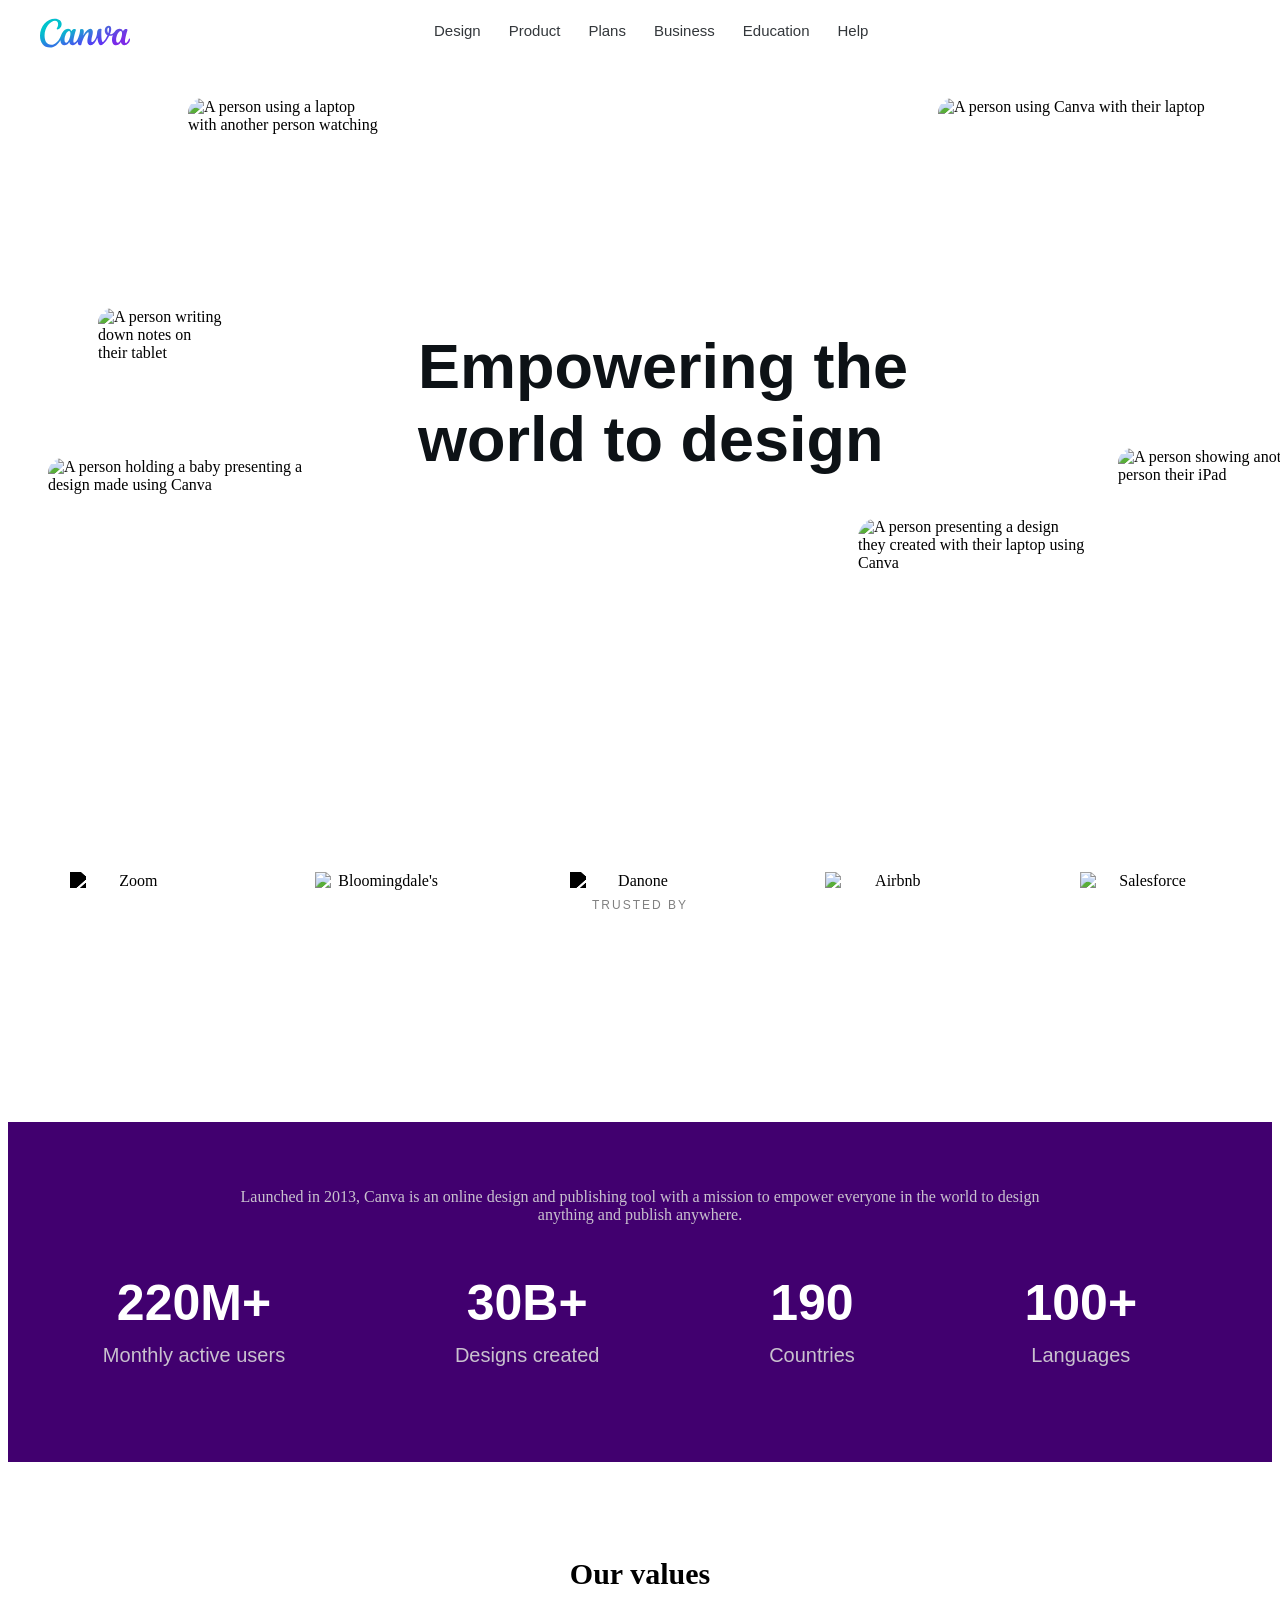
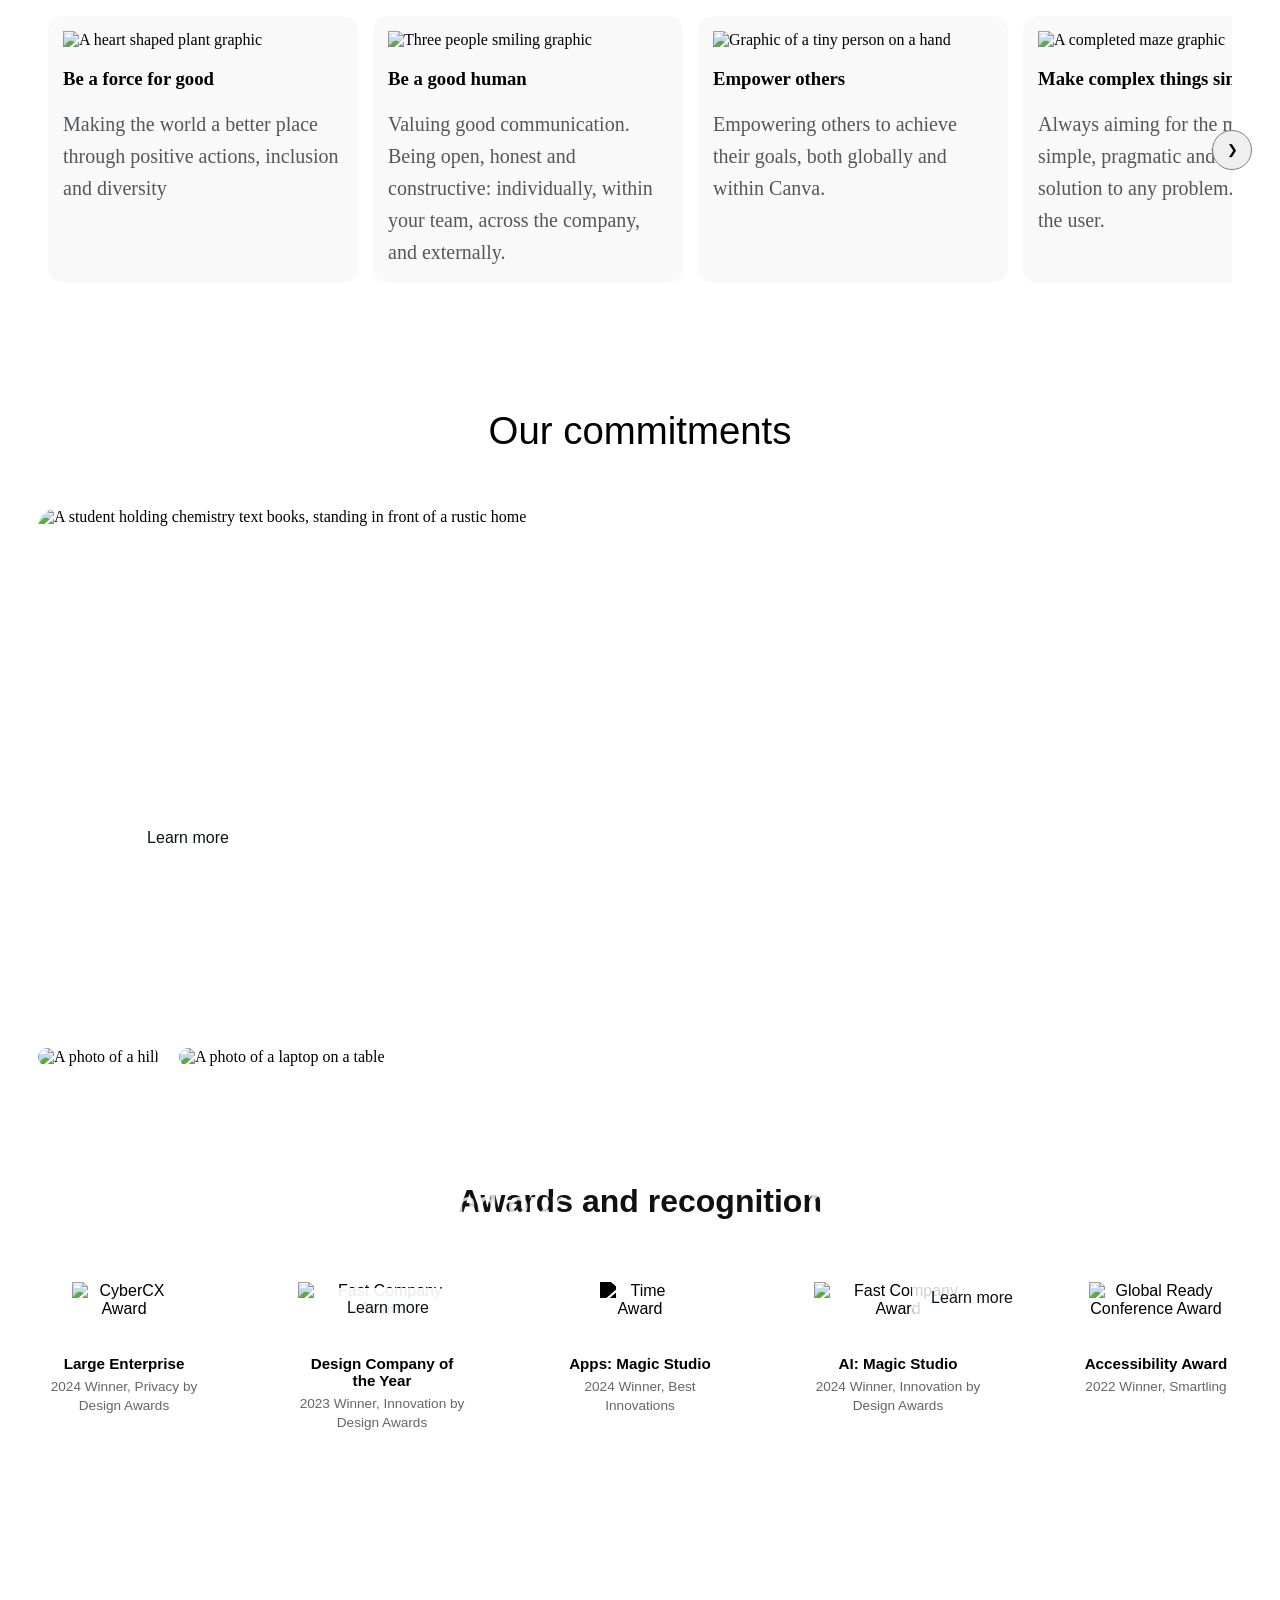
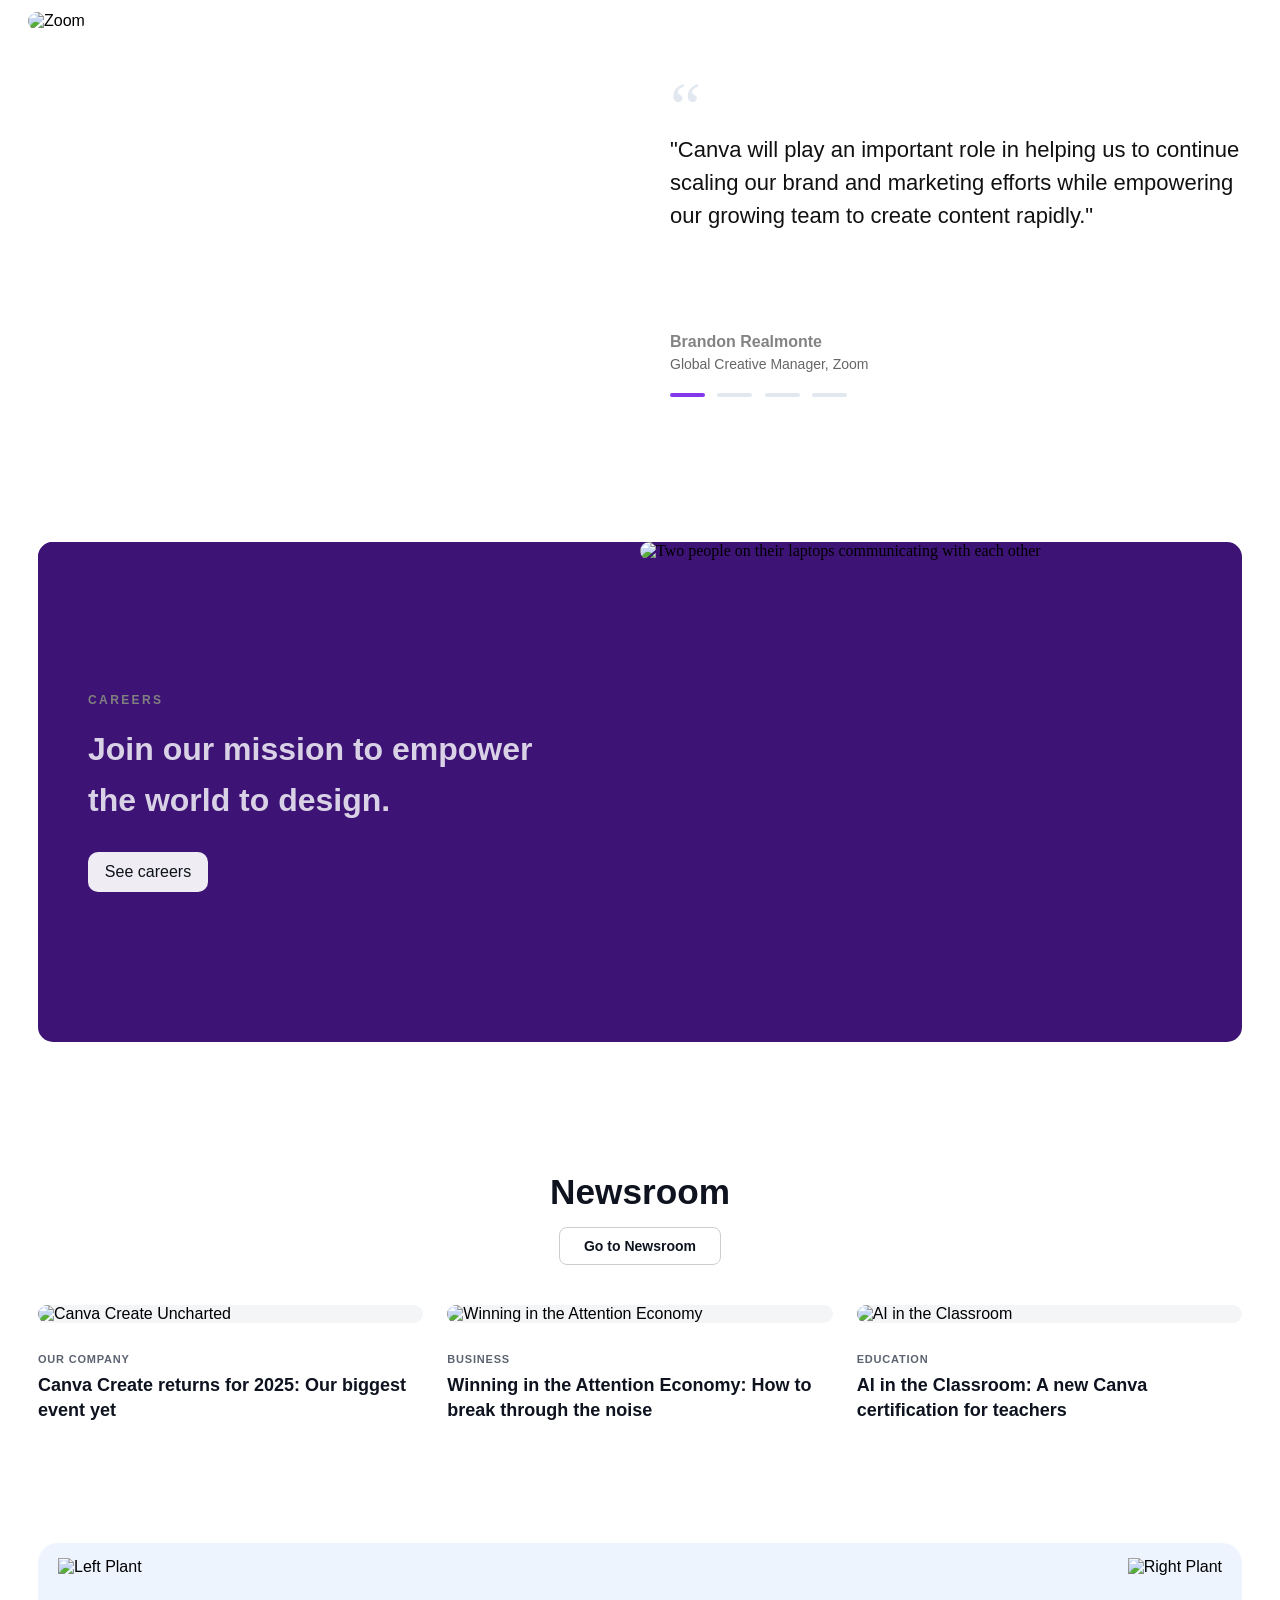
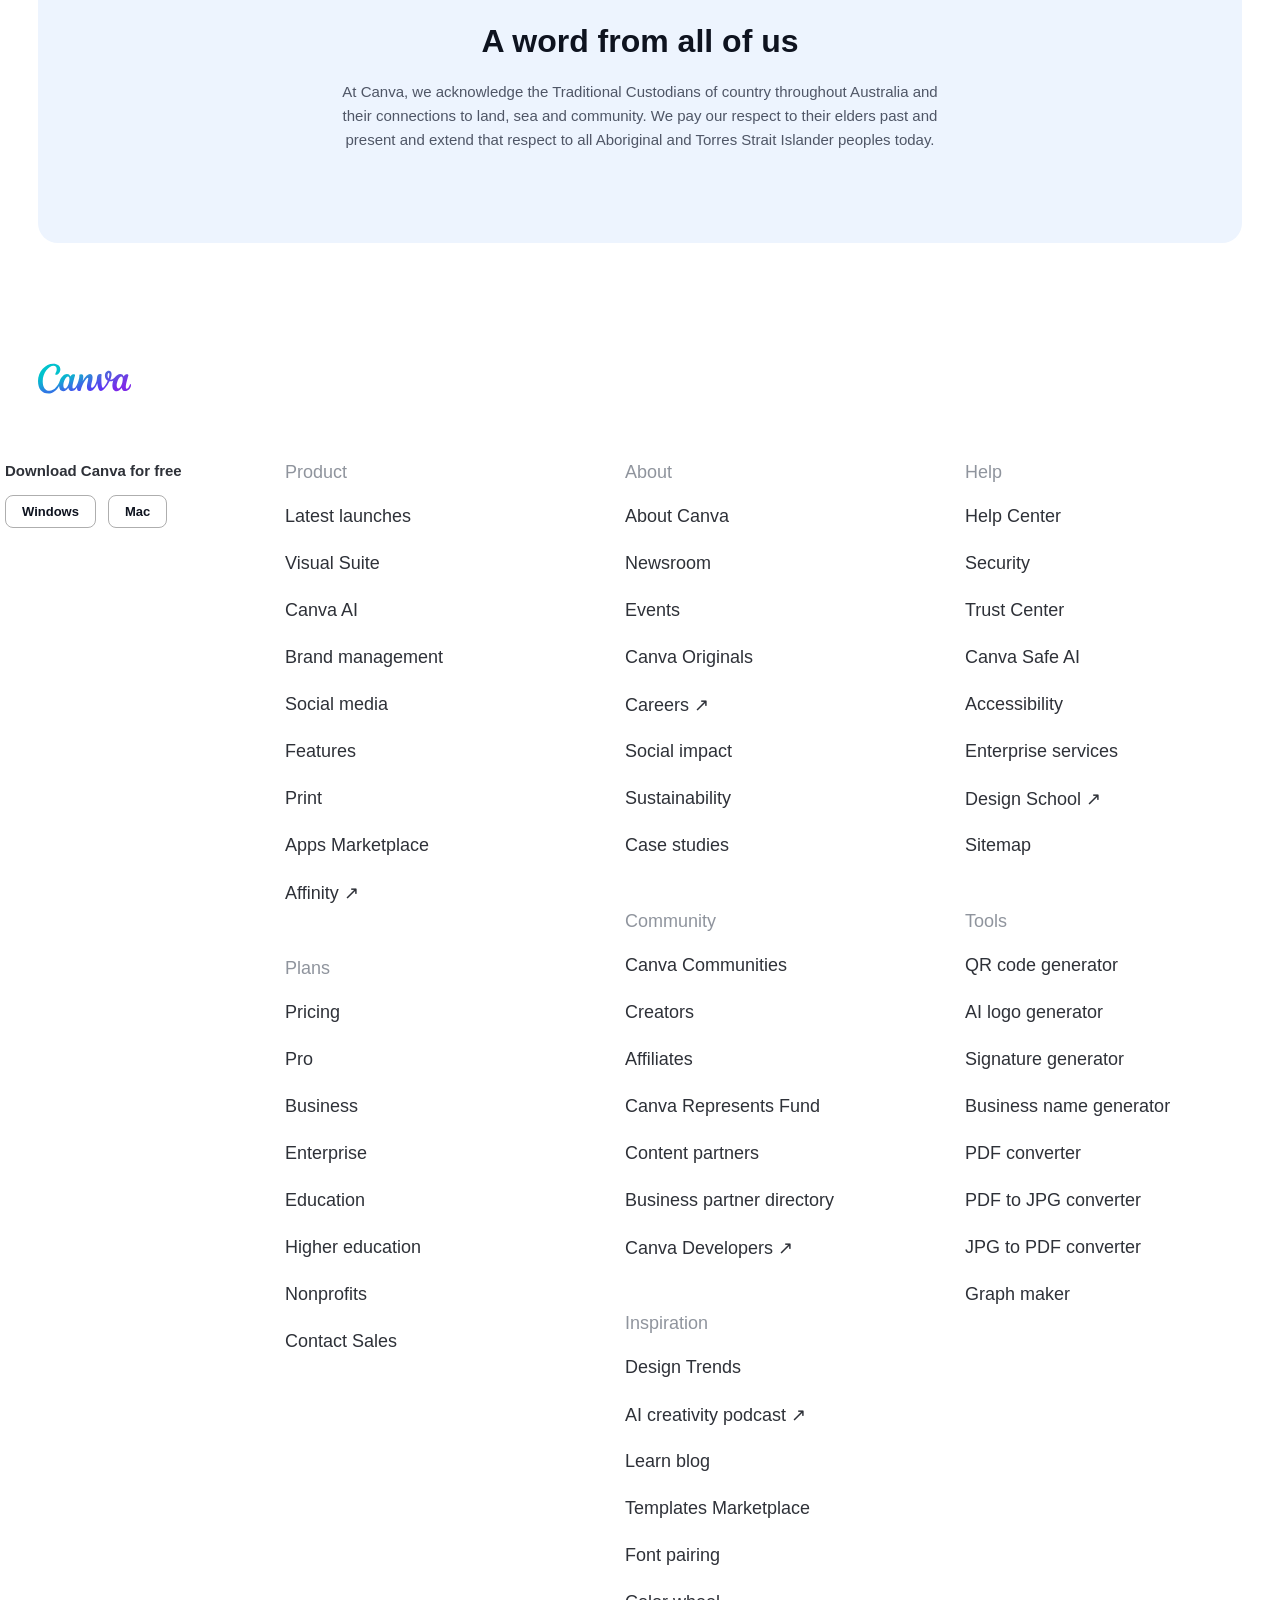
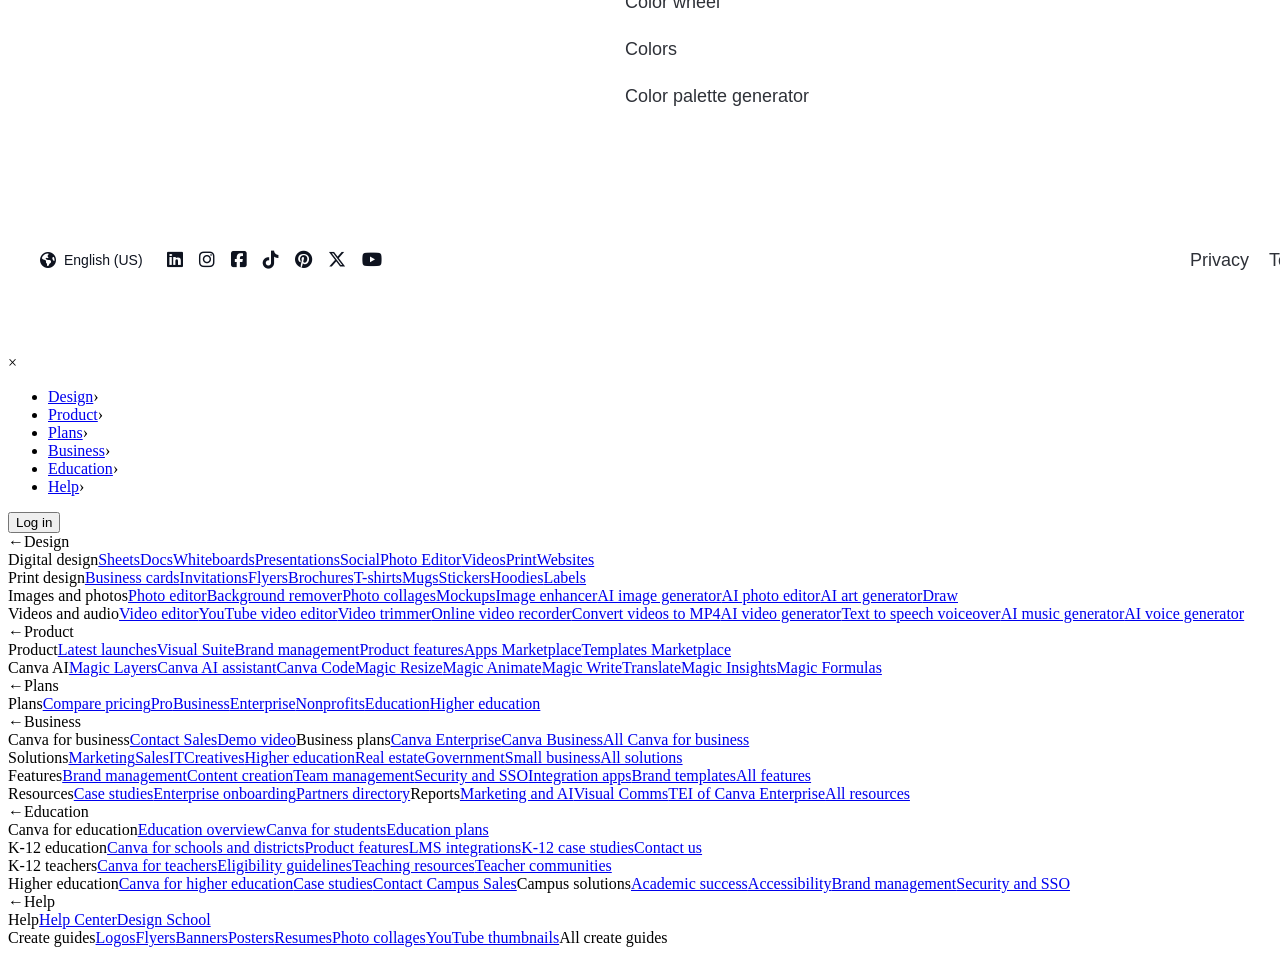
==== baitapcuoikhoa/index.html @ 794a214e "kk" ====
<!doctype html>
<html lang="vi">
  <head>
    <meta charset="UTF-8" />
    <meta name="viewport" content="width=device-width, initial-scale=1.0" />
    <link rel="stylesheet" href="style.css" />
    <link
      rel="stylesheet"
      href="https://cdnjs.cloudflare.com/ajax/libs/font-awesome/6.5.1/css/all.min.css"
    />
    <title>Document</title>
  </head>
  <body>
    <div class="container">
      <div class="navbar">
        <div class="img">
          <img
            alt="Logo"
            role="presentation"
            class="img-1"
            src="data:image/svg+xml;utf8,<svg xmlns='http://www.w3.org/2000/svg' width='90' height='34' viewBox='0 0 80 30' preserveAspectRatio='xMidYMid meet'><defs><radialGradient id='_2002046508__a' cx='0' cy='0' r='1' gradientTransform='matrix(.21 -.67353 .2545 .07935 .512 1.109)'><stop stop-color='%236420FF'/><stop offset='1' stop-color='%236420FF' stop-opacity='0'/></radialGradient><radialGradient id='_2002046508__b' cx='0' cy='0' r='1' gradientTransform='matrix(.584 .16215 -.3771 1.3582 .024 .666)'><stop offset='.25' stop-color='%2300C4CC'/><stop offset='1' stop-color='%2300C4CC' stop-opacity='0'/></radialGradient><radialGradient id='_2002046508__c' cx='0' cy='0' r='1' gradientTransform='matrix(.29425 -.739 .3555 .14155 .427 1)'><stop stop-color='%236420FF'/><stop offset='1' stop-color='%236420FF' stop-opacity='0'/></radialGradient><radialGradient id='_2002046508__d' cx='0' cy='0' r='1' gradientTransform='matrix(.3915 -.59869 .4743 .31016 .028 1)'><stop stop-color='%236420FF'/><stop offset='1' stop-color='%236420FF' stop-opacity='0'/></radialGradient><radialGradient id='_2002046508__e' cx='0' cy='0' r='1' gradientTransform='rotate(34.593 -.1 .2) scale(1.03255 2.80688)'><stop stop-color='%2300C4CC'/><stop offset='1' stop-color='%2300C4CC' stop-opacity='0'/></radialGradient><pattern id='_2002046508__f' width='1' height='1' patternContentUnits='objectBoundingBox'><path fill='%237D2AE7' d='M0 0h1v1H0z'/><path fill='url(%23_2002046508__a)' d='M0 0h1v1H0z'/><path fill='url(%23_2002046508__b)' d='M0 0h1v1H0z'/><path fill='url(%23_2002046508__c)' d='M0 0h1v1H0z'/><path fill='url(%23_2002046508__d)' d='M0 0h1v1H0z'/><path fill='url(%23_2002046508__e)' d='M0 0h1v1H0z'/></pattern></defs><path fill='url(%23_2002046508__f)' d='M79.444 18.096c-.136 0-.26.088-.324.272-.82 2.34-1.928 3.732-2.84 3.732-.524 0-.736-.584-.736-1.5 0-2.292 1.372-7.152 2.064-9.368.08-.268.132-.508.132-.712 0-.644-.352-.96-1.224-.96-.94 0-1.952.368-2.936 2.092-.34-1.52-1.368-2.184-2.804-2.184-1.66 0-3.264 1.068-4.584 2.8-1.32 1.732-2.872 2.3-4.04 2.02.84-2.056 1.152-3.592 1.152-4.732 0-1.788-.884-2.868-2.312-2.868-2.172 0-3.424 2.072-3.424 4.252 0 1.684.764 3.416 2.444 4.256-1.408 3.184-3.464 6.064-4.244 6.064-1.008 0-1.304-4.932-1.248-8.46.036-2.024.204-2.128.204-2.74 0-.352-.228-.592-1.144-.592-2.136 0-2.796 1.808-2.896 3.884a10.233 10.233 0 0 1-.368 2.332c-.892 3.184-2.732 5.6-3.932 5.6-.556 0-.708-.556-.708-1.284 0-2.292 1.284-5.156 1.284-7.6 0-1.796-.788-2.932-2.272-2.932-1.748 0-4.06 2.08-6.248 5.976.72-2.984 1.016-5.872-1.116-5.872A2.886 2.886 0 0 0 36 9.916a.752.752 0 0 0-.432.728c.204 3.176-2.56 11.312-5.18 11.312-.476 0-.708-.516-.708-1.348 0-2.296 1.368-7.144 2.056-9.364.088-.288.136-.536.136-.752 0-.608-.376-.92-1.228-.92-.936 0-1.952.356-2.932 2.08-.344-1.52-1.372-2.184-2.808-2.184-2.356 0-4.988 2.492-6.144 5.74-1.548 4.336-4.668 8.524-8.868 8.524-3.812 0-5.824-3.172-5.824-8.184C4.068 8.312 9.38 2.4 13.32 2.4c1.884 0 2.784 1.2 2.784 3.04 0 2.228-1.244 3.264-1.244 4.112 0 .26.216.516.644.516 1.712 0 3.728-2.012 3.728-4.756S17.004.56 13.064.56C6.552.56 0 7.112 0 15.508c0 6.68 3.296 10.708 8.996 10.708 3.888 0 7.284-3.024 9.116-6.552.208 2.924 1.536 4.452 3.56 4.452 1.8 0 3.256-1.072 4.368-2.956.428 1.972 1.564 2.936 3.04 2.936 1.692 0 3.108-1.072 4.456-3.064-.02 1.564.336 3.036 1.692 3.036.64 0 1.404-.148 1.54-.708 1.428-5.904 4.956-10.724 6.036-10.724.32 0 .408.308.408.672 0 1.604-1.132 4.892-1.132 6.992 0 2.268.964 3.768 2.956 3.768 2.208 0 4.452-2.704 5.948-6.656.468 3.692 1.48 6.672 3.064 6.672 1.944 0 5.396-4.092 7.488-8.424.82.104 2.052.076 3.236-.76-.504 1.276-.8 2.672-.8 4.068 0 4.02 1.92 5.148 3.572 5.148 1.796 0 3.252-1.072 4.368-2.956.368 1.7 1.308 2.932 3.036 2.932 2.704 0 5.052-2.764 5.052-5.032 0-.6-.256-.964-.556-.964zM23.32 21.888c-1.092 0-1.52-1.1-1.52-2.74 0-2.848 1.948-7.604 4.008-7.604.9 0 1.24 1.06 1.24 2.356 0 2.892-1.852 7.988-3.728 7.988zm37.404-8.5c-.652-.776-.888-1.832-.888-2.772 0-1.16.424-2.14.932-2.14s.664.5.664 1.196c0 1.164-.416 2.864-.708 3.716zm8.468 8.5c-1.092 0-1.52-1.264-1.52-2.74 0-2.748 1.948-7.604 4.024-7.604.9 0 1.22 1.052 1.22 2.356 0 2.892-1.82 7.988-3.724 7.988z'/></svg>"
          />
        </div>

        <div class="menu-navbar">
          <div class="dropdown">
            <a href="#">Design</a>
            <div class="menu-dropdown">
              <div class="dropdown-column">
                <a href="#" class="column-title">Digital design</a>
                <a href="#">Sheets</a>
                <a href="#">Docs</a>
                <a href="#">Whiteboards</a>
                <a href="#">Presentations</a>
                <a href="#">Social</a>
                <a href="#">Photo Editor</a>
                <a href="#">Videos</a>
                <a href="#">Print</a>
                <a href="#">Websites</a>
              </div>
              <div class="dropdown-column">
                <a href="#" class="column-title">Print design</a>
                <a href="#">Business cards</a>
                <a href="#">Invitations</a>
                <a href="#">Flyers</a>
                <a href="#">Brochures</a>
                <a href="#">T-shirts</a>
                <a href="#">Mugs</a>
                <a href="#">Stickers</a>
                <a href="#">Hoodies</a>
                <a href="#">Labels</a>
              </div>
              <div class="dropdown-column">
                <a href="#" class="column-title">Images and photos</a>
                <a href="#">Photo editor</a>
                <a href="#">Background remover</a>
                <a href="#">Photo collages</a>
                <a href="#">Mockups</a>
                <a href="#">Image enhancer</a>
                <a href="#">AI image generator</a>
                <a href="#">AI photo editor</a>
                <a href="#">AI art generator</a>
                <a href="#">Draw</a>
              </div>
              <div class="dropdown-column">
                <a href="#" class="column-title">Videos and audio</a>
                <a href="#">Video editor</a>
                <a href="#">YouTube video editor</a>
                <a href="#">Video trimmer</a>
                <a href="#">Online video recorder</a>
                <a href="#">Convert videos to MP4</a>
                <a href="#">AI video generator</a>
                <a href="#">Text to speech voiceover</a>
                <a href="#">AI music generator</a>
                <a href="#">AI voice generator</a>
              </div>
            </div>
          </div>
          <div class="dropdown">
            <a href="#">Product</a>
            <div class="menu-dropdown">
              <div class="dropdown-column">
                <a href="#" class="column-title">Product</a>
                <a href="#">Latest launches</a>
                <a href="#">Visual Suite</a>
                <a href="#">Brand management</a>
                <a href="#">Product features</a>
                <a href="#">Apps Marketplace</a>
                <a href="#">Templates Marketplace</a>
              </div>
              <div class="dropdown-column">
                <a href="#" class="column-title">Canva AI</a>
                <a href="#">Magic Layers</a>
                <a href="#">Canva AI assistant</a>
                <a href="#">Canva Code</a>
                <a href="#">Magic Resize</a>
                <a href="#">Magic Animate</a>
                <a href="#">Magic Write</a>
                <a href="#">Translate</a>
                <a href="#">Magic Insights</a>
                <a href="#">Magic Formulas</a>
              </div>
            </div>
          </div>
          <div class="dropdown">
            <a href="#">Plans</a>
            <div class="menu-dropdown">
              <div class="dropdown-column">
                <a href="#" class="column-title">Plans</a>
                <a href="#">Compare pricing</a>
                <a href="#">Pro</a>
                <a href="#">Business</a>
                <a href="#">Enterprise</a>
                <a href="#">Nonprofits</a>
                <a href="#">Education</a>
                <a href="#">Higher education</a>
              </div>
            </div>
          </div>
          <div class="dropdown">
            <a href="#">Business</a>
            <div class="menu-dropdown">
              <div class="dropdown-column">
                <a href="#" class="column-title">Canva for business</a>
                <a href="#">Contact Sales</a>
                <a href="#">Demo video</a>
                <a href="#" class="column-title">Business plans</a>
                <a href="#">Canva Enterprise</a>
                <a href="#">Canva Business</a>
                <a href="#" class="column-footer">All Canva for business</a>
              </div>
              <div class="dropdown-column">
                <a href="#" class="column-title">Solutions</a>
                <a href="#">Marketing</a>
                <a href="#">Sales</a>
                <a href="#">IT</a>
                <a href="#">Creatives</a>
                <a href="#">Higher education</a>
                <a href="#">Real estate</a>
                <a href="#">Government</a>
                <a href="#">Small business</a>
                <a href="#" class="column-footer">All solutions</a>
              </div>
              <div class="dropdown-column">
                <a href="#" class="column-title">Features</a>
                <a href="#">Brand management</a>
                <a href="#">Content creation</a>
                <a href="#">Team management</a>
                <a href="#">Security and SSO</a>
                <a href="#">Integration apps</a>
                <a href="#">Brand templates</a>
                <a href="#" class="column-footer">All features</a>
              </div>
              <div class="dropdown-column">
                <a href="#" class="column-title">Resources</a>
                <a href="#">Case studies</a>
                <a href="#">Enterprise onboarding</a>
                <a href="#">Partners directory</a>
                <a href="#" class="column-title">Reports</a>
                <a href="#">Marketing and AI</a> <a href="#">Visual Comms</a>
                <a href="#">TEI of Canva Enterprise</a>
                <a href="#" class="column-footer">All resources</a>
              </div>
            </div>
          </div>
          <div class="dropdown">
            <a href="#">Education</a>

            <div class="menu-dropdown">
              <div class="dropdown-column">
                <a href="#" class="column-title">Canva for education</a>
                <a href="#">Education overview</a>
                <a href="#">Canva for students</a>
                <a href="#">Education plans</a>
              </div>
              <div class="dropdown-column">
                <a href="#" class="column-title">K-12 education</a>
                <a href="#">Canva for schools and districts</a>
                <a href="#">Product features</a>
                <a href="#">LMS integrations</a>
                <a href="#">K-12 case studies</a>
                <a href="#">Contact us</a>
              </div>
              <div class="dropdown-column">
                <a href="#" class="column-title">K-12 teachers</a>
                <a href="#">Canva for teachers</a>
                <a href="#">Eligibility guidelines</a>
                <a href="#">Teaching resources</a>
                <a href="#">Teacher communities</a>
              </div>
              <div class="dropdown-column">
                <a href="#" class="column-title">Higher education</a>
                <a href="#">Canva for higher education</a>
                <a href="#">Case studies</a>
                <a href="#">Contact Campus Sales</a>
                <a href="#" class="column-title">Campus solutions</a>
                <a href="#">Academic success</a>
                <a href="#">Accessibility</a>
                <a href="#">Brand management</a>
                <a href="#">Security and SSO</a>
              </div>
            </div>
          </div>
          <div class="dropdown">
            <a href="#">Help</a>
            <div class="menu-dropdown">
              <div class="dropdown-column">
                <a href="#" class="column-title">Help</a>
                <a href="#">Help Center</a>
                <a href="#">Design School</a>
              </div>
              <div class="dropdown-column">
                <a href="#" class="column-title">Create guides</a>
                <a href="#">Logos</a>
                <a href="#">Flyers</a>
                <a href="#">Banners</a>
                <a href="#">Posters</a>
                <a href="#">Resumes</a>
                <a href="#">Photo collages</a>
                <a href="#">YouTube thumbnails</a>
                <a href="#" class="column-title">All create guides</a>
              </div>
            </div>
          </div>
        </div>

        <div class="button">
          <button class="dangky">Sign up</button>
          <button class="dangnhap">Log in</button>
        </div>
      </div>
      <div class="hero">
        <div class="hero-left">
          <img
            src="https://content-management-files.canva.com/bef55557-7453-4f55-a5a0-33babb9d53d9/image-1.png"
            alt="A person using a laptop with another person watching"
            height="190"
            width="198"
            loading="eager"
            class="image-1"
            style="object-fit: cover; object-position: center center"
          />
          <img
            src="https://content-management-files.canva.com/c5bbe1e7-3a7c-4433-bed5-ffc8f7de472e/image-2.png"
            alt="A person writing down notes on their tablet"
            height="131"
            width="124"
            loading="eager"
            class="image-2"
            style="object-fit: cover; object-position: center center"
          />
          <img
            src="https://content-management-files.canva.com/f7993c36-83fc-415f-99db-9b98c3dff4ed/image-3.png"
            alt="A person holding a baby presenting a design made using Canva"
            height="286"
            width="272"
            loading="eager"
            class="image-3"
            style="object-fit: cover; object-position: center center"
          />
        </div>
        <div class="hero-center">
          <h2>Empowering the world to design</h2>
        </div>
        <div class="hero-right">
          <img
            src="https://content-management-files.canva.com/620f037e-46e5-430c-8575-f4c8e0662aeb/image-4.png"
            alt="A person using Canva with their laptop"
            height="330"
            width="300"
            loading="eager"
            class="image-4"
            style="object-fit: cover; object-position: center center"
          />
          <img
            src="https://content-management-files.canva.com/d78b8527-96ff-44b2-8c97-16ebd7ef8e52/image-5.png"
            alt="A person showing another person their iPad"
            height="183"
            width="198"
            loading="eager"
            class="image-5"
            style="object-fit: cover; object-position: center center"
          />

          <img
            src="https://content-management-files.canva.com/9d307b68-c01a-4ec8-b613-d6a1f0677552/image-6.png"
            alt="A person presenting a design they created with their laptop using Canva"
            height="224"
            width="230"
            loading="eager"
            class="image-6"
            style="object-fit: cover; object-position: center center"
          />
        </div>
      </div>
      <div class="stats">
        <div class="stats-first">TRUSTED BY</div>
        <div class="icon">
          <img
            src="https://static-cse.canva.com/_next/static/media/zoom-20220313.file.063825cf.png"
            alt="Zoom"
            height="280"
            width="120"
            loading="lazy"
            class="vNkAEH9 K4Eyfzx E83deBw"
            style="
              object-fit: contain;
              object-position: center center;
              filter: brightness(0);
            "
          />
          <img
            src="https://static-cse.canva.com/_next/static/media/bloomingdales.file.b2ebbaed.png"
            alt="Bloomingdale's"
            loading="lazy"
            height="280"
            width="130"
            class="vNkAEH9 K4Eyfzx E83deBw"
            style="object-fit: contain; object-position: center center"
          />
          <img
            src="https://static-cse.canva.com/_next/static/media/danone.file.4a3aa354.png"
            alt="Danone"
            loading="lazy"
            height="280"
            width="130"
            class="vNkAEH9 make-black"
            style="object-fit: contain; object-position: center center"
          />
          <img
            src="https://static-cse.canva.com/_next/static/media/airbnb.file.902d573d.png"
            alt="Airbnb"
            loading="lazy"
            height="280"
            width="130"
            class="vNkAEH9 K4Eyfzx E83deBw"
            style="object-fit: contain; object-position: center center"
          />
          <img
            src="https://static-cse.canva.com/_next/static/media/salesforce.file.a3641534.svg"
            alt="Salesforce"
            loading="lazy"
            height="280"
            width="130"
            class="music"
            style="object-fit: contain; object-position: center center"
          />
        </div>
      </div>
      <div class="report">
        <div class="report-first">
          <p>
            Launched in 2013, Canva is an online design and publishing tool with
            a mission to empower everyone in the world to design anything and
            publish anywhere.
          </p>
        </div>
        <div class="report-second">
          <div class="item">
            <h3>220M+</h3>
            <p>Monthly active users</p>
          </div>
          <div class="item">
            <h3>30B+</h3>
            <p>Designs created</p>
          </div>
          <div class="item">
            <h3>190</h3>
            <p>Countries</p>
          </div>
          <div class="item">
            <h3>100+</h3>
            <p>Languages</p>
          </div>
        </div>
      </div>
      <div class="section">
        <h2>Our values</h2>
        <div class="section-slider">
          <button class="section-prev">&#10094;</button>
          <div class="section-viewport">
            <div class="section-img">
              <div class="section-img-item">
                <img
                  src="https://content-management-files.canva.com/77a7e4fe-3a6e-4a25-a0ab-2fb3d01dd412/1-Beforceforgood.png"
                  alt="A heart shaped plant graphic"
                  height="310"
                  width="275"
                  loading="lazy"
                  class="image-7"
                  style="object-fit: cover; object-position: center center"
                />
                <h3>Be a force for good</h3>
                <p>
                  Making the world a better place through positive actions,
                  inclusion and diversity
                </p>
              </div>
              <div class="section-img-item">
                <img
                  src="https://content-management-files.canva.com/5d651d0c-0115-4ba6-80d5-9315ac163f6d/2-Begoodhuman.png"
                  alt="Three people smiling graphic"
                  height="310"
                  width="275"
                  loading="lazy"
                  class="image-7"
                  style="object-fit: cover; object-position: center center"
                />
                <h3>Be a good human</h3>
                <p>
                  Valuing good communication. Being open, honest and
                  constructive: individually, within your team, across the
                  company, and externally.
                </p>
              </div>
              <div class="section-img-item">
                <img
                  src="https://content-management-files.canva.com/e61264bc-50ae-43ba-973f-51b75a690b5f/3-Empowerothers.png"
                  alt="Graphic of a tiny person on a hand"
                  height="310"
                  width="275"
                  loading="lazy"
                  class="image-7"
                  style="object-fit: cover; object-position: center center"
                />
                <h3>Empower others</h3>
                <p>
                  Empowering others to achieve their goals, both globally and
                  within Canva.
                </p>
              </div>
              <div class="section-img-item">
                <img
                  src="https://content-management-files.canva.com/95deaa1e-b0c0-471b-a748-e64868be988b/4-Complexthingssimple.png"
                  alt="A completed maze graphic"
                  height="310"
                  width="275"
                  loading="lazy"
                  class="image-7"
                  style="object-fit: cover; object-position: center center"
                />
                <h3>Make complex things simple</h3>
                <p>
                  Always aiming for the most simple, pragmatic and effective
                  solution to any problem. Think of the user.
                </p>
              </div>
              <div class="section-img-item">
                <img
                  src="https://content-management-files.canva.com/e4431cd8-4645-4a27-b397-0c85e26fccd8/5-Pursueexcellence.png"
                  alt="A trophy graphic"
                  height="310"
                  width="275"
                  loading="lazy"
                  class="image-7"
                  style="object-fit: cover; object-position: center center"
                />
                <h3>Pursue excellence</h3>
                <p>
                  Maintain a high bar for ourselves and the people we work with.
                  Continuous growth and development. Lead by example.
                </p>
              </div>
              <div class="section-img-item">
                <img
                  src="https://content-management-files.canva.com/91987682-c041-4237-8bdd-e9fd7d42a0be/6-Crazybiggoals.png"
                  alt="A person in a space suit planting down a flag graphic"
                  height="310"
                  width="275"
                  loading="lazy"
                  class="image-7"
                  style="object-fit: cover; object-position: center center"
                />
                <h3>Set crazy big goals and make them happen</h3>
                <p>
                  Set ambitious goals, prioritise, hustle to execute and
                  celebrate success!
                </p>
              </div>
            </div>
          </div>
          <button class="section-next">&#10095;</button>
        </div>
      </div>
      <div class="commitments">
        <div class="commitments-first">
          <h2>Our commitments</h2>
        </div>
        <div class="commitments-second">
          <img
            alt="A student holding chemistry text books, standing in front of a rustic home"
            loading="lazy"
            class="image-8"
            src="https://content-management-files.canva.com/ac80d8c5-f7c7-4111-9bab-bbdb090559a7/About_StepTwo-Desktop.jpg"
            style="object-fit: cover; object-position: center center"
          />
          <p>CANVA STEP TWO</p>
          <h3>Doing the most good we can with our Two-Step Plan.</h3>
          <a href="#">Learn more</a>
        </div>
        <div class="commitments-third">
          <div class="commitments-third-item1">
            <img
              alt="A photo of a hill"
              height="625"
              width="625"
              loading="lazy"
              class="vNkAEH9 K4Eyfzx E83deBw"
              src="https://content-management-files.canva.com/61bb06dc-76a5-4f72-b20e-83d28dedbea7/Sustainability.png"
              style="object-fit: cover; object-position: center center"
            />
            <p>SUSTAINABILITY AT CANVA</p>
            <h3>It’s our world, and our <span>responsibility.</span></h3>
            <a href="#">Learn more</a>
          </div>
          <div class="commitments-third-item2">
            <img
              alt="A photo of a laptop on a table"
              height="625"
              width="625"
              loading="lazy"
              class="vNkAEH9 K4Eyfzx E83deBw"
              src="https://content-management-files.canva.com/cc83142e-7869-4564-bfd7-e76d077c09a8/Trust.png"
              style="object-fit: cover; object-position: center center"
            />
            <p>TRUST CENTER</p>
            <h3>
              Creating a safe and trusted <span>place for creativity.</span>
            </h3>
            <a href="#">Learn more</a>
          </div>
        </div>
      </div>
      <div class="awards">
        <div class="awards-first">
          <h2>Awards and recognition</h2>
        </div>

        <div class="awards-second">
          <div class="awards-second-item">
            <div class="img-container">
              <img
                src="https://static-cse.canva.com/_next/static/media/cybercx.7d1a2911.png"
                alt="CyberCX Award"
                loading="lazy"
                class="award-img"
              />
            </div>
            <p class="award-title">Large Enterprise</p>
            <p class="award-desc">2024 Winner, Privacy by Design Awards</p>
          </div>

          <div class="awards-second-item">
            <div class="img-container">
              <img
                src="https://static-cse.canva.com/_next/static/media/fastcompany.4662bef7.png"
                alt="Fast Company Award"
                loading="lazy"
                class="award-img1"
              />
            </div>
            <p class="award-title">Design Company of the Year</p>
            <p class="award-desc">2023 Winner, Innovation by Design Awards</p>
          </div>

          <div class="awards-second-item">
            <div class="img-container">
              <img
                src="https://static-cse.canva.com/_next/static/media/time.68263d1f.png"
                alt="Time Award"
                loading="lazy"
                class="award-img make-black"
              />
            </div>
            <p class="award-title">Apps: Magic Studio</p>
            <p class="award-desc">2024 Winner, Best Innovations</p>
          </div>

          <div class="awards-second-item">
            <div class="img-container">
              <img
                src="https://static-cse.canva.com/_next/static/media/fastcompany.4662bef7.png"
                alt="Fast Company Award"
                loading="lazy"
                class="award-img1"
              />
            </div>
            <p class="award-title">AI: Magic Studio</p>
            <p class="award-desc">2024 Winner, Innovation by Design Awards</p>
          </div>

          <div class="awards-second-item">
            <div class="img-container">
              <img
                src="https://static-cse.canva.com/_next/static/media/global_ready.d7ab9cf9.png"
                alt="Global Ready Conference Award"
                loading="lazy"
                class="award-img"
              />
            </div>
            <p class="award-title">Accessibility Award</p>
            <p class="award-desc">2022 Winner, Smartling</p>
          </div>
        </div>
      </div>
      <div class="testimonial">
        <div class="testimonial-container">
          <div class="testimonial-first">
            <div class="testimonial-first-img active">
              <img
                src="https://content-management-files.canva.com/b021c408-aba3-4c6c-b891-80ee95c4adfa/zoom-img.png"
                alt="Zoom"
              />
            </div>
            <div class="testimonial-first-img">
              <img
                src="https://content-management-files.canva.com/caa4b847-faed-453b-aa39-f0381b80f2f5/amnesy.png"
                alt="Amnesty"
              />
            </div>
            <div class="testimonial-first-img">
              <img
                src="https://content-management-files.canva.com/fcb4145c-c67e-4ba0-b4fb-577d8d685257/GeorgeLee.png"
                alt="George Lee"
              />
            </div>
            <div class="testimonial-first-img">
              <img
                src="https://content-management-files.canva.com/a425dce9-3eef-4dc6-99d4-41aaeac48ca9/up.png"
                alt="Upworthy"
              />
            </div>
          </div>

          <div class="testimonial-second">
            <div class="testimonial-second-quote">“</div>

            <div class="testimonial-second-box">
              <div class="testimonial-second-item active">
                <p class="text-main">
                  "Canva will play an important role in helping us to continue
                  scaling our brand and marketing efforts while empowering our
                  growing team to create content rapidly."
                </p>
                <div class="text-container">
                  <p class="text-author">Brandon Realmonte</p>
                  <p class="text-role">Global Creative Manager, Zoom</p>
                </div>
              </div>

              <div class="testimonial-second-item">
                <p class="text-main">
                  "We have to act fast. Graphic content often needs to be turned
                  around in just minutes – so the templates available through
                  Canva Pro are great for that."
                </p>
                <p class="text-author">Jessie Mawson</p>
                <p class="text-role">
                  Social Media Specialist, Amnesty International Australia
                </p>
              </div>

              <div class="testimonial-second-item">
                <p class="text-main">
                  "With Canva Education, the amazing thing – not just for the
                  students but for me – is that I get to see their creative
                  minds in progress."
                </p>
                <p class="text-author">George Lee</p>
                <p class="text-role">
                  CAST Academy Coordinator, Balboa High School
                </p>
              </div>

              <div class="testimonial-second-item">
                <p class="text-main">
                  “We can put our visual content together very easily and
                  consistently, and we can edit graphics across the entire team,
                  which is a huge advantage.”
                </p>
                <p class="text-author">Megan Kelley</p>
                <p class="text-role">Upworthy writer</p>
              </div>
            </div>

            <div class="testimonial-second-nav">
              <button class="testimonial-button active"></button>
              <button class="testimonial-button"></button>
              <button class="testimonial-button"></button>
              <button class="testimonial-button"></button>
            </div>
          </div>
        </div>
      </div>
      <div class="careers">
        <div class="careers-container">
          <div class="careers-first">
            <p>CAREERS</p>
            <h3>Join our mission to empower the world to design.</h3>
            <a href="#">See careers</a>
          </div>
          <div class="careers-second">
            <img
              src="https://content-management-files.canva.com/886cb51a-01a7-43f2-ad7a-d9a7148074c4/careers-img.png"
              alt="Two people on their laptops communicating with each other"
              height="500"
              width="100%"
              loading="lazy"
              class="vNkAEH9 K4Eyfzx E83deBw"
              style="object-fit: cover; object-position: center center"
            />
          </div>
        </div>
      </div>
      <div class="newsroom">
        <div class="newsroom-first">
          <h2>Newsroom</h2>
          <a href="#" class="newsroom-btn">Go to Newsroom</a>
        </div>

        <div class="newsroom-second">
          <div class="newsroom-item">
            <div class="newsroom-item-img">
              <img
                src="https://content-management-files.canva.com/59d7223f-51b8-4dd9-b1f3-83260e7c67b9/CARC25001_Newsroom_Wave2_1920x1080.png"
                alt="Canva Create Uncharted"
              />
            </div>
            <p class="newsroom-item-category">OUR COMPANY</p>
            <h3 class="newsroom-item-title">
              Canva Create returns for 2025: Our biggest event yet
            </h3>
          </div>

          <div class="newsroom-item">
            <div class="newsroom-item-img">
              <img
                src="https://content-management-files.canva.com/91a5f9d2-e4c5-4ef6-a833-5f7e79ab811a/Attention_economy_webinar_thumbnail.png"
                alt="Winning in the Attention Economy"
              />
            </div>
            <p class="newsroom-item-category">BUSINESS</p>
            <h3 class="newsroom-item-title">
              Winning in the Attention Economy: How to break through the noise
            </h3>
          </div>

          <div class="newsroom-item">
            <div class="newsroom-item-img">
              <img
                src="https://content-management-files.canva.com/03fe22ef-105a-4d1a-9b33-5bc9ee6406e7/587133a9-394e-44d5-9cdd-b7f810069df4.jpg"
                alt="AI in the Classroom"
                class="math"
              />
            </div>
            <p class="newsroom-item-category">EDUCATION</p>
            <h3 class="newsroom-item-title">
              AI in the Classroom: A new Canva certification for teachers
            </h3>
          </div>
        </div>
      </div>
      <div class="word-us">
        <div class="word-us-first">
          <h2>A word from all of us</h2>
          <p>
            At Canva, we acknowledge the Traditional Custodians of country
            throughout Australia and their connections to land, sea and
            community. We pay our respect to their elders past and present and
            extend that respect to all Aboriginal and Torres Strait Islander
            peoples today.
          </p>
        </div>

        <div class="word-us-second">
          <img
            src="https://content-management-files.canva.com/0c4760c8-c8be-4007-a2de-0a8242f36171/Illustration1.png"
            alt="Left Plant"
            class="flower-left"
          />

          <img
            src="https://content-management-files.canva.com/6aa5f48a-3780-45b1-b5ae-d9a4dc936ac9/Illustration2.png"
            alt="Right Plant"
            class="flower-right"
          />
        </div>
      </div>
      <div class="canva">
        <img
          alt=""
          role="presentation"
          src="[data-uri]"
        />
      </div>
      <div class="download">
        <div class="download-container">
          <div class="download-first">
            <h3 class="download-title-main">Download Canva for free</h3>
            <div class="download-btn-group">
              <a href="#" class="download-btn-os">Windows</a>
              <a href="#" class="download-btn-os">Mac</a>
            </div>
          </div>
          <div class="download-second">
            <div class="download-column">
              <h4 class="download-title">Product</h4>
              <ul>
                <li><a href="#">Latest launches</a></li>
                <li><a href="#">Visual Suite</a></li>
                <li><a href="#">Canva AI</a></li>
                <li><a href="#">Brand management</a></li>
                <li><a href="#">Social media</a></li>
                <li><a href="#">Features</a></li>
                <li><a href="#">Print</a></li>
                <li><a href="#">Apps Marketplace</a></li>
                <li><a href="#">Affinity ↗</a></li>
              </ul>

              <h4 class="download-title" style="margin-top: 48px">Plans</h4>
              <ul>
                <li><a href="#">Pricing</a></li>
                <li><a href="#">Pro</a></li>
                <li><a href="#">Business</a></li>
                <li><a href="#">Enterprise</a></li>
                <li><a href="#">Education</a></li>
                <li><a href="#">Higher education</a></li>
                <li><a href="#">Nonprofits</a></li>
                <li><a href="#">Contact Sales</a></li>
              </ul>
            </div>

            <div class="download-column">
              <h4 class="download-title">About</h4>
              <ul>
                <li><a href="#">About Canva</a></li>
                <li><a href="#">Newsroom</a></li>
                <li><a href="#">Events</a></li>
                <li><a href="#">Canva Originals</a></li>
                <li><a href="#">Careers ↗</a></li>
                <li><a href="#">Social impact</a></li>
                <li><a href="#">Sustainability</a></li>
                <li><a href="#">Case studies</a></li>
              </ul>

              <h4 class="download-title" style="margin-top: 48px">Community</h4>
              <ul>
                <li><a href="#">Canva Communities</a></li>
                <li><a href="#">Creators</a></li>
                <li><a href="#">Affiliates</a></li>
                <li><a href="#">Canva Represents Fund</a></li>
                <li><a href="#">Content partners</a></li>
                <li><a href="#">Business partner directory</a></li>
                <li><a href="#">Canva Developers ↗</a></li>
              </ul>

              <h4 class="download-title" style="margin-top: 48px">
                Inspiration
              </h4>
              <ul>
                <li><a href="#">Design Trends</a></li>
                <li><a href="#">AI creativity podcast ↗</a></li>
                <li><a href="#">Learn blog</a></li>
                <li><a href="#">Templates Marketplace</a></li>
                <li><a href="#">Font pairing</a></li>
                <li><a href="#">Color wheel</a></li>
                <li><a href="#">Colors</a></li>
                <li><a href="#">Color palette generator</a></li>
              </ul>
            </div>
            <div class="download-column">
              <h4 class="download-title">Help</h4>
              <ul>
                <li><a href="#">Help Center</a></li>
                <li><a href="#">Security</a></li>
                <li><a href="#">Trust Center</a></li>
                <li><a href="#">Canva Safe AI</a></li>
                <li><a href="#">Accessibility</a></li>
                <li><a href="#">Enterprise services</a></li>
                <li><a href="#">Design School ↗</a></li>
                <li><a href="#">Sitemap</a></li>
              </ul>

              <h4 class="download-title" style="margin-top: 48px">Tools</h4>
              <ul>
                <li><a href="#">QR code generator</a></li>
                <li><a href="#">AI logo generator</a></li>
                <li><a href="#">Signature generator</a></li>
                <li><a href="#">Business name generator</a></li>
                <li><a href="#">PDF converter</a></li>
                <li><a href="#">PDF to JPG converter</a></li>
                <li><a href="#">JPG to PDF converter</a></li>
                <li><a href="#">Graph maker</a></li>
              </ul>
            </div>
          </div>
        </div>
      </div>
      <div class="logo">
        <div class="logo-first">
          <path
            fill-rule="evenodd"
            clip-rule="evenodd"
            d="M2 12c0 5.523 4.477 10 10 10s10-4.477 10-10c0-1.288-.244-2.52-.687-3.65v-.1h-.04A10.003 10.003 0 0 0 12 2C6.477 2 2 6.477 2 12Zm12.653-8.078A8.526 8.526 0 0 1 19.63 8.25h-3.457c-.317-1.74-.848-3.236-1.52-4.328ZM20.2 9.75h-3.813c.075.723.114 1.476.114 2.25s-.04 1.527-.114 2.25h3.813A8.51 8.51 0 0 0 20.5 12a8.51 8.51 0 0 0-.301-2.25Zm-.569 6h-3.457c-.317 1.74-.848 3.236-1.52 4.328a8.526 8.526 0 0 0 4.977-4.328Zm-4.755-1.5a20.109 20.109 0 0 0 0-4.5h-5.75a20.116 20.116 0 0 0 0 4.5h5.75Zm-5.519 1.5h5.288C14.08 18.593 12.953 20.5 12 20.5c-.953 0-2.081-1.907-2.644-4.75Zm-1.529 0c.317 1.74.848 3.236 1.52 4.328A8.526 8.526 0 0 1 4.37 15.75h3.457Zm-.213-1.5H3.801A8.51 8.51 0 0 1 3.5 12c0-.779.105-1.533.301-2.25h3.813A21.9 21.9 0 0 0 7.5 12c0 .774.04 1.527.114 2.25ZM12 3.5c.953 0 2.081 1.907 2.644 4.75H9.356C9.92 5.407 11.047 3.5 12 3.5ZM4.37 8.25h3.457c.317-1.74.848-3.236 1.52-4.328A8.525 8.525 0 0 0 4.37 8.25Z"
            fill="currentColor"
          ></path>
        </div>
      </div>
      <div class="logo">
        <div class="logo-container">
          <div class="logo-first">
            <div class="logo-lang">
              <i class="fa-solid fa-earth-americas"></i>
              <span>English (US)</span>
            </div>

            <div class="logo-socials">
              <a href="#" aria-label="LinkedIn"
                ><i class="fa-brands fa-linkedin"></i
              ></a>
              <a href="#" aria-label="Instagram"
                ><i class="fa-brands fa-instagram"></i
              ></a>
              <a href="#" aria-label="Facebook"
                ><i class="fa-brands fa-square-facebook"></i
              ></a>
              <a href="#" aria-label="TikTok"
                ><i class="fa-brands fa-tiktok"></i
              ></a>
              <a href="#" aria-label="Pinterest"
                ><i class="fa-brands fa-pinterest"></i
              ></a>
              <a href="#" aria-label="X (Twitter)"
                ><i class="fa-brands fa-x-twitter"></i
              ></a>
              <a href="#" aria-label="YouTube"
                ><i class="fa-brands fa-youtube"></i
              ></a>
            </div>
          </div>

          <div class="logo-second">
            <a href="#" class="logo-link">Privacy</a>
            <a href="#" class="logo-link">Terms</a>
            <span class="logo-copyright">© 2026 All Rights Reserved</span>
          </div>
        </div>
      </div>
    </div>
    <script src="main.js"></script>
  </body>
</html>
---- baitapcuoikhoa/style.css ----
.container {
  display: flex;
  flex-direction: column;
  justify-content: space-between;
  gap: 20px;
}
.menu-navbar {
  display: flex;
  gap: 20px;
  position: relative;
}
.navbar {
  display: flex;
  position: fixed;
  top: 0;
  left: 0;
  width: 100%;
  box-sizing: border-box;
  background-color: #ffffff;
  padding: 18px 40px;
  gap: 300px;
  z-index: 10000;
  transition: transform 0.3s ease;
}
.navbar-hidden {
  transform: translateY(-100%);
}
.dropdown {
  display: flex;
  gap: 15px;
  position: relative;
  z-index: 9999;
}
.dropdown a {
  text-decoration: none;
  color: #0d1216d7;
  font-family:
    Inter,
    -apple-system,
    BlinkMacSystemFont,
    "Segoe UI",
    Roboto,
    Helvetica,
    Arial,
    sans-serif;
  font-size: 15px;
  font-weight: 500;
  padding: 4px 4px;
}
.dropdown-column {
  display: flex;
  flex-direction: column;
  gap: 16px;
  white-space: nowrap;
  margin-left: 0px;
  min-width: 200px;
  padding: 15px 10px;
  border-right: 1px solid rgba(128, 128, 128, 0.125);
}
.dropdown-column:last-child {
  border-right: none;
}

.menu-dropdown {
  position: absolute;
  display: flex;
  visibility: hidden;
  overflow: visible;
  border: none;
  border-radius: 16px;
  gap: 0px;
  top: 50px;
  left: 70px;
  transition:
    opacity 0.5s ease,
    transform 0.5s ease,
    box-shadow 0.5s ease;
  transform: translateX(-50%);
  z-index: 9999;
}

.dropdown:hover .menu-dropdown {
  visibility: visible;
  background-color: white;
  padding: 5px;
  border-radius: 16px;
  box-shadow:
    0 0 0 2px #ffffff,
    0 0 0 3px rgba(64, 87, 109, 0.14),
    0 8px 24px rgba(64, 87, 109, 0.16);
}

.dropdown a:hover {
  background-color: rgba(137, 43, 226, 0.169);
  border-radius: 8px;
  transition: 0.5s ease;
}

.column-title {
  white-space: nowrap;
}
.dropdown-column .column-title {
  color: rgba(128, 128, 128, 0.728);
}
.button {
  display: flex;
  gap: 8px;
}

.dangky {
  color: #0d1216;
  font-size: 14px;
  font-family:
    Inter,
    -apple-system,
    BlinkMacSystemFont,
    "Segoe UI",
    Roboto,
    Helvetica,
    Arial,
    sans-serif;
  border: 1px solid gray;
  border-radius: 4px;
  background-color: rgba(13, 18, 22, 0);
  border: 1px solid rgba(64, 87, 109, 0.16);
  border-radius: 8px;
  padding: 8px;
  display: inline-flex;
  align-items: center;
  justify-content: center;
  height: 35px;
  white-space: normal;
  box-sizing: border-box;
  font-weight: 500;
}
.dangky:hover {
  background-color: rgba(128, 128, 128, 0.356);
}
.dangnhap {
  color: white;
  font-weight: 500;
  box-sizing: border-box;
  background-color: rgba(0, 0, 255, 0.605);
  border-radius: 8px;
  font-family:
    Canva Sans,
    Noto Sans Variable,
    Noto Sans,
    -apple-system,
    BlinkMacSystemFont,
    Segoe UI,
    Helvetica,
    Arial,
    sans-serif;
  padding: 8px;
  height: 35px;
  white-space: normal;
  display: inline-flex;
  justify-content: center;
  align-items: center;
  border: 0px solid gray;
  font-size: 14px;
}
.dangnhap:hover {
  background-color: rgba(0, 0, 139, 0.698);
}
@media (max-width: 1200px) {
  .container {
    width: 100%;
    max-width: 1200px;
    margin: 0 auto;
    overflow-x: hidden;
  }

  .navbar {
    position: fixed;
    top: 0;
    left: 0;
    width: 100%;
    height: 72px;
    padding: 0px 32px;
    margin-top: 5px;
    background: #fff;
    display: flex;
    align-items: center;
    justify-content: space-between;
    box-sizing: border-box;
    gap: 0;
    z-index: 10000;
  }

  .img {
    flex: 0 0 auto;
  }

  .img img {
    width: 90px;
    height: auto;
    display: block;
  }

  .menu-navbar {
    flex: 1;
    display: flex;
    justify-content: center;
    align-items: center;
    gap: 22px;
    margin: 0 40px;
  }

  .dropdown {
    position: relative;
    display: flex;
    align-items: center;
  }

  .dropdown > a {
    font-size: 14px;
    font-weight: 500;
    white-space: nowrap;
    padding: 8px 4px;
  }

  .button {
    flex: 0 0 auto;
    display: flex;
    align-items: center;
    gap: 8px;
  }

  .dangky,
  .dangnhap {
    height: 36px;
    padding: 0 14px;
    font-size: 14px;
    display: flex;
    justify-content: center;
    align-items: center;
    white-space: nowrap;
  }

  .menu-dropdown {
    position: absolute;
    top: 52px;
    left: 50%;
    transform: translateX(-50%);
    display: flex;
    flex-wrap: nowrap;
    width: max-content;
    max-width: 1100px;
    background: #fff;
    border-radius: 16px;
    visibility: hidden;
    opacity: 0;
    transition: 0.3s;
    box-shadow: 0 8px 24px rgba(64, 87, 109, 0.16);
  }

  .dropdown:hover .menu-dropdown {
    visibility: visible;
    opacity: 1;
  }

  .dropdown-column {
    min-width: 180px;
    padding: 16px;
    border-right: 1px solid rgba(0, 0, 0, 0.08);
  }

  .dropdown-column:last-child {
    border-right: none;
  }
}

@media (max-width: 768px) {
  .menu-navbar,
  .dangky {
    display: none !important;
  }

  .navbar {
    gap: 0;
    justify-content: space-between;
  }

  .img {
    margin-left: 20px;
  }

  .hamburger-auto {
    display: flex;
    flex-direction: column;
    justify-content: center;
    gap: 5px;
    width: 24px;
    height: 20px;
    cursor: pointer;
    margin-left: -750px;
  }
  .hamburger-auto span {
    display: block;
    width: 100%;
    height: 2px;
    background: #0e131f;
  }

  .mobile-menu-overlay {
    position: fixed;
    inset: 0;
    background: rgba(0, 0, 0, 0.4);
    z-index: 100001;
    display: none;
  }
  .mobile-menu-overlay.active {
    display: block;
  }

  .mobile-menu-panel {
    position: fixed;
    top: 0;
    left: 0;
    width: 85%;
    max-width: 340px;
    height: 100%;
    background: #fff;
    z-index: 100002;
    transform: translateX(-100%);
    transition: transform 0.3s ease;
    overflow: hidden;
  }
  .mobile-menu-panel.active {
    transform: translateX(0);
  }

  .menu-screen {
    position: absolute;
    top: 0;
    left: 0;
    width: 100%;
    height: 100%;
    display: flex;
    flex-direction: column;
    overflow-y: auto;
    transition: transform 0.3s ease;
    overflow: hidden;
  }
  .menu-screen.level-1 {
    background: linear-gradient(180deg, #e9d9fb 0%, #ffffff 45%);
  }

  .menu-screen.level-2 {
    background: #fff;
    transform: translateX(100%);
  }
  .menu-screen.level-2.active {
    transform: translateX(0);
  }

  .menu-screen-header {
    flex-shrink: 0;
    display: flex;
    align-items: center;
    padding: 20px;
  }
  .menu-screen-header.level-1-header {
    justify-content: flex-end;
  }
  .menu-back-btn {
    font-size: 1.4rem;
    cursor: pointer;
    color: #0e131f;
    margin-right: 12px;
    line-height: 1;
  }
  .mobile-menu-close {
    font-size: 1.6rem;
    cursor: pointer;
    color: #0e131f;
    line-height: 1;
  }
  .menu-screen-title {
    font-size: 1.3rem;
    font-weight: 700;
    color: #0e131f;
  }

  .mobile-menu-list {
    list-style: none;
    padding: 0 20px;
    margin: 0;
    overflow-y: auto;
    flex: 1;
  }
  .mobile-menu-list li {
    display: flex;
    justify-content: space-between;
    align-items: center;
    padding: 16px 0;
    cursor: pointer;
  }
  .mobile-menu-list li a {
    color: #0e131f;
    font-size: 1.15rem;
    font-weight: 500;
    text-decoration: none;
    flex: 1;
  }
  .mobile-menu-list .chevron {
    color: #4a4a4a;
    font-size: 1.4rem;
  }

  .submenu-column {
    padding: 8px 20px 16px;
  }
  .submenu-column-title {
    display: block;
    font-size: 0.85rem;
    color: rgba(128, 128, 128, 0.9);
    font-weight: 500;
    margin-bottom: 8px;
  }
  .submenu-link {
    display: block;
    padding: 10px 0;
    color: #0e131f;
    font-size: 1.05rem;
    text-decoration: none;
  }

  .mobile-menu-login {
    margin: 12px 20px 24px;
    padding: 14px;
    background: #7d2ae7;
    color: #fff;
    border: none;
    border-radius: 30px;
    font-size: 1rem;
    font-weight: 600;
    cursor: pointer;
  }
}
.hero {
  position: relative;
  display: block;
}
.hero-left {
  position: relative;
  width: 100%;
}
.image-1 {
  position: absolute;
  left: 180px;
  top: 90px;
  border-radius: 15px;
}
.image-2 {
  position: absolute;
  top: 300px;
  left: 90px;
  border-radius: 15px;
}
.image-3 {
  position: absolute;
  top: 450px;
  left: 40px;
  border-radius: 15px;
}
.hero-center {
  position: absolute;
  left: 410px;
  top: 270px;
  max-width: 550px;

  font-family:
    Canva Sans,
    Noto Sans Variable,
    Noto Sans,
    -apple-system,
    BlinkMacSystemFont,
    Segoe UI,
    Helvetica,
    Arial,
    sans-serif;
  font-size: 42px;

  font-weight: 700;
  line-height: 1.15;
  color: #0d1216;
}
.image-4 {
  position: absolute;
  left: 930px;
  top: 90px;
  border-radius: 15px;
}
.image-5 {
  position: absolute;
  left: 1110px;
  top: 440px;
  border-radius: 15px;
  box-sizing: border-box;
}
.image-6 {
  position: absolute;
  left: 850px;
  top: 510px;
  border-radius: 20px;
  object-fit: cover;
}
@media (max-width: 1200px) {
  .hero {
    position: relative;
  }
  .hero-left {
    position: relative;
  }
  .image-1 {
    height: 190px;
    width: 158px;
    position: absolute;
    top: 150px;
  }
  .image-2 {
    position: absolute;
    top: 370px;
  }
  .image-3 {
    position: absolute;
    top: 520px;
  }
  .image-4 {
    position: absolute;
    left: 870px;
    top: 150px;
    height: 310px;
    width: 250px;
  }
  .image-5 {
    position: absolute;
    left: 1000px;
    top: 480px;
    height: 190px;
    width: 160px;
  }
  .image-6 {
    position: absolute;
    top: 550px;
    left: 770px;
    height: 200px;
    width: 200px;
  }
  .hero-left {
    position: relative;
  }
  .hero {
    display: inline-flex;
  }
  .hero-center {
    max-width: 40%;
    text-align: center;
  }
  .dangnhap {
    background-color: #8338ec;
  }
}
@media (max-width: 992px) {
  .hero {
    position: relative;
    left: -165px;
    top: -20px;
  }
  .image-1 {
    height: 200px;
    width: 140px;
  }
  .image-2 {
    position: absolute;
    width: 100px;
    left: 100px;
  }
  .image-3 {
    position: absolute;
    height: 250px;
    width: 220px;
    left: 60px;
  }
  .image-4 {
    position: absolute;
    height: 340px;
    width: 210px;
  }
  .image-5 {
    position: absolute;
    height: 200px;
    top: 510px;
    left: 960px;
  }
  .image-6 {
    position: absolute;
    width: 170px;
    top: 590px;
  }
  .hero-center h2 {
    font-weight: 500;
    position: absolute;
    left: 80px;
    top: 50px;
    font-size: 55px;
  }
  .hero-left {
    position: absolute;
    left: 130px;
  }
}
@media (max-width: 768px) {
  .hero {
    position: relative;
  }
  .hero-left {
    position: relative;
  }
  .image-1 {
    position: absolute;
    width: 100px;
    left: 140px;
  }
  .image-2 {
    position: absolute;
    width: 70px;
    left: 80px;
  }
  .image-3 {
    position: absolute;
    width: 150px;
    left: 40px;
  }
  .hero-center h2 {
    font-size: 45px;
    position: absolute;
    left: 10px;
    top: 80px;
  }
  .image-4 {
    position: absolute;
    left: 700px;
    width: 170px;
  }
  .image-5 {
    position: absolute;
    left: 790px;
    width: 100px;
  }
  .image-6 {
    position: absolute;
    width: 130px;
    left: 630px;
  }
}
.stats {
  margin-top: 870px;
  text-align: center;
}
svg {
  fill: black;
}

.stats-first {
  color: gray;
  font-size: 12px;
  font-family:
    Canva Sans,
    Noto Sans Variable,
    Noto Sans,
    -apple-system,
    BlinkMacSystemFont,
    Segoe UI,
    Helvetica,
    Arial,
    sans-serif;
  font-weight: 500;
  letter-spacing: 2px;
}
.icon {
  display: flex;
  justify-content: space-around;
  margin-top: -40px;
}
@media (max-width: 992px) {
  .stats {
    position: relative;
    top: 70px;
    bottom: 40px;
  }

  .stats-first {
    margin-bottom: 130px !important;
  }
  .icon img {
    flex-wrap: wrap;
    justify-content: space-between;
    gap: 20px;
  }

  .vNkAEH9 {
    height: 35px;
  }
  .music {
    height: 60px;
  }
}
@media (max-width: 768px) {
  .icon {
    margin-top: 0px;
    display: flex;
    flex-wrap: wrap;
    justify-content: center;
    gap: 50px;
    padding: 0 20px;
  }
  .stats-first {
    margin-bottom: 60px !important;
  }
}
.report {
  background-color: #41006f;
  padding: 50px;
  position: relative;
  top: -50px;
  height: 240px;
  font-family:
    Canva Sans,
    Noto Sans Variable,
    Noto Sans,
    -apple-system,
    BlinkMacSystemFont,
    Segoe UI,
    Helvetica,
    Arial,
    sans-serif;
}
.report-first {
  max-width: 800px;
  font-family:
    Canva Sans,
    Noto Sans Variable,
    Noto Sans,
    -apple-system,
    BlinkMacSystemFont,
    Segoe UI,
    Helvetica,
    Arial,
    sans-serif;
  font-weight: 400;
  text-align: center;
  margin: auto;
  color: rgba(220, 220, 220, 0.878);
  position: relative;
  margin-bottom: 50px;
  font-family: Georgia, "Times New Roman", Times, serif;
}

.report-second {
  display: flex;
  justify-content: space-around;
  align-items: flex-start;
  text-align: center;
  color: white;
  gap: 40px;
  margin-bottom: -10px;
  padding: 0px -30px;
  position: relative;
  left: -20px;
}

.item h3 {
  font-size: 50px;
  margin: 0;
}
.report-second p {
  color: rgba(220, 220, 220, 0.878);
}

.item p {
  margin-top: 12px;
  font-size: 20px;
}
@media (max-width: 992px) {
  .report {
    position: relative;
    top: 100px;
  }
}
@media (max-width: 768px) {
  .report {
    height: 160px;
    position: relative;
  }
  .report-first {
    position: absolute;
    top: 30px;
    left: 30px;
    max-width: 90%;
  }

  .report-second {
    position: absolute;
    top: 110px;
    left: 40px;
    display: flex;
    gap: 60px;
    justify-content: space-around;
  }
  .report-second h3 {
    font-size: 33px;
    font-weight: 600;
  }
  .report-second p {
    font-size: 18px;
  }
}

.section h2 {
  text-align: center;
  font-size: 30px;
}
.section-img {
  display: flex;
  gap: 15px;
  transition: 0.5s;
}
.section-viewport {
  overflow: hidden;
  overflow-x: auto;
  cursor: grab;
  scrollbar-width: none;
}
.section-img-item {
  min-width: 280px;
  background-color: #e5e5e540;
  border-radius: 15px;
  padding: 15px;
}
.section-img-item p {
  color: #0d1216b3;
  line-height: 1.6;
  margin: 0;
  font-size: 20px;
  max-width: 290px;
}

.section-slider {
  position: relative;
  padding: 0 40px;
}

.section-prev {
  position: absolute;
  left: 40px;
  top: 50%;
  transform: translateY(-50%);
  display: none;
  z-index: 9999;
  cursor: pointer;
  height: 40px;
  width: 40px;
  border-radius: 50%;
  border: 1px solid gray;
}

.section-next {
  position: absolute;
  right: 20px;
  top: 50%;
  transform: translateY(-50%);
  cursor: pointer;
  border-radius: 50%;
  height: 40px;
  width: 40px;
  border: 1px solid gray;
}
@media (max-width: 992px) {
  .section {
    position: relative;
    left: -20px;
    top: 90px;
  }
  .section-img-item {
    min-width: 270px;
  }
}
@media (max-width: 768px) {
  .section-img-item {
    min-width: 170px;
    padding: 20px;
  }

  .section-img-item img {
    width: 100% !important;
    height: auto !important;
    object-fit: contain;
    margin-bottom: 15px;
  }

  .section-img-item h3 {
    font-size: 18px;
    font-weight: 700;
    margin: 10px 0;
    color: #000;
  }

  .section-img-item p {
    font-size: 18px;
    line-height: 1.5;
    color: #6c757d;
  }

  .section-img {
    display: flex;
    gap: 25px;
    transition: 0.5s;
  }
}
.commitments-second {
  padding: 20px 30px;
  position: relative;
}

.image-8 {
  display: block;
  width: 100%;
  height: 500px;
  object-fit: cover;
  margin: 0;
  border-radius: 20px;
}
.commitments {
  position: relative;
  top: 70px;
}
.commitments-first h2 {
  font-size: calc(var(----lgQg, 0.1rem) * 8 / 8 * 24);
  line-height: calc(var(----lgQg, 0.1rem) * 8 / 8 * 32);
  font-weight: 500;
  font-family:
    Canva Sans,
    Noto Sans Variable,
    Noto Sans,
    -apple-system,
    BlinkMacSystemFont,
    Segoe UI,
    Helvetica,
    Arial,
    sans-serif;
  text-align: center;
}
.commitments-second p {
  position: absolute;
  top: 160px;
  left: 120px;
  font-family:
    Canva Sans,
    Noto Sans Variable,
    Noto Sans,
    -apple-system,
    BlinkMacSystemFont,
    Segoe UI,
    Helvetica,
    Arial,
    sans-serif;

  color: rgba(255, 255, 255, 0.874);
  font-size: 12px;
  letter-spacing: 0.15rem;
  line-height: 2rem;
  font-weight: 700;
}
.commitments-second h3 {
  position: absolute;
  top: 180px;
  left: 120px;
  font-family:
    Canva Sans,
    Noto Sans Variable,
    Noto Sans,
    -apple-system,
    BlinkMacSystemFont,
    Segoe UI,
    Helvetica,
    Arial,
    sans-serif;
  font-size: 35px;
  line-height: calc(var(----lgQg, 0.1rem) * 8 / 8 * 32);
  max-width: 600px;
  color: rgba(255, 255, 255, 0.809);
}
.commitments-second a {
  position: absolute;
  top: 330px;
  left: 120px;
  text-decoration: none;
  background-color: rgba(255, 255, 255, 0.918);
  color: #0d1216;
  font-family:
    Canva Sans,
    Noto Sans Variable,
    Noto Sans,
    -apple-system,
    BlinkMacSystemFont,
    Segoe UI,
    Helvetica,
    Arial,
    sans-serif;
  height: 40px;
  width: 120px;
  text-align: center;
  display: flex;
  justify-content: center;
  align-items: center;
  border-radius: 10px;
}
.commitments-second a:hover {
  background-color: white;
}
.commitments-third {
  display: flex;
  gap: 20px;
  padding: 20px 30px;
  position: relative;
}

.commitments-third-item1 img {
  border-radius: 20px;
}
.commitments-third-item1 p {
  position: absolute;
  top: 80px;
  width: 50%;
  text-align: center;
  font-family:
    Canva Sans,
    Noto Sans Variable,
    Noto Sans,
    -apple-system,
    BlinkMacSystemFont,
    Segoe UI,
    Helvetica,
    Arial,
    sans-serif;

  color: rgba(255, 255, 255, 0.874);
  font-size: 12px;
  letter-spacing: 0.15rem;
  line-height: 2rem;
  font-weight: 700;
}
.commitments-third-item1 h3 {
  position: absolute;
  top: 120px;
  left: 15%;
  font-family:
    Canva Sans,
    Noto Sans Variable,
    Noto Sans,
    -apple-system,
    BlinkMacSystemFont,
    Segoe UI,
    Helvetica,
    Arial,
    sans-serif;
  font-size: 35px;
  line-height: 1.2;
  max-width: 550px;
  color: rgba(255, 255, 255, 0.809);
  max-width: 400px;
}
.commitments-third-item1 h3 span {
  display: block;
  text-align: center;
}
.commitments-third-item1 a {
  position: absolute;
  top: 260px;
  left: 320px;
  text-decoration: none;
  background-color: rgba(255, 255, 255, 0.918);
  color: #0d1216;
  font-family:
    Canva Sans,
    Noto Sans Variable,
    Noto Sans,
    -apple-system,
    BlinkMacSystemFont,
    Segoe UI,
    Helvetica,
    Arial,
    sans-serif;
  height: 40px;
  width: 120px;
  text-align: center;
  display: flex;
  justify-content: center;
  align-items: center;
  border-radius: 10px;
}
.commitments-third-item2 img {
  border-radius: 20px;
}
.commitments-third-item2 p {
  position: absolute;
  top: 80px;
  width: 50%;
  text-align: center;
  font-family:
    Canva Sans,
    Noto Sans Variable,
    Noto Sans,
    -apple-system,
    BlinkMacSystemFont,
    Segoe UI,
    Helvetica,
    Arial,
    sans-serif;

  color: rgba(255, 255, 255, 0.874);
  font-size: 12px;
  letter-spacing: 0.15rem;
  line-height: 2rem;
  font-weight: 700;
}
.commitments-third-item2 h3 {
  position: absolute;
  top: 120px;
  left: 800px;
  font-family:
    Canva Sans,
    Noto Sans Variable,
    Noto Sans,
    -apple-system,
    BlinkMacSystemFont,
    Segoe UI,
    Helvetica,
    Arial,
    sans-serif;
  font-size: 35px;
  line-height: 1.2;
  max-width: 550px;
  color: rgba(255, 255, 255, 0.823);
  max-width: 800px;
}
.commitments-third-item2 span {
  display: block;
  text-align: center;
}
.commitments-third-item2 a {
  position: absolute;
  top: 250px;
  right: 240px;
  text-decoration: none;
  background-color: rgba(255, 255, 255, 0.823);
  color: #0d1216;
  font-family:
    Canva Sans,
    Noto Sans Variable,
    Noto Sans,
    -apple-system,
    BlinkMacSystemFont,
    Segoe UI,
    Helvetica,
    Arial,
    sans-serif;
  height: 40px;
  width: 120px;
  text-align: center;
  display: flex;
  justify-content: center;
  align-items: center;
  border-radius: 10px;
}

.commitments-third-item1 a:hover {
  background-color: white;
}
.commitments-third-item2 a:hover {
  background-color: white;
}
@media (max-width: 1200px) {
  .commitments-second {
    position: relative;
  }
  .commitments-second img {
    width: 100%;
    height: 420px;
  }
  .commitments-second p {
    position: absolute;
    top: 120px;
  }
  .commitments-second h3 {
    position: absolute;
    top: 130px;
  }
  .commitments-second a {
    position: absolute;
    top: 280px;
  }
  .commitments-third {
    position: relative;
    display: flex;
    gap: 20px;
  }
  .commitments-third-item1 img {
    height: 550px;
    width: 550px;
  }
  .commitments-third-item1 h3 {
    position: absolute;
    left: 140px;
    font-weight: 500;
    top: 100px;
  }
  .commitments-third-item1 a {
    position: absolute;
    left: 250px;
    top: 240px;
  }
  .commitments-third-item2 img {
    height: 550px;
    width: 550px;
  }
  .commitments-third-item2 h3 {
    position: absolute;
    top: 95px;
    left: 900px;
    transform: translateX(-50%);

    width: 400px;
    max-width: 400px;

    line-height: 1.25;
    font-weight: 500;
    text-align: center;
    color: #fff;

    white-space: normal;
    word-break: normal;
  }
  .commitments-third-item2 h3 span {
    display: inline;
  }
  .commitments-third-item2 a {
    position: absolute;
    top: 300px;
  }
}
@media (max-width: 992px) {
  .commitments-second img {
    height: 350px;
  }
  .commitments-second {
    position: relative;
  }
  .commitments-second p {
    position: absolute;
    top: 70px;
    font-weight: 800;
  }
  .commitments-second h3 {
    position: absolute;
    max-width: 400px;
    top: 80px;
    font-weight: 300px;
    font-size: 35px;
    line-height: 1.2;
  }
  .commitments-second a {
    position: absolute;
    top: 260px;
  }
  .commitments-third img {
    height: 420px;
    width: 460px;
  }
  .commitments-third-item1 h3 {
    text-align: center;
    position: absolute;
    left: 120px;
    max-width: 300px;
  }
  .commitments-third-item1 a {
    position: absolute;
    top: 280px;
    left: 200px;
  }
  .commitments-third-item2 h3 {
    position: absolute;
    top: 85px;
    left: 750px;
    max-width: 300px;
  }
  .commitments-third-item2 a {
    position: absolute;
    top: 280px;
    left: 690px;
  }
}
@media (max-width: 768px) {
  .commitments-second,
  .commitments-third {
    display: flex;
    flex-direction: column;
    align-items: center;
    text-align: center;
    padding: 20px 15px;
    position: static;
  }

  .commitments-third {
    gap: 40px;
  }

  .commitments-third-item1,
  .commitments-third-item2 {
    display: flex;
    flex-direction: column;
    align-items: center;
    width: 100%;
  }

  .commitments-second img,
  .commitments-third-item1 img,
  .commitments-third-item2 img {
    order: 4;
    position: static;
    width: 100%;
    max-width: 700px;
    height: 600px;
    aspect-ratio: 4 / 3;
    border-radius: 20px;
    margin-top: 20px;
    object-fit: cover;
  }
  .commitments-second img {
    object-position: center 15%;
  }

  .commitments-second p,
  .commitments-third-item1 p,
  .commitments-third-item2 p {
    order: 1;
    position: static;
    width: 100%;
    margin-bottom: 16px;
    color: #4f4f4f;
    font-family:
      Canva Sans,
      -apple-system,
      BlinkMacSystemFont,
      sans-serif;
    font-size: 11px;
    font-weight: 700;
    text-transform: uppercase;
    letter-spacing: 0.18rem;
  }

  .commitments-second h3,
  .commitments-third-item1 h3,
  .commitments-third-item2 h3 {
    order: 2;
    position: static;
    width: 100%;
    max-width: 580px;
    font-family:
      Canva Sans,
      -apple-system,
      BlinkMacSystemFont,
      sans-serif;
    font-size: 26px;
    font-weight: 700;
    line-height: 1.25;
    color: #0e1318;
    margin-bottom: 24px;
    left: auto;
    transform: none;
    white-space: nowrap;
  }

  .commitments-second h3 span,
  .commitments-third-item1 h3 span,
  .commitments-third-item2 h3 span {
    display: inline;
    text-align: inherit;
  }

  .commitments-second a,
  .commitments-third-item1 a,
  .commitments-third-item2 a {
    order: 3;
    position: static;
    margin-bottom: 10px;
    font-family:
      Canva Sans,
      -apple-system,
      BlinkMacSystemFont,
      sans-serif;
    font-size: 14px;
    font-weight: 500;
    text-decoration: none;
    background-color: #ededed;
    color: #0e1318;
    height: 40px;
    width: auto;
    min-width: 105px;
    padding: 0 16px;
    display: inline-flex;
    justify-content: center;
    align-items: center;
    border-radius: 8px;
    border: 1px solid #0d12162d;
    right: auto;
    left: auto;
    transition: background-color 0.2s ease;
  }

  .commitments-second a:hover,
  .commitments-third-item1 a:hover,
  .commitments-third-item2 a:hover {
    background-color: #e2e5e8;
  }

  .commitments-second img {
    object-position: 50% 30% !important;
  }
}

.awards {
  font-family: sans-serif;
  text-align: center;
  padding: 120px 20px;
  max-width: 1200px;
  margin: 0 auto;
}

.awards-first h2 {
  font-size: 2rem;
  margin-bottom: 40px;
  color: #111;
}

.awards-second {
  display: flex;
  justify-content: space-around;
  align-items: flex-start;
  gap: 90px;
  flex-wrap: wrap;
}

.awards-second-item {
  flex: 1;
  min-width: 150px;
  display: flex;
  flex-direction: column;
  align-items: center;
}

.img-container {
  height: 80px;
  display: flex;
  align-items: center;
  justify-content: center;
  margin-bottom: 15px;
}
.make-black {
  filter: brightness(0);
}
.award-img {
  max-height: 80%;
  max-width: 80%;
  object-fit: contain;
}
.award-img1 {
  max-height: 100%;
  max-width: 100%;
  object-fit: contain;
}

.award-title {
  font-weight: bold;
  font-size: 0.95rem;
  margin: 0 0 5px 0;
  color: #000;
}

.award-desc {
  font-size: 0.85rem;
  color: #666;
  margin: 0;
  line-height: 1.4;
}
@media (max-width: 992px) {
  .awards-second {
    display: flex;
    justify-content: space-between;
    align-items: flex-start;
    gap: 20px;
  }

  .awards-second-item {
    width: 170px;
    flex-shrink: 0;
    text-align: center;
  }

  .award-img {
    width: auto;
    height: 42px;
  }

  .award-img1 {
    width: auto;
    height: 34px;
  }

  .make-black {
    width: auto;
    height: 52px;
  }

  .awards-second-item:nth-child(2) .award-title {
    max-width: 150px;
    margin: auto 0;
  }

  .awards-second-item:nth-child(5) .award-title {
    max-width: 80px;
    margin: auto 0;
  }
  .awards-second-item:nth-child(5) .award-desc {
    max-width: 90px;
    margin: 0 auto;
  }
}
@media (max-width: 768px) {
  .awards-first {
    text-align: center;
    margin-bottom: 40px;
  }

  .awards-second {
    display: flex;
    flex-direction: column;
    align-items: center;
    gap: 40px;
  }

  .awards-second-item {
    display: flex;
    flex-direction: column;
    align-items: center;
    text-align: center;
  }
}

.testimonial {
  font-family: sans-serif;
  max-width: 1250px;
  margin: 40px auto;
  padding: 0 20px;
}

.testimonial-container {
  display: flex;
  align-items: center;
  gap: 60px;
}

.testimonial-first {
  flex: 1;
  position: relative;
  height: 450px;
}

.testimonial-first-img {
  position: absolute;
  top: 0;
  left: 0;
  width: 100%;
  height: 100%;
  opacity: 0;
  visibility: hidden;
  transition:
    opacity 0.4s ease,
    visibility 0.4s ease;
}

.testimonial-first-img.active {
  opacity: 1;
  visibility: visible;
  position: relative;
}

.testimonial-first-img img {
  width: 100%;
  height: 100%;
  object-fit: cover;
  border-radius: 12px;
}

.testimonial-second {
  flex: 1;
  position: relative;
}

.testimonial-second-quote {
  font-size: 70px;
  font-family: Georgia, serif;
  color: #e2e8f0;
  line-height: 1;
  margin-bottom: -10px;
}

.testimonial-second-box {
  position: relative;
  min-height: 220px;
}

.testimonial-second-item {
  position: absolute;
  top: 0;
  left: 0;
  width: 100%;
  opacity: 0;
  visibility: hidden;
  transition:
    opacity 0.4s ease,
    visibility 0.4s ease;
}

.testimonial-second-item.active {
  opacity: 1;
  visibility: visible;
  position: relative;
}
.testimonial-first img {
  height: 360px;
}

.text-main {
  font-size: 22px;
  line-height: 1.5;
  color: #111;
  margin: 0 0 25px 0;
}

.text-author {
  font-weight: bold;
  font-size: 16px;
  color: #3333339b;
  margin: 0 0 5px 0;
}
.text-container {
  position: absolute;
  top: 200px;
}
.text-role {
  font-size: 14px;
  color: #666;
  margin: 0;
}

.testimonial-second-nav {
  margin-top: 30px;
}

.testimonial-button {
  width: 35px;
  height: 4px;
  background-color: #e2e8f0;
  border: none;
  border-radius: 2px;
  margin-right: 8px;
  cursor: pointer;
  padding: 0;
  transition: background-color 0.3s;
}

.testimonial-button.active {
  background-color: #8338ec;
}
@media (max-width: 992px) {
  .testimonial-second {
    width: 380px;
  }

  .testimonial-second-item {
    width: 100%;
  }

  .testimonial-second-item .text-main {
    width: 350px;
    max-width: 340px;
    font-size: 18px;
    line-height: 1.7;
    margin-bottom: 32px;
    word-break: normal;
    overflow-wrap: break-word;
    font-size: 20px;
    font-weight: 500px;
    color: #667085;
  }

  .testimonial-second-item .text-author {
    font-size: 15px;
    font-weight: 600;
    margin-bottom: 4px;
  }

  .testimonial-second-item .text-role {
    width: 340px;
    font-size: 14px;
    line-height: 1.5;
    color: #666;
  }
  .testimonial-second-box {
    position: relative;
    bottom: 70px;
  }
  .testimonial-second-quote {
    position: relative;
    bottom: 60px;
  }
  .testimonial-second-nav {
    margin-top: -30px;
  }
}
@media (max-width: 768px) {
  .testimonial-container {
    display: flex;
    flex-direction: row;
    align-items: stretch;
    justify-content: center;
    gap: 20px;
    padding: 24px;
    max-width: 100%;
    margin-left: -20px;
  }

  .testimonial-first {
    flex: 0 0 auto;
  }

  .testimonial-first-img img {
    height: 280px;
    width: 350px;
    object-fit: cover;
    border-radius: 12px;
    display: block;
  }

  .testimonial-second {
    flex: 1;
    display: flex;
    flex-direction: column;
    justify-content: flex-start;
  }

  .testimonial-second-quote {
    color: #cbd5e1;
    line-height: 1;
    margin-top: -12px;
    margin-bottom: 0;
    position: relative;
    top: 10px;
  }

  .text-main {
    font-size: 13px;
    max-width: 250px;

    line-height: 1;
    color: #1e293b;
    margin-top: 46px;
    margin-bottom: 24px;
  }

  .text-author {
    font-size: 13px;
    font-weight: 600;
    color: #0f172a;
    margin-bottom: 2px;
  }

  .text-role {
    font-size: 12px;
    color: #64748b;
    margin-bottom: auto;
  }

  .testimonial-second-nav {
    display: flex;
    gap: 6px;
    margin-top: 0px;
    align-self: flex-start;
  }

  .testimonial-button {
    width: 28px;
    height: 3px;
    background-color: #e2e8f0;
    border: none;
    border-radius: 2px;
    position: relative;
  }

  .testimonial-button.active {
    background-color: #8b5cf6;
  }
}
.careers {
  padding: 20px 30px;
  display: flex;
  position: relative;
}
.careers-first {
  background-color: rgb(61, 19, 118);
  height: 400px;
  width: 50%;
  border-radius: 15px;
}
.careers-container {
  background-color: rgb(61, 19, 118);
  display: flex;
  border-radius: 15px;
  position: relative;
  width: 100%;
  height: 500px;
}

.careers-first p {
  position: absolute;
  top: 130px;
  left: 50px;
  font-family:
    Canva Sans,
    Noto Sans Variable,
    Noto Sans,
    -apple-system,
    BlinkMacSystemFont,
    Segoe UI,
    Helvetica,
    Arial,
    sans-serif;

  color: gray;
  font-size: 12px;
  letter-spacing: 0.15rem;
  line-height: 2rem;
  font-weight: 800;
}
.careers-first h3 {
  position: absolute;
  top: 150px;
  left: 50px;
  font-family:
    Canva Sans,
    Noto Sans Variable,
    Noto Sans,
    -apple-system,
    BlinkMacSystemFont,
    Segoe UI,
    Helvetica,
    Arial,
    sans-serif;
  font-size: 32px;
  line-height: calc(var(----lgQg, 0.1rem) * 8 / 8 * 32);
  max-width: 500px;
  color: rgba(255, 255, 255, 0.809);
}
.careers-first a {
  position: absolute;
  top: 310px;
  left: 50px;
  text-decoration: none;
  background-color: rgba(255, 255, 255, 0.918);
  color: #0d1216;
  font-family:
    Canva Sans,
    Noto Sans Variable,
    Noto Sans,
    -apple-system,
    BlinkMacSystemFont,
    Segoe UI,
    Helvetica,
    Arial,
    sans-serif;
  height: 40px;
  width: 120px;
  text-align: center;
  display: flex;
  justify-content: center;
  align-items: center;
  border-radius: 10px;
}
.careers-second img {
  border-radius: 15px;
}
@media (max-width: 1200px) {
  .careers {
    margin: 20px -9px;
  }
  .careers-container {
    height: 340px;
    overflow: hidden;
    position: relative;
  }

  .careers-first p {
    position: absolute;
    top: 80px;
  }
  .careers-first h3 {
    position: absolute;
    top: 90px;
    max-width: 450px;
  }
  .careers-first a {
    position: absolute;
    top: 240px;
  }
}
@media (max-width: 992px) {
  .careers {
    padding: 70px 32px;
  }

  .careers-container {
    display: flex;
    align-items: stretch;
    width: 100%;
    max-width: 1120px;
    margin: auto;
    border-radius: 18px;
    overflow: hidden;
  }
  .careers-second {
    width: calc(50% - 50px);
  }

  .careers-second img {
    width: 500px;
    height: 100%;
    object-fit: cover;
    border-radius: 15px;
    display: block;
  }

  .careers-first {
    width: 50%;
    padding: 48px 42px;
    display: flex;
    flex-direction: column;
    justify-content: center;
    box-sizing: border-box;
    position: relative;
  }

  .careers-first p {
    font-size: 14px;
    letter-spacing: 2px;
    font-weight: 800;
    position: absolute;
    top: 40px;
  }

  .careers-first h3 {
    font-size: 28px;
    line-height: 1.28;
    font-weight: 700;
    margin: 0 0 34px;
    max-width: 270px;
  }

  .careers-first a {
    display: inline-flex;
    align-items: center;
    justify-content: center;
    width: 110px;
    height: 44px;
    color: #111;
    border-radius: 10px;
    font-size: 14px;
    font-weight: 600;
    text-decoration: none;
    position: absolute;
    top: 220px;
  }
}
@media (max-width: 768px) {
  .careers {
    padding: 0 10px;
    margin: 70px 0;
  }

  .careers-container {
    display: flex;
    flex-direction: column-reverse;

    border-radius: 24px;
    overflow: hidden;
    height: 900px;
    width: 100%;
  }

  .careers-second {
    width: 100%;
    padding: 50px 30px;
  }

  .careers-second img {
    width: 100%;
    height: 600px;
    display: block;
    object-fit: cover;

    border-radius: 15px;
  }

  .careers-first {
    width: 100%;
    padding: 34px 28px 38px;
    box-sizing: border-box;
    position: relative;
  }

  .careers-first p {
    font-size: 14px;
    letter-spacing: 2px;
    font-weight: 700;
    color: #b7a5d9;
    margin: 0 0 18px;
    position: absolute;
    top: -10px;
    left: 30px;
  }

  .careers-first h3 {
    font-size: 26px;
    line-height: 1.25;
    font-weight: 700;
    color: #fff;
    max-width: 500px;
    margin: 0 0 28px;
    position: absolute;
    top: 30px;
    left: 30px;
  }

  .careers-first a {
    display: inline-flex;
    justify-content: center;
    align-items: center;
    text-decoration: none;
    font-size: 15px;
    font-weight: 600;
    position: absolute;
    top: 120px;
    left: 30px;
  }
}
.newsroom {
  font-family:
    -apple-system, BlinkMacSystemFont, "Segoe UI", Roboto, sans-serif;
  max-width: 1320px;
  margin: 70px auto;
  padding: 20px 30px;
  box-sizing: border-box;
}

.newsroom-first {
  text-align: center;
  margin-bottom: 40px;
}

.newsroom-first h2 {
  font-size: 2.2rem;
  color: #0e131f;
  margin: 0 0 15px 0;
  font-weight: 700;
}

.newsroom-btn {
  display: inline-block;
  padding: 10px 24px;
  font-size: 14px;
  font-weight: 600;
  color: #0e131f;
  text-decoration: none;
  border: 1px solid #cecdca;
  border-radius: 8px;
  transition:
    background-color 0.2s,
    border-color 0.2s;
}

.newsroom-btn:hover {
  background-color: #f4f5f7;
}

.newsroom-second {
  display: flex;
  justify-content: space-around;
  gap: 24px;
}

.newsroom-item {
  flex: 1;
  display: flex;
  flex-direction: column;
  cursor: pointer;
}

.newsroom-item-img {
  width: 100%;
  height: 100%;
  border-radius: 16px;
  overflow: hidden;
  background-color: #f4f5f7;
  margin-bottom: 30px;
}

.newsroom-item-img img {
  width: 100%;
  height: 100%;
  object-fit: cover;
  transition: transform 0.4s cubic-bezier(0.16, 1, 0.3, 1);
}

.newsroom-item:hover .newsroom-item-img img {
  transform: scale(1.03);
}

.newsroom-item-category {
  font-size: 11px;
  font-weight: 700;
  letter-spacing: 0.8px;
  color: #5c6370;
  margin: 0 0 8px 0;
  text-transform: uppercase;
}

.newsroom-item-title {
  font-size: 18px;
  line-height: 1.4;
  color: #0e131f;
  margin: 0;
  font-weight: 700;
  transition: color 0.2s;
}
@media (max-width: 992px) {
  .newsroom-item-img {
    height: 160px;
    overflow: hidden;
  }

  .newsroom-item-img img {
    width: 100%;
    height: 100%;
    object-fit: cover;
    display: block;
  }
}

@media (max-width: 768px) {
  .newsroom-second {
    display: flex !important;
    flex-wrap: wrap !important;
    gap: 16px !important;
    width: 100% !important;
    justify-content: flex-start;
  }

  .newsroom-item {
    flex: 0 0 calc(50% - 8px) !important;
    min-width: 0 !important;
  }

  .newsroom-item-img {
    width: 340px;
    height: 220px;
    aspect-ratio: 1.45 / 1;
    margin-bottom: 12px;
    border-radius: 15px;
    overflow: hidden !important;
  }

  .newsroom-item-img img {
    width: 100% !important;
    height: 100% !important;
    object-fit: cover !important;
    display: block !important;
  }

  .newsroom-item-category {
    font-size: 13px !important;
    margin-bottom: 6px !important;
  }

  .newsroom-item-title {
    font-size: 16px !important;
    line-height: 1.4 !important;
  }
}
.canva {
  margin-top: 130px;
  padding: 20px 30px;
}
.canva img {
  height: 35px;
}
.word-us {
  font-family:
    -apple-system, BlinkMacSystemFont, "Segoe UI", Roboto, sans-serif;
  width: auto;
  padding: 80px 100px;
  margin: -20px 30px;
  background-color: #edf4fe;
  border-radius: 20px;
  position: relative;
  overflow: hidden;
  justify-content: center;
  align-items: center;
  box-sizing: border-box;
  height: 300px;
  top: 100px;
  position: relative;
  top: 30px;
}

.word-us-first {
  max-width: 600px;
  text-align: center;
  z-index: 2;
  position: relative;
  margin: 0 auto;
}

.word-us-first h2 {
  font-size: 2rem;
  color: #0e131f;
  margin: 0 0 20px 0;
  font-weight: 700;
}

.word-us-first p {
  font-size: 15px;
  line-height: 1.6;
  color: #4f5666;
  margin: 0;
}

.word-us-second img {
  position: absolute;
  height: 90%;
  width: auto;
  object-fit: contain;
  bottom: 5%;
  pointer-events: none;
  z-index: 1;
}

.flower-left {
  left: 20px;
  bottom: 0 !important;
  height: 95% !important;
}

.flower-right {
  right: 20px;
}

@media (max-width: 992px) {
  .word-us {
    position: relative;
    overflow: hidden;
    width: 100%;
    margin: -20px;
    height: 320px;
  }
  .word-us-first {
    top: -20px;
  }
  .word-us-first p {
    position: absolute;
    left: 90px;
    font-size: 24px;
    font-weight: 400;
  }

  .word-us-second {
    position: absolute;
    inset: 0;
  }

  .flower-left {
    position: absolute;
    left: -55px;
    bottom: 40px;
    width: 120px;
  }

  .flower-right {
    position: absolute;
    right: -30px;
    bottom: -10px;
    width: 95px;
  }
  .word-us-first p {
    max-width: 400px;
    font-weight: 1000px;
    text-align: center;
    font-size: 17px;
  }
}
@media (max-width: 768px) {
  .word-us {
    height: 800px;
    min-height: unset;
    width: 100%;
    max-width: 100%;
    margin: 20px 0;
    padding: 30px 24px 40px;
    top: 0;
    overflow: hidden;
    box-sizing: border-box;
    display: flex;
    flex-direction: column-reverse;
  }

  .word-us-second {
    position: relative;
    width: 100%;
    height: 400px;
    margin-bottom: 24px;
  }

  .word-us-second img,
  .flower-left,
  .flower-right {
    position: absolute !important;
    width: auto !important;
    object-fit: contain;
  }

  .flower-left {
    left: -10px !important;
    top: -80px !important;
    bottom: unset !important;
    right: unset !important;
    height: 100% !important;
  }

  .flower-right {
    right: 10px !important;
    bottom: 0 !important;
    top: unset !important;
    left: 380px !important;
    height: 90% !important;
  }

  .word-us-first {
    position: static;
    top: unset;
    width: 100%;
    max-width: 100%;
    box-sizing: border-box;
    margin: 0 auto;
  }

  .word-us-first h2 {
    font-size: 1.4rem;
    margin-bottom: 10px;
  }

  .word-us-first p {
    width: 100%;
    max-width: 100%;
    white-space: normal;
    word-wrap: break-word;
    overflow-wrap: break-word;
    text-align: center;
    font-size: 14px;
    line-height: 1.6;
    margin: 0 auto;
    font-weight: 400;
    font-size: 16px;
  }
}
.download {
  font-family:
    -apple-system, BlinkMacSystemFont, "Segoe UI", Roboto, sans-serif;
  width: 100%;
  padding: 60px 20px;
  background-color: #ffffff;
  box-sizing: border-box;
  position: relative;
  top: -40px;
  right: 35px;
}

.download-container {
  max-width: 1200px;
  margin: 0 auto;
  display: flex;
  justify-content: space-between;
  align-items: flex-start;
  gap: 40px;
}

.download-first {
  flex: 0 0 240px;
}

.download-title-main {
  font-size: 15px;
  font-weight: 600;
  color: #2e3138;
  margin: 0 0 16px 0;
}

.download-btn-group {
  display: flex;
  gap: 12px;
}

.download-btn-os {
  display: inline-block;
  padding: 8px 16px;
  font-size: 13px;
  font-weight: 600;
  color: #0e131f;
  text-decoration: none;
  border: 1px solid rgba(128, 128, 128, 0.635);
  border-radius: 8px;
  text-align: center;
  transition:
    background-color 0.2s,
    border-color 0.2s;
}

.download-btn-os:hover {
  background-color: #f4f5f7;
}

.download-second {
  flex: 1;
  display: flex;
  justify-content: space-between;
  gap: 100px;
}

.download-column {
  flex: 1;
}

.download-title {
  font-size: 18px;
  color: #5c6370af;
  margin: 0 0 16px 0;
  font-weight: 400;
}
.download-column a {
  display: flex;
  border-radius: 8px;
  height: 35px;
  padding: 0 10px;
  align-items: center;
  width: 100%;
  position: relative;
  right: 10px;
}
.download-column ul {
  list-style: none;
  padding: 0;
  margin: 0;
  white-space: nowrap;
}

.download-column li {
  margin-bottom: 12px;
}

.download-column a {
  font-size: 18px;
  color: #2e3138;
  text-decoration: none;
  font-family:
    Canva Sans,
    Noto Sans Variable,
    Noto Sans,
    -apple-system,
    BlinkMacSystemFont,
    Segoe UI,
    Helvetica,
    Arial,
    sans-serif;
  transition: color 0.2s;
}
.download-column a:hover {
  background-color: #f2f3f5;
}
@media (max-width: 1200px) {
  .download {
    margin: 0 40px;
  }
}

@media (max-width: 992px) {
  .download-container {
    display: flex;
    flex-direction: column;
    gap: 30px;
  }

  .download-first {
    flex: 1;
    width: 100%;
  }

  .download-second {
    width: 100%;
    flex-wrap: wrap;
    display: grid;
    grid-template-columns: repeat(3, 1fr);
    position: relative;
    top: 20px;
  }
}
@media (max-width: 768px) {
  .download-second {
    display: flex;
    flex-direction: column;
    gap: 0;
  }

  .download-column {
    display: contents;
  }

  .download-title {
    font-size: 1rem;
    font-weight: 600;
    color: #0e131feb;
    margin: 0 !important;
    padding: 16px 0;
  }

  .download-column ul {
    display: none;
  }
}
.logo {
  font-family:
    -apple-system, BlinkMacSystemFont, "Segoe UI", Roboto, sans-serif;
  width: 100%;
  padding: 10px 20px;
  box-sizing: border-box;
  position: relative;
  bottom: 60px;
}

.logo-container {
  max-width: 1200px;
  margin: 0 auto;
  display: flex;
  justify-content: space-between;
  align-items: center;
}

.logo-first {
  display: flex;
  align-items: center;
  gap: 24px;
}

.logo-lang {
  display: flex;
  align-items: center;
  gap: 8px;
  color: #0e131f;
  font-size: 14px;
  font-weight: 500;
  cursor: pointer;
}

.logo-lang i {
  font-size: 16px;
}

.logo-socials {
  display: flex;
  align-items: center;
  gap: 16px;
}

.logo-socials a {
  color: #0e131f;
  font-size: 18px;
  text-decoration: none;
  transition:
    transform 0.2s,
    color 0.2s;
}

.logo-socials a:hover {
  background-color: rgba(128, 128, 128, 0.47);
  border-radius: 5px;
}

.logo-second {
  display: flex;
  align-items: center;
  gap: 20px;
  font-size: 14px;
  max-width: 50px;
}
.logo-second a {
  font-size: 18px;
}
.logo-second .logo-link {
  color: #2e3138;
  text-decoration: none;
  transition: color 0.2s;
}
.logo-lang:hover {
  background-color: rgba(128, 128, 128, 0.413);
  border-radius: 5px;
}

.logo-link:hover {
  background-color: rgba(128, 128, 128, 0.26);
  border-radius: 8px;
}

.logo-copyright {
  color: #5c6370;
}
@media (max-width: 1200px) {
  .logo {
    margin: 0 20px;
  }
  .logo-first {
    display: flex;
    gap: 35px;
  }
  .logo-container {
    position: relative;
  }
  .logo-second {
    position: relative;
    left: -50px;
  }
  .logo-second a {
    font-weight: 500;
  }
}
@media (max-width: 992px) {
  .logo-container {
    display: block;
    position: relative;
  }
  .logo-second {
    display: flex;
    gap: 20px;
    position: absolute;
    top: 40px;
    left: -2px;
  }
}

@media (max-width: 768px) {
  .logo-container {
    display: block;
    padding: 24px 20px;
    margin-left: -30px;
  }

  .logo-first {
    position: static !important;
    display: flex;
    flex-direction: column !important;
    align-items: flex-start;
    gap: 20px;
    width: 100%;
    margin: 0 !important;
  }

  .logo-lang {
    position: static !important;
    display: flex;
    align-items: center;
    gap: 8px;
    font-size: 0.9rem;
    color: #0e131f;
    font-weight: 600;
    margin: 0 !important;
  }

  .logo-socials {
    position: static !important;
    display: flex;
    align-items: center;
    gap: 16px;
    font-size: 1.15rem;
    margin: 0 !important;
  }

  .logo-socials a {
    color: #0e131f;
    text-decoration: none;
  }

  .logo-second {
    position: static !important;
    display: flex;
    flex-direction: row !important;
    flex-wrap: wrap !important;
    align-items: flex-start;
    gap: 20px;
    width: 100%;
    max-width: 2100px;
    margin-top: 34px !important;

    .logo-link {
      display: inline-block !important;
      position: static !important;
      font-weight: 600;
      font-size: 0.95rem;
      text-decoration: none;
      margin: 0 !important;
    }

    .logo-copyright {
      flex-basis: 100% !important;
      width: 100% !important;
      display: block !important;
      margin-top: 12px !important;
    }
  }
}
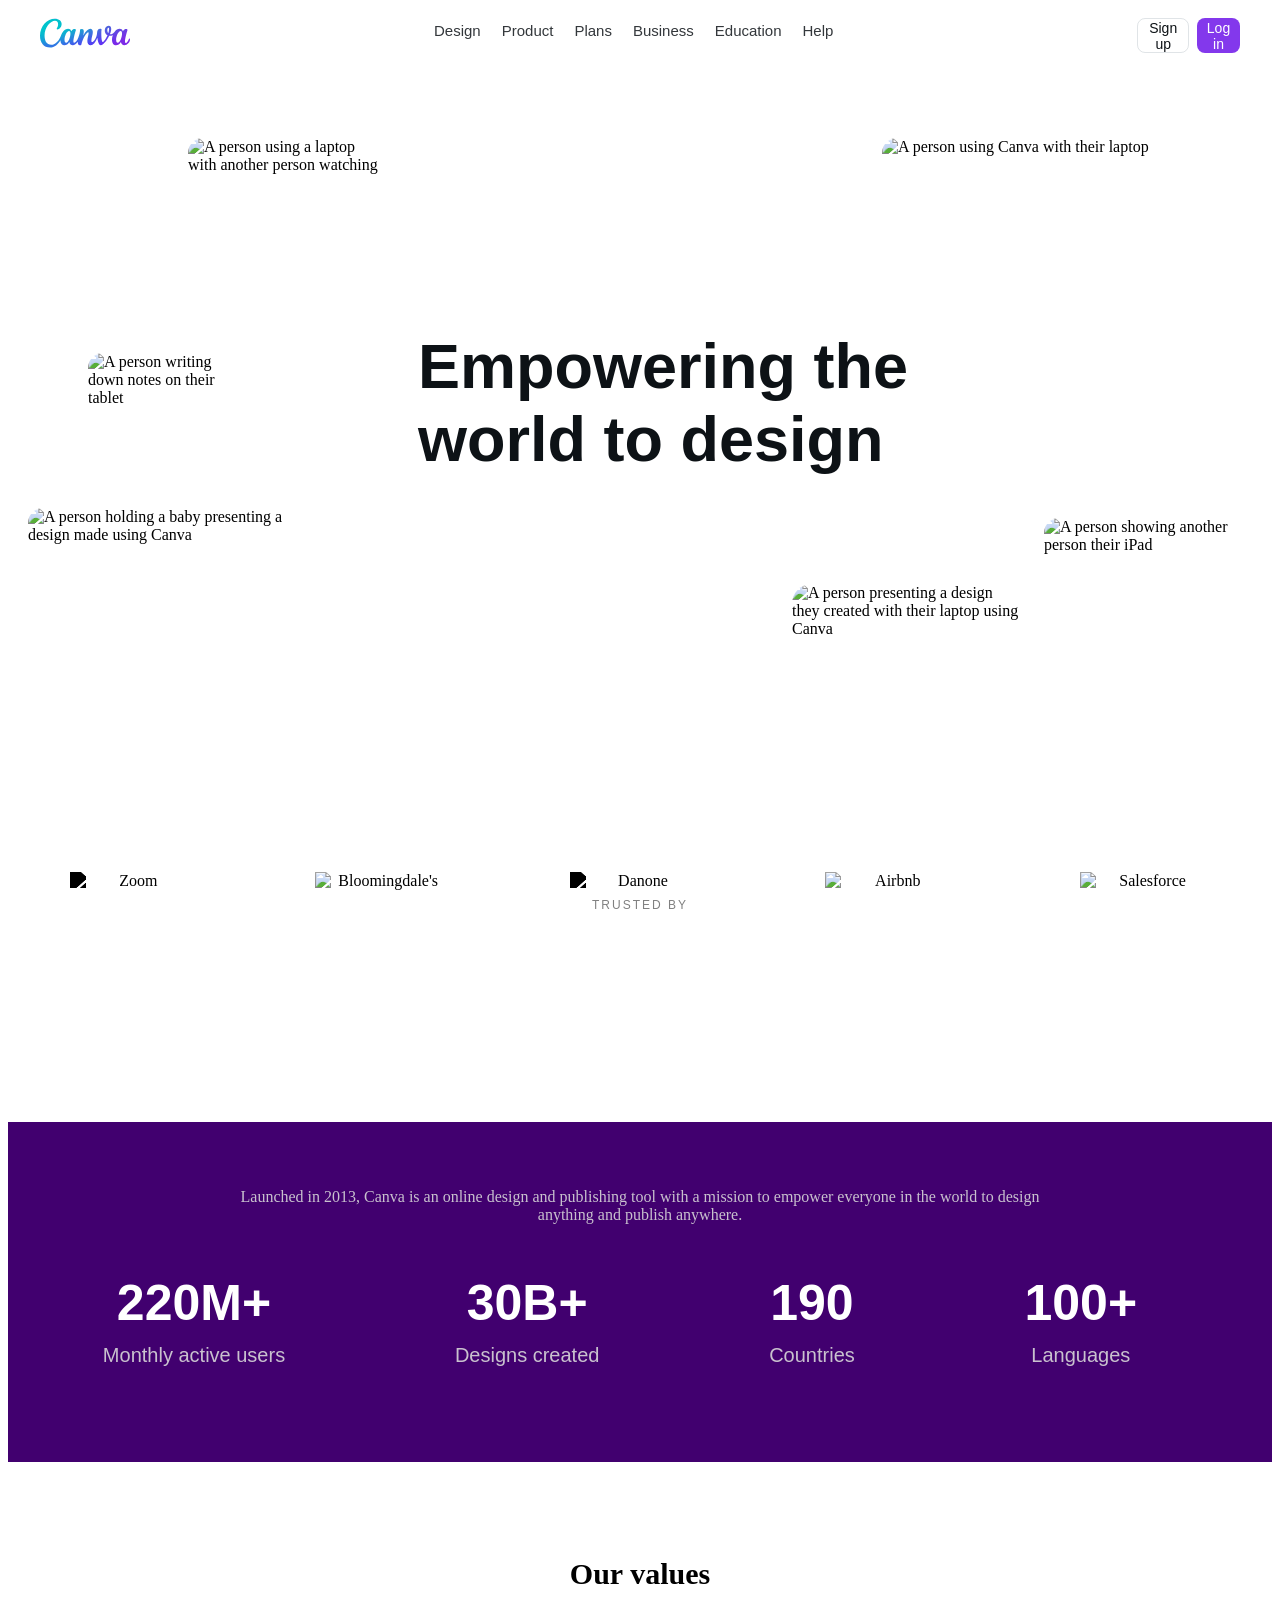
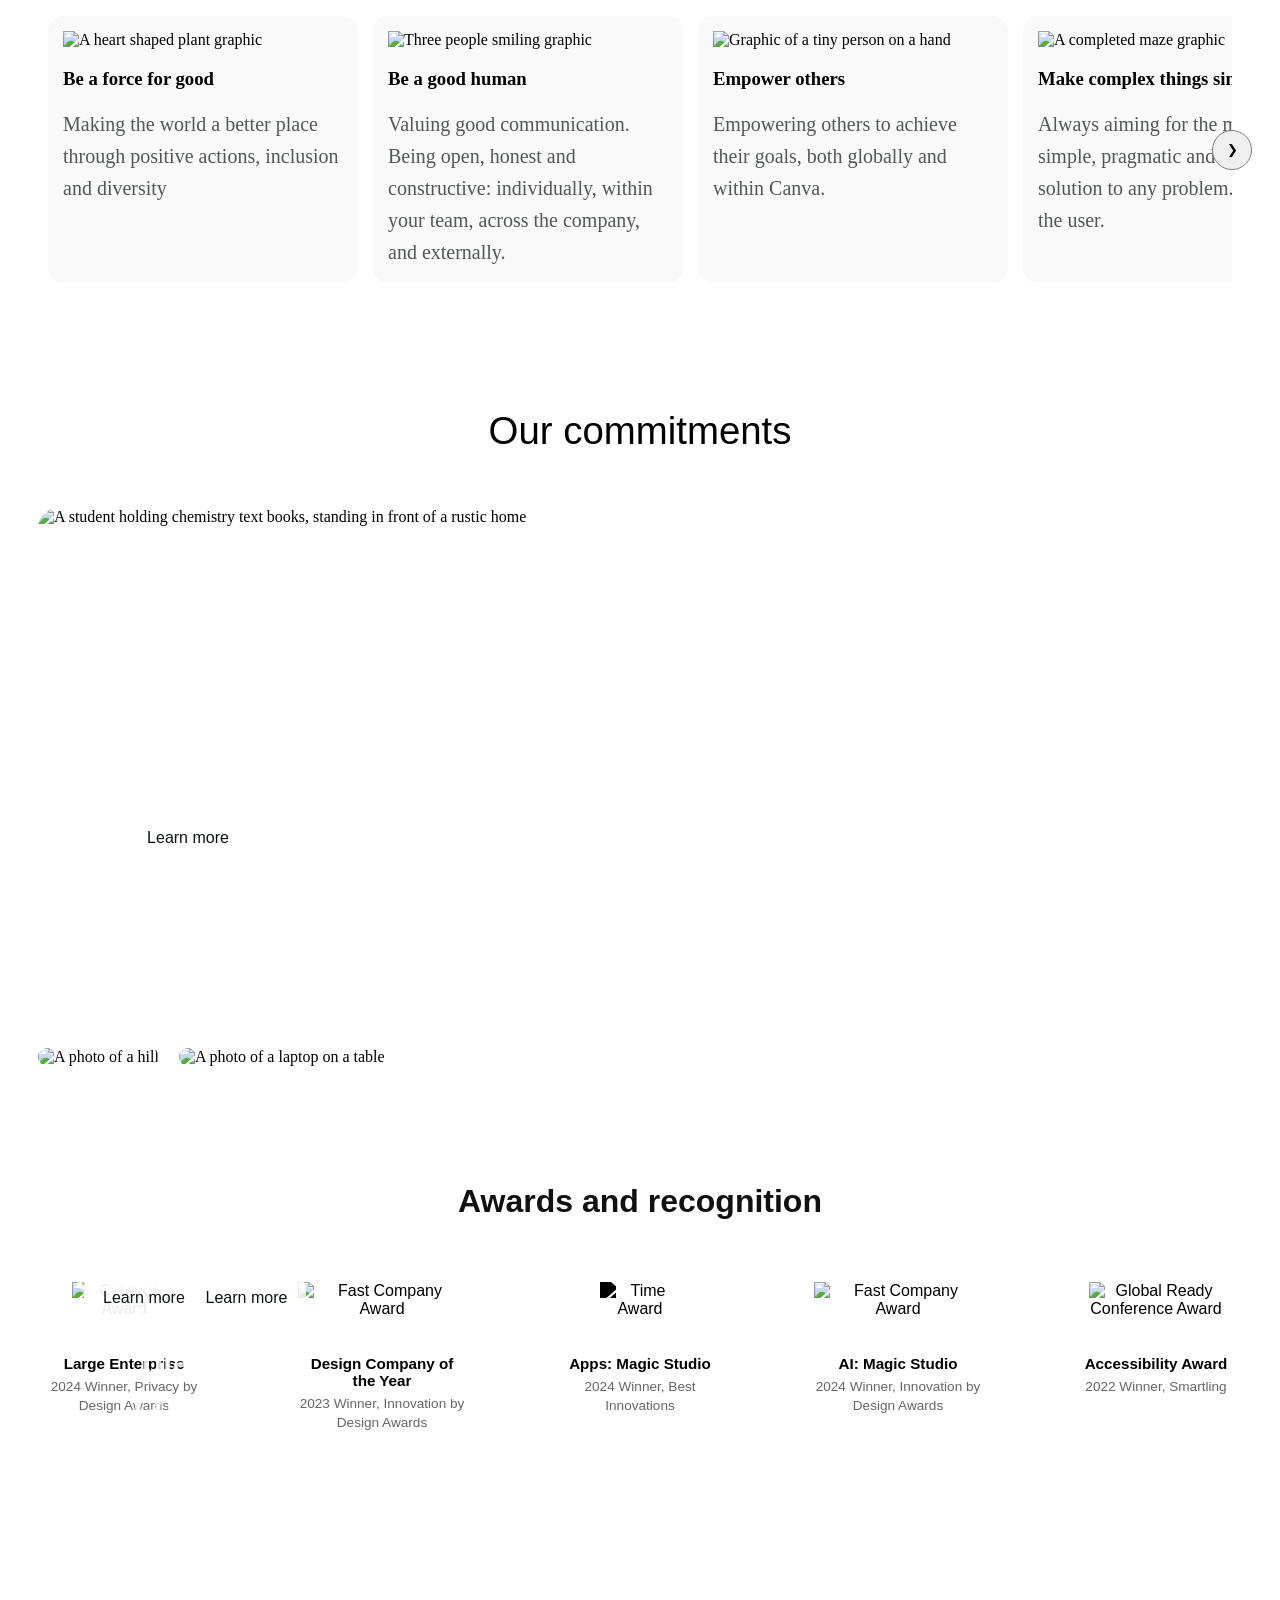
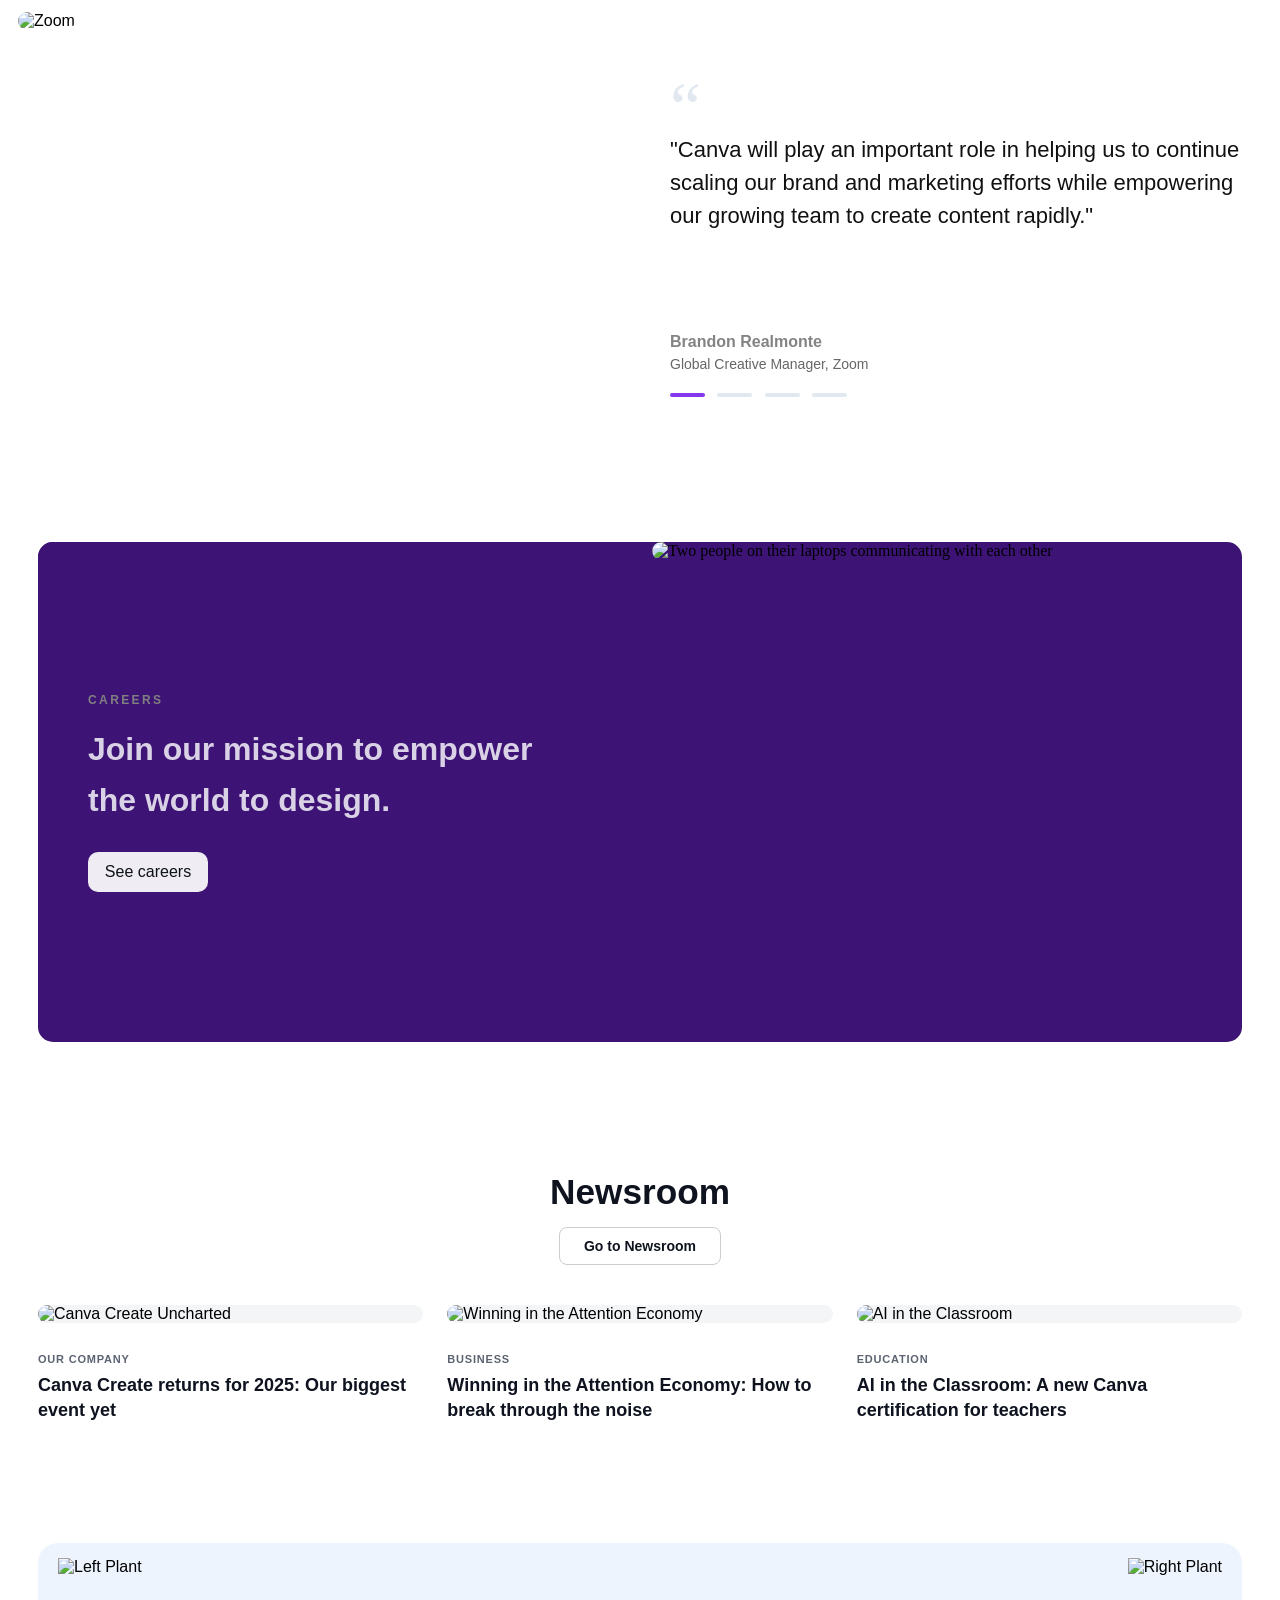
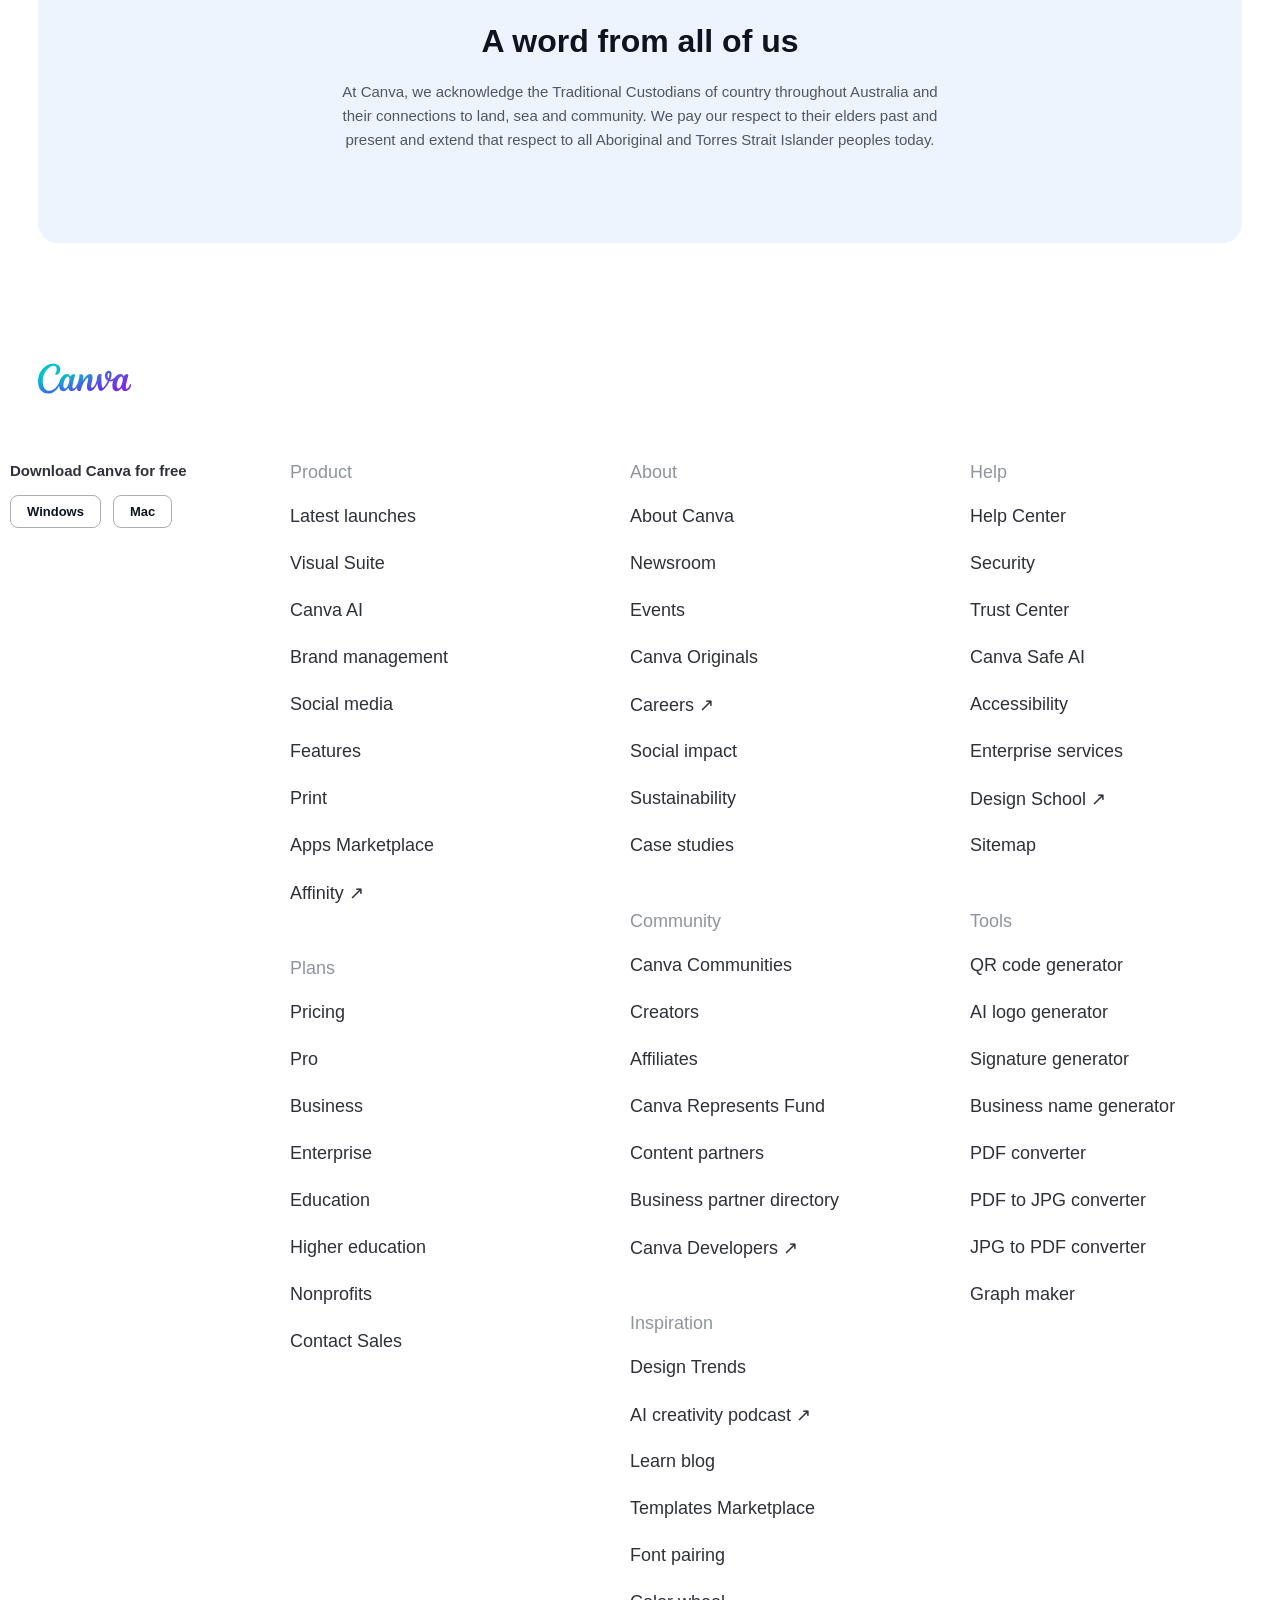
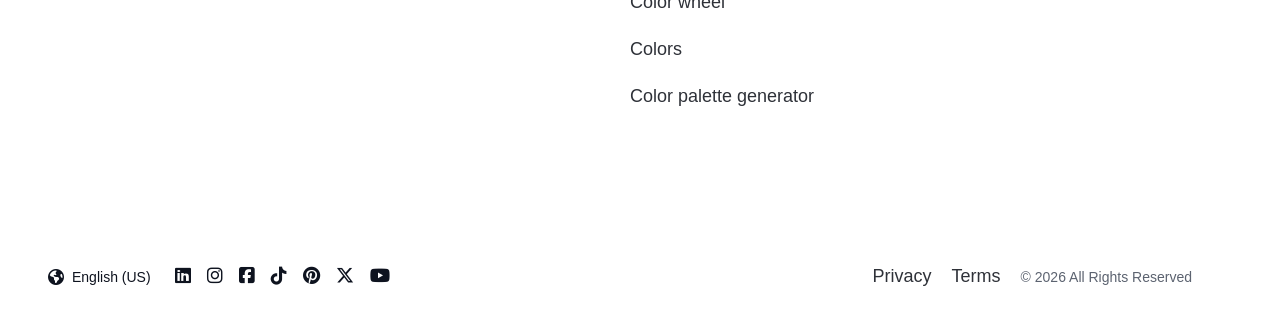
==== commit aeb4cb31: "kk" ====
--- a/baitapcuoikhoa/index.html
+++ b/baitapcuoikhoa/index.html
@@ -244,7 +244,7 @@
             src="https://content-management-files.canva.com/c5bbe1e7-3a7c-4433-bed5-ffc8f7de472e/image-2.png"
             alt="A person writing down notes on their tablet"
             height="131"
-            width="124"
+            width="129"
             loading="eager"
             class="image-2"
             style="object-fit: cover; object-position: center center"
@@ -266,7 +266,7 @@
           <img
             src="https://content-management-files.canva.com/620f037e-46e5-430c-8575-f4c8e0662aeb/image-4.png"
             alt="A person using Canva with their laptop"
-            height="330"
+            height="350"
             width="300"
             loading="eager"
             class="image-4"
@@ -801,6 +801,18 @@
               <a href="#" class="download-btn-os">Windows</a>
               <a href="#" class="download-btn-os">Mac</a>
             </div>
+            <div class="download-btn-group-mobile">
+              <img
+                class="store-badge"
+                alt="Get it on Google Play"
+                src="https://content-management-files.canva.com/6122da46-4357-4423-a18e-35bee4a9a33e/GetItOnGooglePlay_Badge_Web_color.svg"
+              />
+              <img
+                class="store-badge"
+                alt="Download on the App Store"
+                src="https://content-management-files.canva.com/38c1cf77-57db-46b6-8d00-82a93ecf99ac/Download_on_the_App_Store_Badge.svg"
+              />
+            </div>
           </div>
           <div class="download-second">
             <div class="download-column">
@@ -894,16 +906,6 @@
               </ul>
             </div>
           </div>
-        </div>
-      </div>
-      <div class="logo">
-        <div class="logo-first">
-          <path
-            fill-rule="evenodd"
-            clip-rule="evenodd"
-            d="M2 12c0 5.523 4.477 10 10 10s10-4.477 10-10c0-1.288-.244-2.52-.687-3.65v-.1h-.04A10.003 10.003 0 0 0 12 2C6.477 2 2 6.477 2 12Zm12.653-8.078A8.526 8.526 0 0 1 19.63 8.25h-3.457c-.317-1.74-.848-3.236-1.52-4.328ZM20.2 9.75h-3.813c.075.723.114 1.476.114 2.25s-.04 1.527-.114 2.25h3.813A8.51 8.51 0 0 0 20.5 12a8.51 8.51 0 0 0-.301-2.25Zm-.569 6h-3.457c-.317 1.74-.848 3.236-1.52 4.328a8.526 8.526 0 0 0 4.977-4.328Zm-4.755-1.5a20.109 20.109 0 0 0 0-4.5h-5.75a20.116 20.116 0 0 0 0 4.5h5.75Zm-5.519 1.5h5.288C14.08 18.593 12.953 20.5 12 20.5c-.953 0-2.081-1.907-2.644-4.75Zm-1.529 0c.317 1.74.848 3.236 1.52 4.328A8.526 8.526 0 0 1 4.37 15.75h3.457Zm-.213-1.5H3.801A8.51 8.51 0 0 1 3.5 12c0-.779.105-1.533.301-2.25h3.813A21.9 21.9 0 0 0 7.5 12c0 .774.04 1.527.114 2.25ZM12 3.5c.953 0 2.081 1.907 2.644 4.75H9.356C9.92 5.407 11.047 3.5 12 3.5ZM4.37 8.25h3.457c.317-1.74.848-3.236 1.52-4.328A8.525 8.525 0 0 0 4.37 8.25Z"
-            fill="currentColor"
-          ></path>
         </div>
       </div>
       <div class="logo">
--- a/baitapcuoikhoa/style.css
+++ b/baitapcuoikhoa/style.css
@@ -1,12 +1,22 @@
+html,
+body {
+  overflow-x: hidden;
+  max-width: 100%;
+}
 .container {
   display: flex;
   flex-direction: column;
   justify-content: space-between;
   gap: 20px;
 }
+.mobile-menu-panel,
+.mobile-menu-overlay,
+.hamburger-auto {
+  display: none;
+}
 .menu-navbar {
   display: flex;
-  gap: 20px;
+  gap: 13px;
   position: relative;
 }
 .navbar {
@@ -204,7 +214,7 @@
     display: flex;
     justify-content: center;
     align-items: center;
-    gap: 22px;
+    gap: 13px;
     margin: 0 40px;
   }
 
@@ -307,7 +317,9 @@
   .mobile-menu-overlay {
     position: fixed;
     inset: 0;
-    background: rgba(0, 0, 0, 0.4);
+    background: rgba(255, 255, 255, 0.144);
+    backdrop-filter: blur(6px);
+    -webkit-backdrop-filter: blur(6px);
     z-index: 100001;
     display: none;
   }
@@ -319,6 +331,7 @@
     position: fixed;
     top: 0;
     left: 0;
+    display: block;
     width: 85%;
     max-width: 340px;
     height: 100%;
@@ -342,8 +355,8 @@
     flex-direction: column;
     overflow-y: auto;
     transition: transform 0.3s ease;
-    overflow: hidden;
-  }
+  }
+
   .menu-screen.level-1 {
     background: linear-gradient(180deg, #e9d9fb 0%, #ffffff 45%);
   }
@@ -434,11 +447,21 @@
     background: #7d2ae7;
     color: #fff;
     border: none;
-    border-radius: 30px;
+    border-radius: 8px;
     font-size: 1rem;
     font-weight: 600;
     cursor: pointer;
   }
+  .mobile-menu-signup {
+    margin: 0 20px 24px;
+    padding: 14px;
+    background: #fff;
+    border: 1px solid rgba(128, 128, 128, 0.556);
+    border-radius: 8px;
+    font-size: 1rem;
+    font-weight: 600;
+    cursor: pointer;
+  }
 }
 .hero {
   position: relative;
@@ -451,19 +474,19 @@
 .image-1 {
   position: absolute;
   left: 180px;
-  top: 90px;
+  top: 130px;
   border-radius: 15px;
 }
 .image-2 {
   position: absolute;
-  top: 300px;
-  left: 90px;
+  top: 345px;
+  left: 80px;
   border-radius: 15px;
 }
 .image-3 {
   position: absolute;
-  top: 450px;
-  left: 40px;
+  top: 500px;
+  left: 20px;
   border-radius: 15px;
 }
 .hero-center {
@@ -490,21 +513,21 @@
 }
 .image-4 {
   position: absolute;
-  left: 930px;
-  top: 90px;
+  right: 90px;
+  top: 130px;
   border-radius: 15px;
 }
 .image-5 {
   position: absolute;
-  left: 1110px;
-  top: 440px;
+  right: 30px;
+  top: 510px;
   border-radius: 15px;
   box-sizing: border-box;
 }
 .image-6 {
   position: absolute;
-  left: 850px;
-  top: 510px;
+  right: 250px;
+  top: 576px;
   border-radius: 20px;
   object-fit: cover;
 }
@@ -514,39 +537,40 @@
   }
   .hero-left {
     position: relative;
+    left: 5px;
   }
   .image-1 {
     height: 190px;
     width: 158px;
     position: absolute;
-    top: 150px;
+    top: 130px;
   }
   .image-2 {
     position: absolute;
-    top: 370px;
+    top: 340px;
   }
   .image-3 {
     position: absolute;
-    top: 520px;
+    top: 495px;
   }
   .image-4 {
     position: absolute;
-    left: 870px;
-    top: 150px;
-    height: 310px;
-    width: 250px;
+    right: 70px;
+    top: 130px;
+    height: 330px;
+    width: 270px;
   }
   .image-5 {
     position: absolute;
-    left: 1000px;
-    top: 480px;
+    right: 20px;
+    top: 490px;
     height: 190px;
     width: 160px;
   }
   .image-6 {
     position: absolute;
-    top: 550px;
-    left: 770px;
+    top: 570px;
+    right: 205px;
     height: 200px;
     width: 200px;
   }
@@ -555,15 +579,23 @@
   }
   .hero {
     display: inline-flex;
+    position: relative;
   }
   .hero-center {
     max-width: 40%;
     text-align: center;
-  }
-  .dangnhap {
-    background-color: #8338ec;
-  }
-}
+    position: absolute;
+    top: 300px;
+    left: 360px;
+  }
+  .hero-center h2 {
+    font-weight: 650;
+  }
+}
+.dangnhap {
+  background-color: #8338ec;
+}
+
 @media (max-width: 992px) {
   .hero {
     position: relative;
@@ -581,7 +613,7 @@
   }
   .image-3 {
     position: absolute;
-    height: 250px;
+    height: 270px;
     width: 220px;
     left: 60px;
   }
@@ -589,28 +621,35 @@
     position: absolute;
     height: 340px;
     width: 210px;
+    top: 160px;
+    right: -90px;
   }
   .image-5 {
     position: absolute;
     height: 200px;
-    top: 510px;
-    left: 960px;
+    width: 140px;
+    top: 525px;
+    right: -130px;
   }
   .image-6 {
     position: absolute;
     width: 170px;
     top: 590px;
-  }
+    right: 35px;
+  }
+
   .hero-center h2 {
     font-weight: 500;
     position: absolute;
-    left: 80px;
-    top: 50px;
+    left: 130px;
+    top: 40px;
     font-size: 55px;
+    max-width: 600px;
   }
   .hero-left {
     position: absolute;
-    left: 130px;
+    left: 120px;
+    top: 30px;
   }
 }
 @media (max-width: 768px) {
@@ -619,6 +658,7 @@
   }
   .hero-left {
     position: relative;
+    left: 140px;
   }
   .image-1 {
     position: absolute;
@@ -636,10 +676,11 @@
     left: 40px;
   }
   .hero-center h2 {
-    font-size: 45px;
-    position: absolute;
-    left: 10px;
-    top: 80px;
+    font-size: 40px;
+    font-weight: 500;
+    position: absolute;
+    left: 60px;
+    top: 50px;
   }
   .image-4 {
     position: absolute;
@@ -714,9 +755,9 @@
     margin-top: 0px;
     display: flex;
     flex-wrap: wrap;
-    justify-content: center;
-    gap: 50px;
-    padding: 0 20px;
+    justify-content: space-around;
+    gap: 55px;
+    padding: 0 -10px;
   }
   .stats-first {
     margin-bottom: 60px !important;
@@ -799,8 +840,12 @@
   .report-first {
     position: absolute;
     top: 30px;
-    left: 30px;
-    max-width: 90%;
+    left: 20px;
+    max-width: 100%;
+  }
+  .report-first p {
+    font-size: 17px;
+    max-width: 100%;
   }
 
   .report-second {
@@ -852,11 +897,12 @@
 .section-slider {
   position: relative;
   padding: 0 40px;
+  box-sizing: border-box;
 }
 
 .section-prev {
   position: absolute;
-  left: 40px;
+  left: 20px;
   top: 50%;
   transform: translateY(-50%);
   display: none;
@@ -879,20 +925,103 @@
   width: 40px;
   border: 1px solid gray;
 }
+@media (max-width: 1200px) {
+  .section {
+    position: relative;
+    top: 65px;
+  }
+
+  .section-slider {
+    width: 100%;
+  }
+  .section h2 {
+    position: absolute;
+    top: -120px;
+    font-weight: 900;
+    font-size: 35px;
+    width: 100%;
+    text-align: center;
+  }
+  .section-img-item p {
+    font-size: 19px;
+    max-width: 100%;
+    font-weight: 300;
+    text-wrap: balance;
+  }
+}
+
 @media (max-width: 992px) {
   .section {
     position: relative;
     left: -20px;
-    top: 90px;
+    top: 230px;
   }
   .section-img-item {
     min-width: 270px;
   }
 }
 @media (max-width: 768px) {
+  .section h2 {
+    font-size: 30px;
+  }
+
+  .section-slider {
+    position: relative; /* để nút prev/next đè lên */
+  }
+
+  .section-prev,
+  .section-next {
+    position: absolute;
+    top: 50%;
+    transform: translateY(-50%);
+    z-index: 2;
+  }
+
+  .section-prev {
+    left: 0;
+  }
+
+  .section-next {
+    right: 0;
+  }
+
+  .section-viewport {
+    width: 100%;
+    overflow: hidden;
+    box-sizing: border-box;
+  }
+
+  /* .section-viewport::-webkit-scrollbar {
+    display: none; /* ẩn scrollbar Chrome */
+
+  .section-img {
+    display: flex;
+    gap: 15px;
+  }
+
   .section-img-item {
-    min-width: 170px;
-    padding: 20px;
+    min-width: calc((100% - 30px) / 3);
+    max-width: calc((100% - 30px) / 3);
+    flex-shrink: 0;
+    margin-left: 0;
+    box-sizing: border-box;
+    scroll-snap-align: start;
+  }
+
+  .section-img {
+    display: flex;
+    gap: 15px;
+  }
+
+  .section-img-item {
+    min-width: calc((100% - 30px) / 3) !important;
+    max-width: calc((100% - 30px) / 3) !important;
+    flex-shrink: 0;
+    margin-left: 0; /* bỏ -10px */
+    box-sizing: border-box;
+    object-fit: cover;
+    object-position: center;
+    scroll-snap-align: start;
   }
 
   .section-img-item img {
@@ -913,12 +1042,6 @@
     font-size: 18px;
     line-height: 1.5;
     color: #6c757d;
-  }
-
-  .section-img {
-    display: flex;
-    gap: 25px;
-    transition: 0.5s;
   }
 }
 .commitments-second {
@@ -1029,13 +1152,18 @@
   position: relative;
 }
 
+.commitments-third-item1 {
+  position: relative;
+}
+
 .commitments-third-item1 img {
   border-radius: 20px;
 }
 .commitments-third-item1 p {
   position: absolute;
-  top: 80px;
-  width: 50%;
+  top: 60px;
+  left: 50%;
+  transform: translateX(-50%);
   text-align: center;
   font-family:
     Canva Sans,
@@ -1056,8 +1184,9 @@
 }
 .commitments-third-item1 h3 {
   position: absolute;
-  top: 120px;
-  left: 15%;
+  top: 90px;
+  left: 20%;
+
   font-family:
     Canva Sans,
     Noto Sans Variable,
@@ -1080,8 +1209,8 @@
 }
 .commitments-third-item1 a {
   position: absolute;
-  top: 260px;
-  left: 320px;
+  top: 230px;
+  left: 38%;
   text-decoration: none;
   background-color: rgba(255, 255, 255, 0.918);
   color: #0d1216;
@@ -1106,9 +1235,14 @@
 .commitments-third-item2 img {
   border-radius: 20px;
 }
+.commitments-third-item2 {
+  position: relative;
+}
 .commitments-third-item2 p {
   position: absolute;
-  top: 80px;
+  top: 60px;
+  left: 50%;
+  transform: translateX(-50%);
   width: 50%;
   text-align: center;
   font-family:
@@ -1130,8 +1264,9 @@
 }
 .commitments-third-item2 h3 {
   position: absolute;
-  top: 120px;
-  left: 800px;
+
+  top: 90px;
+  right: 90px;
   font-family:
     Canva Sans,
     Noto Sans Variable,
@@ -1154,8 +1289,9 @@
 }
 .commitments-third-item2 a {
   position: absolute;
-  top: 250px;
-  right: 240px;
+  top: 230px;
+  /* right: 240px; */
+  right: 38%;
   text-decoration: none;
   background-color: rgba(255, 255, 255, 0.823);
   color: #0d1216;
@@ -1185,57 +1321,34 @@
   background-color: white;
 }
 @media (max-width: 1200px) {
-  .commitments-second {
-    position: relative;
-  }
-  .commitments-second img {
-    width: 100%;
-    height: 420px;
-  }
-  .commitments-second p {
-    position: absolute;
-    top: 120px;
-  }
-  .commitments-second h3 {
-    position: absolute;
-    top: 130px;
-  }
-  .commitments-second a {
-    position: absolute;
-    top: 280px;
-  }
-  .commitments-third {
-    position: relative;
-    display: flex;
-    gap: 20px;
-  }
-  .commitments-third-item1 img {
-    height: 550px;
-    width: 550px;
-  }
   .commitments-third-item1 h3 {
     position: absolute;
-    left: 140px;
+    top: 80px;
+    left: 50%;
+    transform: translateX(-50%);
     font-weight: 500;
+    width: 80%;
+    max-width: 400px;
+    text-align: center;
+  }
+
+  .commitments-third-item1 a {
+    position: absolute;
+    top: 240px;
+    left: 50%;
+    transform: translateX(-50%);
+  }
+
+  .commitments-third-item2 h3 {
+    position: absolute;
     top: 100px;
-  }
-  .commitments-third-item1 a {
-    position: absolute;
-    left: 250px;
-    top: 240px;
-  }
-  .commitments-third-item2 img {
-    height: 550px;
-    width: 550px;
-  }
-  .commitments-third-item2 h3 {
-    position: absolute;
-    top: 95px;
-    left: 900px;
+    left: 50%;
     transform: translateX(-50%);
 
-    width: 400px;
-    max-width: 400px;
+    width: 460px;
+    max-width: 85%;
+    margin: 0 auto;
+    white-space: nowrap;
 
     line-height: 1.25;
     font-weight: 500;
@@ -1245,15 +1358,36 @@
     white-space: normal;
     word-break: normal;
   }
-  .commitments-third-item2 h3 span {
-    display: inline;
-  }
+
   .commitments-third-item2 a {
     position: absolute;
+    top: 235px;
+    left: 50%;
+    transform: translateX(-50%);
+  }
+  .commitments-third-item1 img {
+    height: 500px;
+    width: 555px;
+  }
+  .commitments-third-item2 img {
+    height: 500px;
+    width: 555px;
+  }
+  .commitments-third-item2 span {
+    display: block;
+    text-align: center;
+    white-space: nowrap;
+  }
+}
+
+@media (max-width: 992px) {
+  .commitments {
+    position: relative;
     top: 300px;
   }
-}
-@media (max-width: 992px) {
+  .commitments-first h2 {
+    font-size: 35px;
+  }
   .commitments-second img {
     height: 350px;
   }
@@ -1262,15 +1396,17 @@
   }
   .commitments-second p {
     position: absolute;
-    top: 70px;
+    top: 60px;
+
     font-weight: 800;
   }
+
   .commitments-second h3 {
     position: absolute;
-    max-width: 400px;
+    max-width: 340px;
     top: 80px;
-    font-weight: 300px;
-    font-size: 35px;
+    font-weight: 400px;
+    font-size: 32px;
     line-height: 1.2;
   }
   .commitments-second a {
@@ -1281,27 +1417,43 @@
     height: 420px;
     width: 460px;
   }
+  .commitments-third-item1 p,
+  .commitments-third-item2 p {
+    left: 50%;
+    top: 50px;
+    transform: translateX(-50%);
+    text-align: center;
+    width: 100%;
+  }
   .commitments-third-item1 h3 {
     text-align: center;
     position: absolute;
-    left: 120px;
+    left: 50%;
+    top: 70px;
+    transform: translateX(-50%);
     max-width: 300px;
   }
-  .commitments-third-item1 a {
-    position: absolute;
-    top: 280px;
-    left: 200px;
-  }
   .commitments-third-item2 h3 {
-    position: absolute;
-    top: 85px;
-    left: 750px;
-    max-width: 300px;
-  }
+    /* text-align: center; */
+    position: absolute;
+    left: 50%;
+    top: 110px;
+    font-size: 32px;
+    line-height: 1.2;
+    font-weight: 700;
+    transform: translateX(-50%);
+    max-width: 260px;
+  }
+  .commitments-third-item2 h3 span {
+    display: inline;
+  }
+  .commitments-third-item1 a,
   .commitments-third-item2 a {
     position: absolute;
-    top: 280px;
-    left: 690px;
+    top: 300px;
+    left: 50%;
+    transform: translateX(-50%);
+    top: 240px;
   }
 }
 @media (max-width: 768px) {
@@ -1341,7 +1493,9 @@
     object-fit: cover;
   }
   .commitments-second img {
-    object-position: center 15%;
+    object-position: 90% center !important;
+    object-fit: cover !important;
+    border-radius: 15px !important;
   }
 
   .commitments-second p,
@@ -1350,6 +1504,8 @@
     order: 1;
     position: static;
     width: 100%;
+    font-size: 10px;
+    color: #000 !important;
     margin-bottom: 16px;
     color: #4f4f4f;
     font-family:
@@ -1361,6 +1517,11 @@
     font-weight: 700;
     text-transform: uppercase;
     letter-spacing: 0.18rem;
+    margin-top: -10px;
+    text-align: center;
+    left: auto !important;
+    right: auto !important;
+    transform: none !important;
   }
 
   .commitments-second h3,
@@ -1369,20 +1530,24 @@
     order: 2;
     position: static;
     width: 100%;
-    max-width: 580px;
+    max-width: 700px;
     font-family:
       Canva Sans,
       -apple-system,
       BlinkMacSystemFont,
       sans-serif;
-    font-size: 26px;
-    font-weight: 700;
+    font-size: 24px;
+    align-self: center;
+    font-weight: 600;
+
     line-height: 1.25;
-    color: #0e1318;
+    color: #0d1216;
     margin-bottom: 24px;
     left: auto;
     transform: none;
-    white-space: nowrap;
+    /* white-space: nowrap; */
+    text-align: center;
+    margin-top: 0px;
   }
 
   .commitments-second h3 span,
@@ -1406,7 +1571,6 @@
     font-size: 14px;
     font-weight: 500;
     text-decoration: none;
-    background-color: #ededed;
     color: #0e1318;
     height: 40px;
     width: auto;
@@ -1417,8 +1581,10 @@
     align-items: center;
     border-radius: 8px;
     border: 1px solid #0d12162d;
-    right: auto;
-    left: auto;
+    left: auto !important;
+    right: auto !important;
+    transform: none !important;
+    margin: 0 auto 10px;
     transition: background-color 0.2s ease;
   }
 
@@ -1426,10 +1592,6 @@
   .commitments-third-item1 a:hover,
   .commitments-third-item2 a:hover {
     background-color: #e2e5e8;
-  }
-
-  .commitments-second img {
-    object-position: 50% 30% !important;
   }
 }
 
@@ -1498,6 +1660,10 @@
   line-height: 1.4;
 }
 @media (max-width: 992px) {
+  .awards {
+    position: relative;
+    top: 230px;
+  }
   .awards-second {
     display: flex;
     justify-content: space-between;
@@ -1604,6 +1770,7 @@
   height: 100%;
   object-fit: cover;
   border-radius: 12px;
+  margin-left: -10px;
 }
 
 .testimonial-second {
@@ -1641,9 +1808,6 @@
   visibility: visible;
   position: relative;
 }
-.testimonial-first img {
-  height: 360px;
-}
 
 .text-main {
   font-size: 22px;
@@ -1687,7 +1851,16 @@
 .testimonial-button.active {
   background-color: #8338ec;
 }
+@media (max-width: 1200px) {
+  .testimonial-first-img img {
+    height: 420px;
+  }
+}
 @media (max-width: 992px) {
+  .testimonial {
+    position: relative;
+    top: 200px;
+  }
   .testimonial-second {
     width: 380px;
   }
@@ -1732,6 +1905,10 @@
   .testimonial-second-nav {
     margin-top: -30px;
   }
+  .testimonial-first-img img {
+    height: 360px;
+    width: 450px;
+  }
 }
 @media (max-width: 768px) {
   .testimonial-container {
@@ -1823,8 +2000,8 @@
 }
 .careers-first {
   background-color: rgb(61, 19, 118);
-  height: 400px;
-  width: 50%;
+  height: 350px;
+  flex: 1;
   border-radius: 15px;
 }
 .careers-container {
@@ -1904,12 +2081,15 @@
 .careers-second img {
   border-radius: 15px;
 }
+.careers-second {
+  width: 49%;
+}
 @media (max-width: 1200px) {
   .careers {
     margin: 20px -9px;
   }
   .careers-container {
-    height: 340px;
+    height: 400px;
     overflow: hidden;
     position: relative;
   }
@@ -1930,24 +2110,28 @@
 }
 @media (max-width: 992px) {
   .careers {
-    padding: 70px 32px;
+    padding: 70px 15px;
+    position: relative;
+    top: 150px;
   }
 
   .careers-container {
     display: flex;
     align-items: stretch;
-    width: 100%;
+    height: 340px;
+    width: 96%;
     max-width: 1120px;
     margin: auto;
     border-radius: 18px;
     overflow: hidden;
   }
   .careers-second {
-    width: calc(50% - 50px);
+    width: 48%;
+    overflow: hidden;
   }
 
   .careers-second img {
-    width: 500px;
+    width: 450px;
     height: 100%;
     object-fit: cover;
     border-radius: 15px;
@@ -1973,11 +2157,11 @@
   }
 
   .careers-first h3 {
-    font-size: 28px;
+    font-size: 34px;
     line-height: 1.28;
     font-weight: 700;
     margin: 0 0 34px;
-    max-width: 270px;
+    max-width: 350px;
   }
 
   .careers-first a {
@@ -1992,13 +2176,15 @@
     font-weight: 600;
     text-decoration: none;
     position: absolute;
-    top: 220px;
+    top: 240px;
   }
 }
 @media (max-width: 768px) {
   .careers {
-    padding: 0 10px;
-    margin: 70px 0;
+    margin-left: -40px;
+    margin-right: -40px;
+    padding-left: 15px;
+    padding-right: 15px;
   }
 
   .careers-container {
@@ -2013,11 +2199,11 @@
 
   .careers-second {
     width: 100%;
-    padding: 50px 30px;
+    padding: 50px 40px;
   }
 
   .careers-second img {
-    width: 100%;
+    width: 90%;
     height: 600px;
     display: block;
     object-fit: cover;
@@ -2030,6 +2216,7 @@
     padding: 34px 28px 38px;
     box-sizing: border-box;
     position: relative;
+    left: 10px;
   }
 
   .careers-first p {
@@ -2157,6 +2344,10 @@
   transition: color 0.2s;
 }
 @media (max-width: 992px) {
+  .newsroom {
+    position: relative;
+    top: 80px;
+  }
   .newsroom-item-img {
     height: 160px;
     overflow: hidden;
@@ -2185,8 +2376,8 @@
   }
 
   .newsroom-item-img {
-    width: 340px;
-    height: 220px;
+    width: 100%;
+    height: 200px;
     aspect-ratio: 1.45 / 1;
     margin-bottom: 12px;
     border-radius: 15px;
@@ -2217,6 +2408,7 @@
 .canva img {
   height: 35px;
 }
+
 .word-us {
   font-family:
     -apple-system, BlinkMacSystemFont, "Segoe UI", Roboto, sans-serif;
@@ -2277,13 +2469,20 @@
 .flower-right {
   right: 20px;
 }
+@media (max-width: 1200px) {
+  .word-us-first p {
+    max-width: 480px;
+    color: gray;
+    margin: 0 auto;
+    font-size: 16px;
+  }
+}
 
 @media (max-width: 992px) {
   .word-us {
     position: relative;
     overflow: hidden;
-    width: 100%;
-    margin: -20px;
+    width: 93%;
     height: 320px;
   }
   .word-us-first {
@@ -2327,9 +2526,10 @@
     min-height: unset;
     width: 100%;
     max-width: 100%;
-    margin: 20px 0;
+    margin: 0 0 60px 0;
     padding: 30px 24px 40px;
-    top: 0;
+    position: relative !important;
+    top: 170px !important;
     overflow: hidden;
     box-sizing: border-box;
     display: flex;
@@ -2379,20 +2579,23 @@
   .word-us-first h2 {
     font-size: 1.4rem;
     margin-bottom: 10px;
+    text-align: center;
   }
 
   .word-us-first p {
-    width: 100%;
-    max-width: 100%;
+    position: static !important;
+    left: unset !important;
+    width: 100% !important;
+    max-width: 100% !important;
     white-space: normal;
     word-wrap: break-word;
     overflow-wrap: break-word;
     text-align: center;
-    font-size: 14px;
+    text-wrap: balance;
+    font-size: 16px;
     line-height: 1.6;
-    margin: 0 auto;
+    margin: 0;
     font-weight: 400;
-    font-size: 16px;
   }
 }
 .download {
@@ -2404,7 +2607,10 @@
   box-sizing: border-box;
   position: relative;
   top: -40px;
-  right: 35px;
+  left: -30px;
+}
+.download-btn-group-mobile {
+  display: none;
 }
 
 .download-container {
@@ -2557,23 +2763,37 @@
   .download-column ul {
     display: none;
   }
+  .download-btn-group {
+    display: none;
+  }
+
+  .download-btn-group-mobile {
+    display: flex;
+    gap: 10px;
+  }
+
+  .store-badge {
+    height: 40px;
+    width: auto;
+  }
 }
 .logo {
   font-family:
     -apple-system, BlinkMacSystemFont, "Segoe UI", Roboto, sans-serif;
   width: 100%;
-  padding: 10px 20px;
+  padding: 20px 60px;
   box-sizing: border-box;
-  position: relative;
-  bottom: 60px;
+  margin-left: 10px;
 }
 
 .logo-container {
   max-width: 1200px;
   margin: 0 auto;
   display: flex;
+
   justify-content: space-between;
   align-items: center;
+  transform: translateX(-30px);
 }
 
 .logo-first {
@@ -2621,7 +2841,7 @@
   align-items: center;
   gap: 20px;
   font-size: 14px;
-  max-width: 50px;
+  /* max-width: 50px; */
 }
 .logo-second a {
   font-size: 18px;
@@ -2657,10 +2877,13 @@
   }
   .logo-second {
     position: relative;
-    left: -50px;
+    left: 20px;
   }
   .logo-second a {
     font-weight: 500;
+  }
+  .logo-copyright {
+    font-size: 18px;
   }
 }
 @media (max-width: 992px) {
@@ -2678,10 +2901,14 @@
 }
 
 @media (max-width: 768px) {
+  .logo {
+    position: relative;
+    top: -110px;
+  }
   .logo-container {
     display: block;
     padding: 24px 20px;
-    margin-left: -30px;
+    margin-left: -45px;
   }
 
   .logo-first {
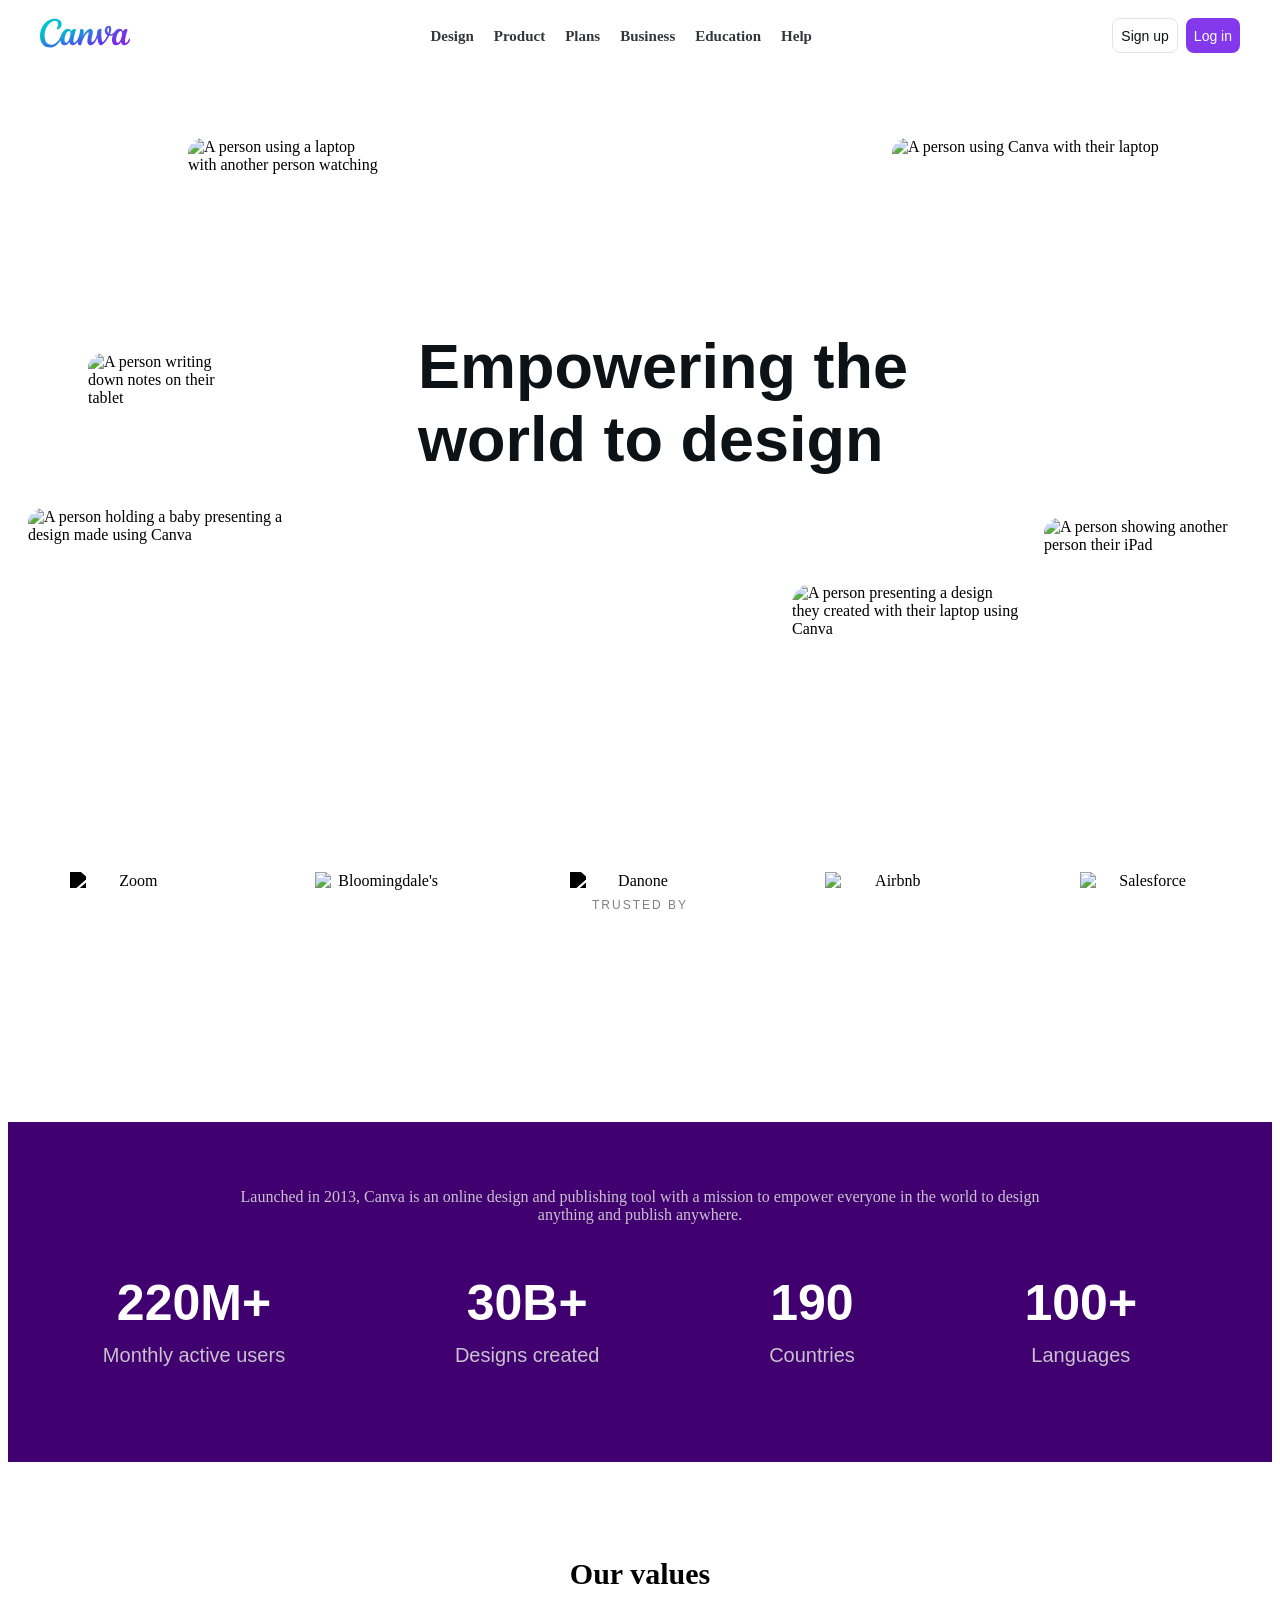
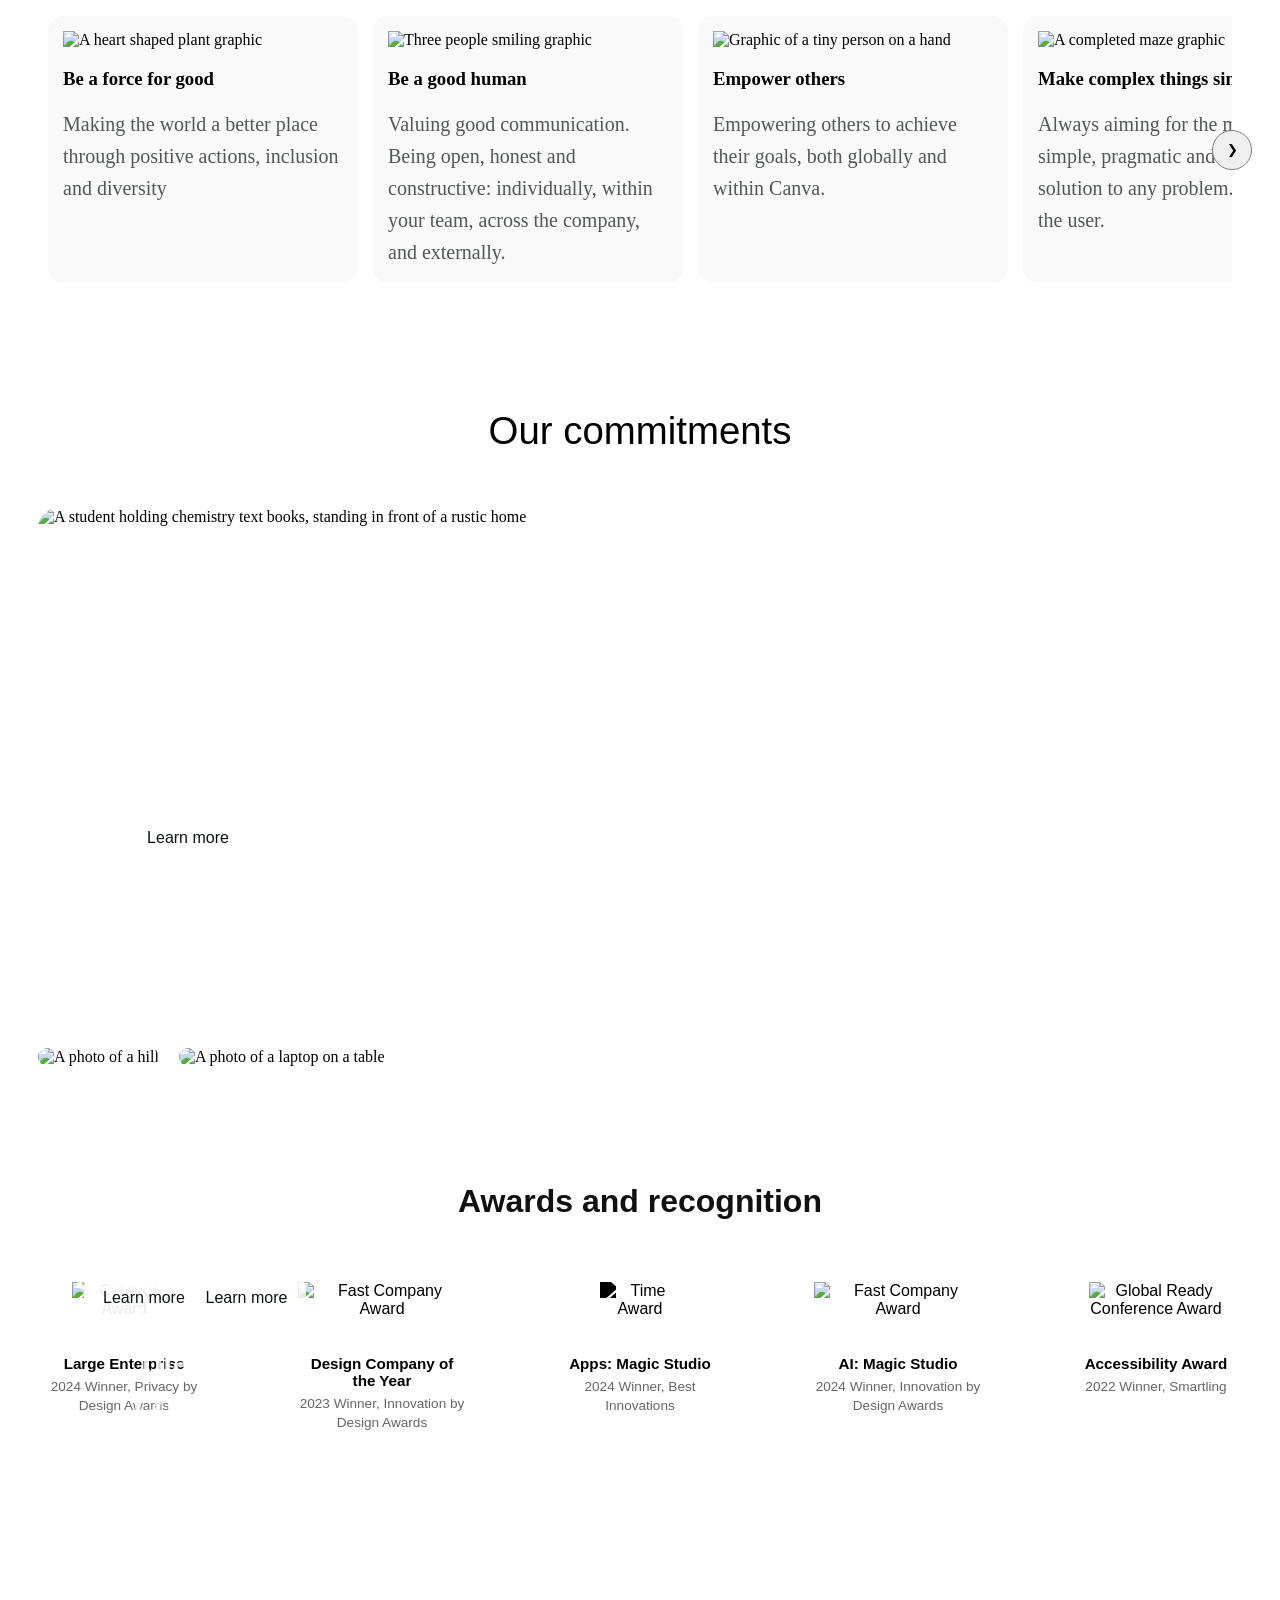
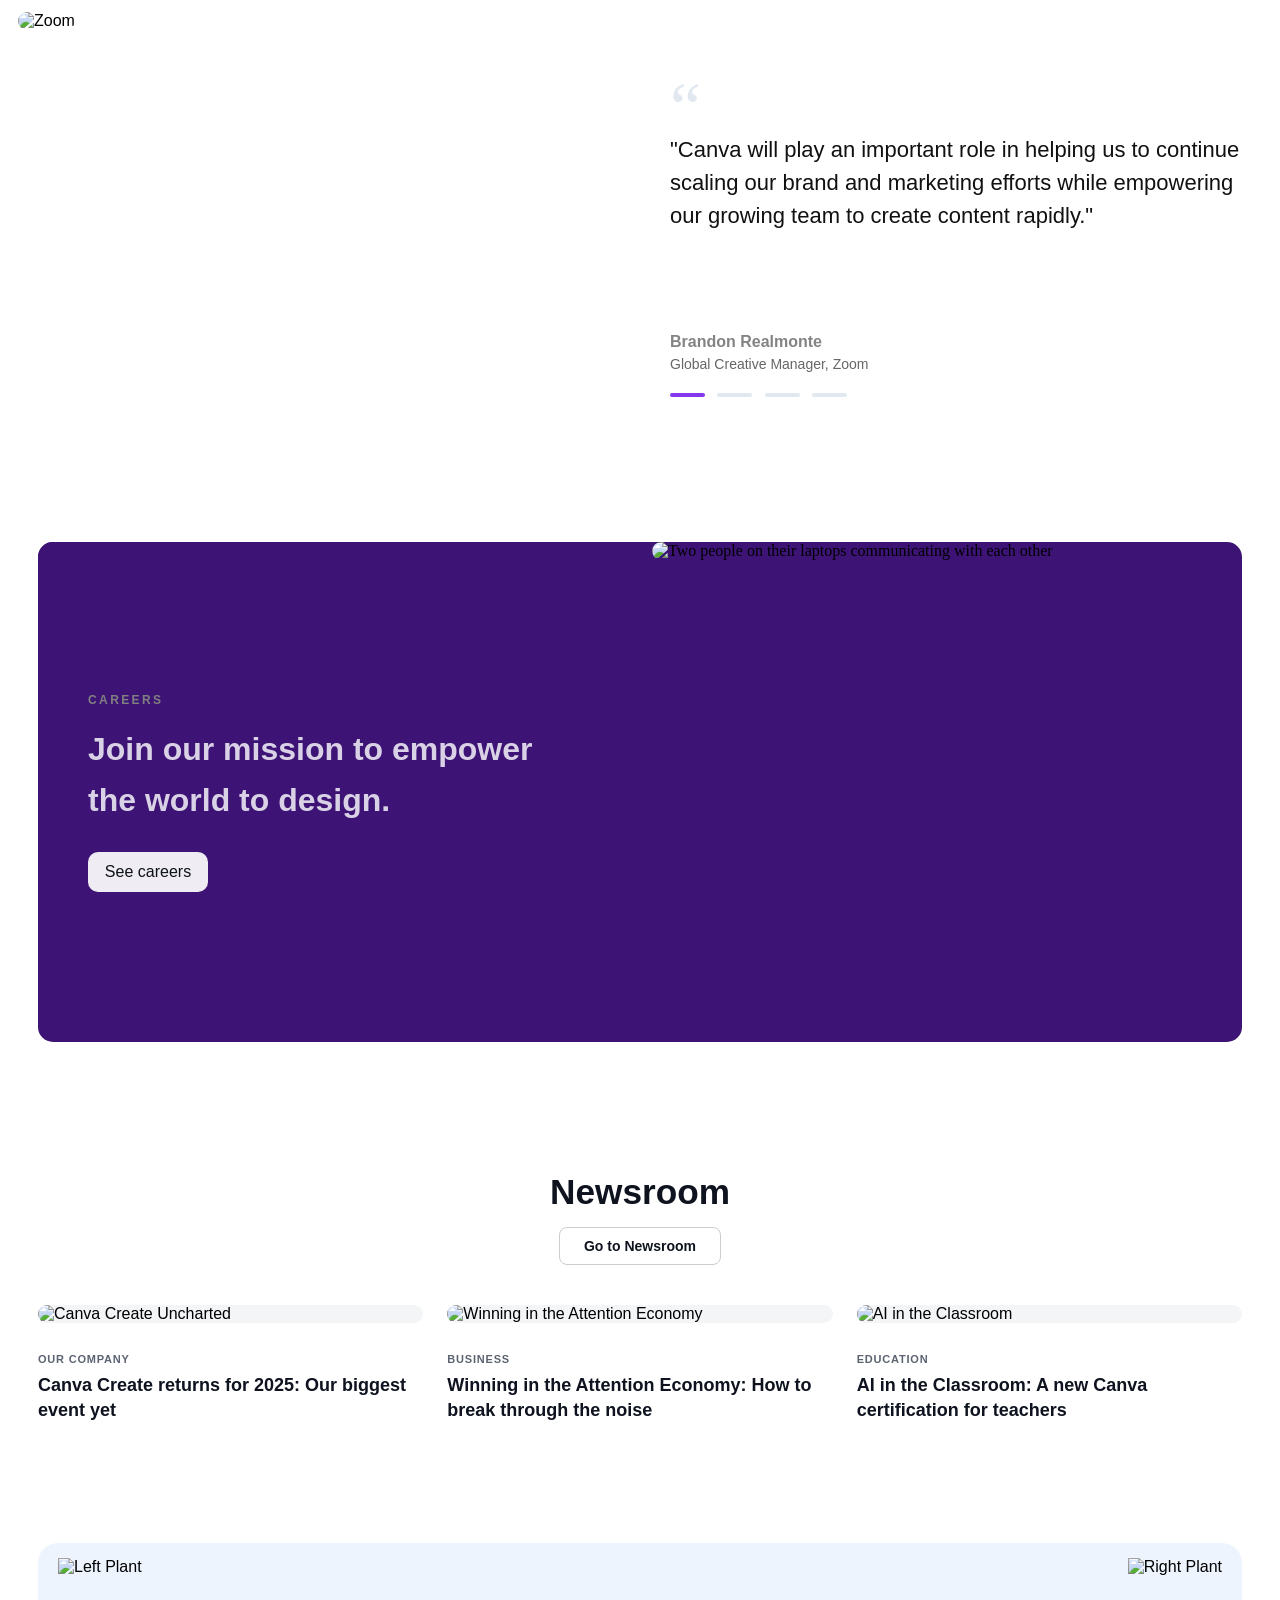
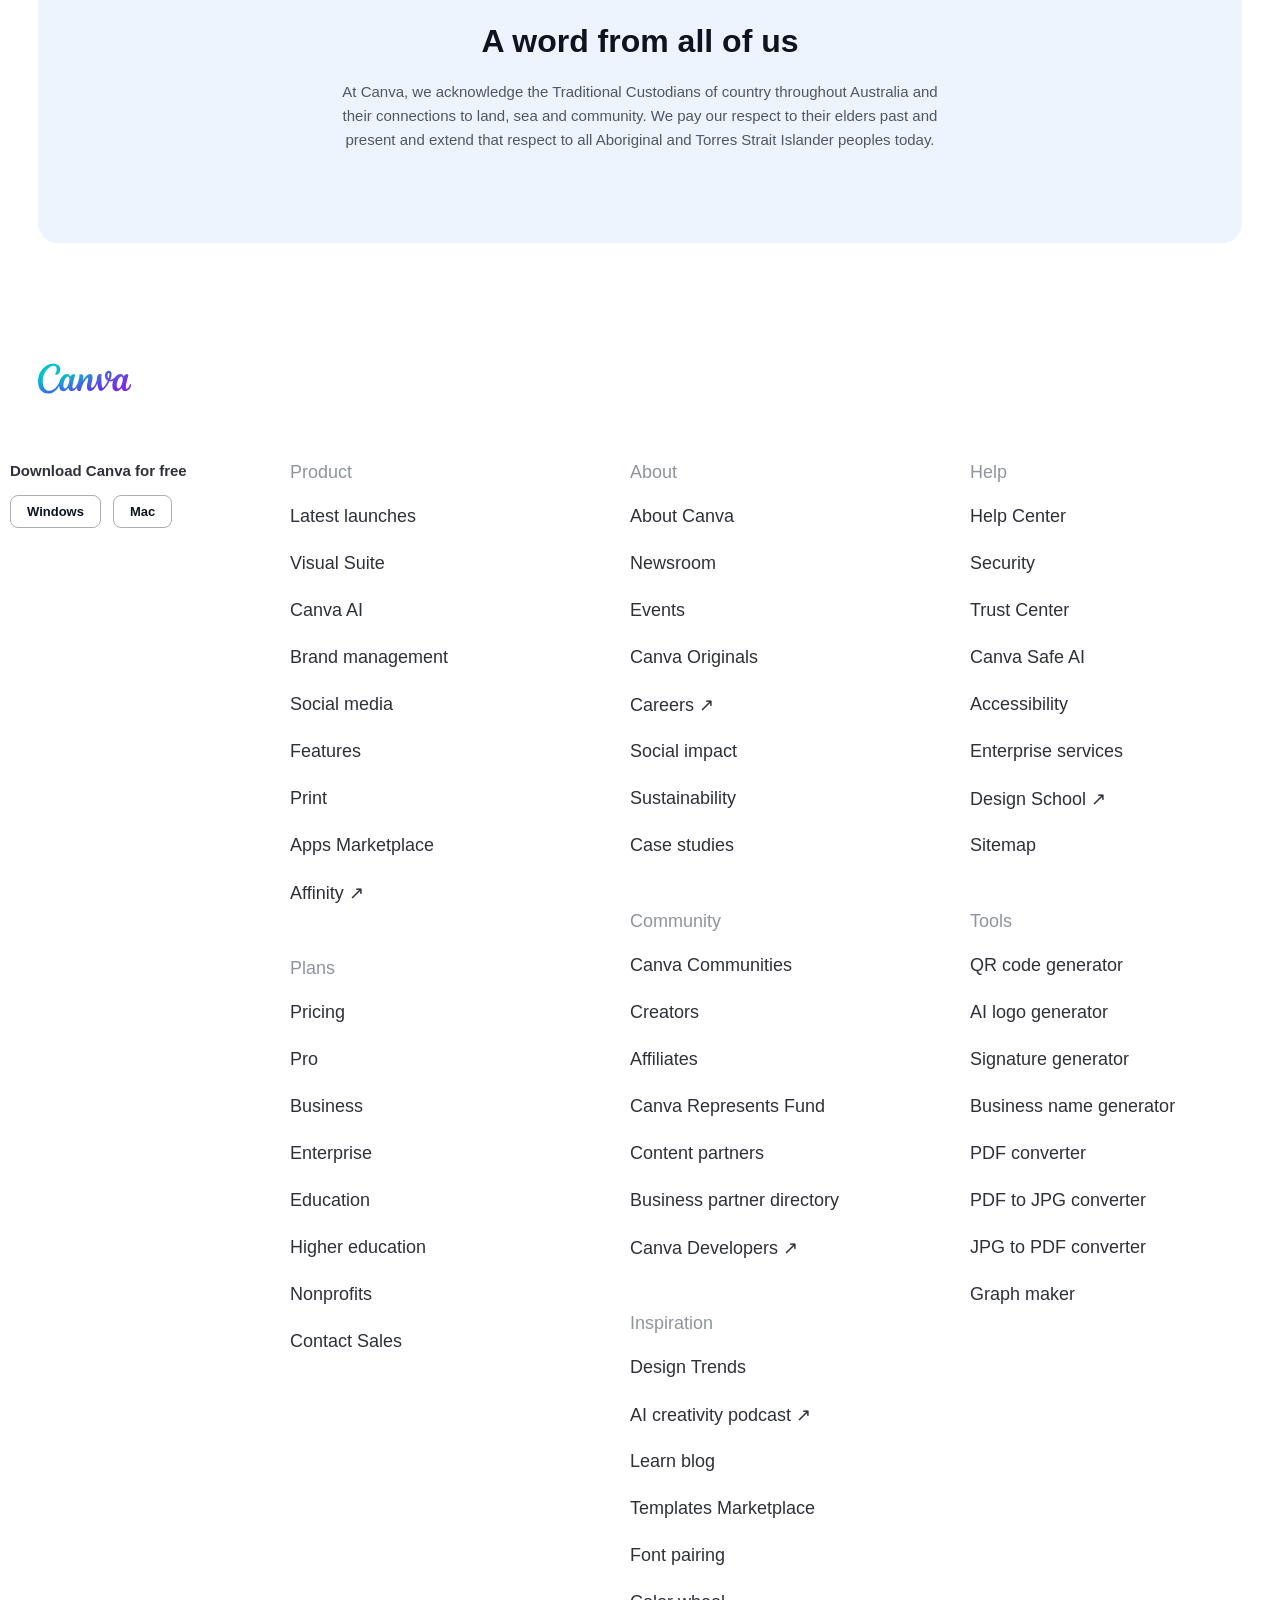
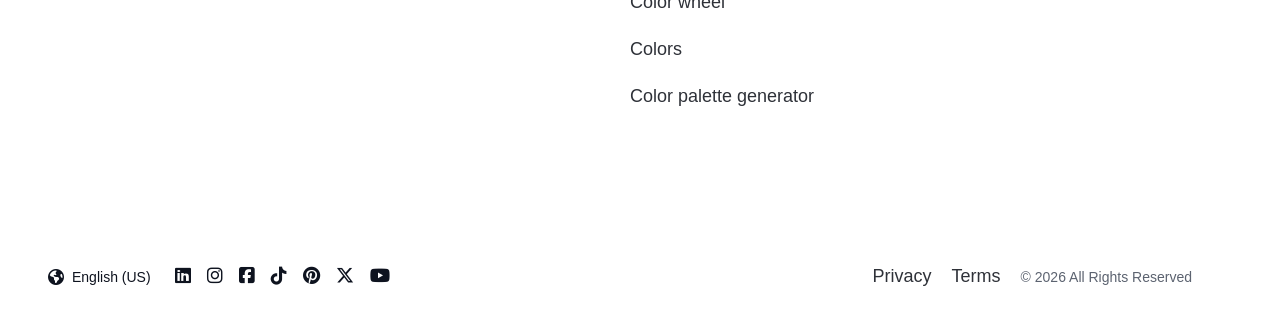
==== commit ffc09545: "finish finaaly" ====
--- a/baitapcuoikhoa/index.html
+++ b/baitapcuoikhoa/index.html
@@ -37,6 +37,7 @@
                 <a href="#">Videos</a>
                 <a href="#">Print</a>
                 <a href="#">Websites</a>
+                <a href="#">PDF Editor</a>
               </div>
               <div class="dropdown-column">
                 <a href="#" class="column-title">Print design</a>
@@ -49,6 +50,7 @@
                 <a href="#">Stickers</a>
                 <a href="#">Hoodies</a>
                 <a href="#">Labels</a>
+                <a href="#">Posters</a>
               </div>
               <div class="dropdown-column">
                 <a href="#" class="column-title">Images and photos</a>
@@ -61,6 +63,7 @@
                 <a href="#">AI photo editor</a>
                 <a href="#">AI art generator</a>
                 <a href="#">Draw</a>
+                <a href="#">Logos</a>
               </div>
               <div class="dropdown-column">
                 <a href="#" class="column-title">Videos and audio</a>
--- a/baitapcuoikhoa/style.css
+++ b/baitapcuoikhoa/style.css
@@ -16,7 +16,6 @@
 }
 .menu-navbar {
   display: flex;
-  gap: 13px;
   position: relative;
 }
 .navbar {
@@ -28,7 +27,8 @@
   box-sizing: border-box;
   background-color: #ffffff;
   padding: 18px 40px;
-  gap: 300px;
+  /* gap: 300px; */
+  justify-content: space-between;
   z-index: 10000;
   transition: transform 0.3s ease;
 }
@@ -39,34 +39,30 @@
   display: flex;
   gap: 15px;
   position: relative;
+
   z-index: 9999;
 }
 .dropdown a {
   text-decoration: none;
   color: #0d1216d7;
-  font-family:
-    Inter,
-    -apple-system,
-    BlinkMacSystemFont,
-    "Segoe UI",
-    Roboto,
-    Helvetica,
-    Arial,
-    sans-serif;
   font-size: 15px;
-  font-weight: 500;
-  padding: 4px 4px;
+  font-weight: 600;
+  padding: 10px 10px;
 }
 .dropdown-column {
   display: flex;
   flex-direction: column;
-  gap: 16px;
+  gap: 3.5px;
   white-space: nowrap;
   margin-left: 0px;
   min-width: 200px;
   padding: 15px 10px;
   border-right: 1px solid rgba(128, 128, 128, 0.125);
 }
+.menu-dropdown .dropdown-column a:not(.column-title) {
+  font-weight: 400;
+  color: #0d1216;
+}
 .dropdown-column:last-child {
   border-right: none;
 }
@@ -78,8 +74,9 @@
   overflow: visible;
   border: none;
   border-radius: 16px;
-  gap: 0px;
-  top: 50px;
+  gap: 20px;
+  top: calc(100% + 8px);
+  /* padding-top: 40px; */
   left: 70px;
   transition:
     opacity 0.5s ease,
@@ -88,19 +85,31 @@
   transform: translateX(-50%);
   z-index: 9999;
 }
+.dropdown > a {
+  position: relative;
+}
+
+.dropdown > a::after {
+  content: "";
+  position: absolute;
+  left: -20px;
+  right: -20px;
+  top: 100%;
+  height: 20px;
+}
 
 .dropdown:hover .menu-dropdown {
   visibility: visible;
   background-color: white;
   padding: 5px;
-  border-radius: 16px;
+  border-radius: 15px;
   box-shadow:
     0 0 0 2px #ffffff,
-    0 0 0 3px rgba(64, 87, 109, 0.14),
-    0 8px 24px rgba(64, 87, 109, 0.16);
-}
-
-.dropdown a:hover {
+    0 0 0 3px rgba(64, 87, 109, 0.14);
+  /* 0 8px 24px rgba(64, 87, 109, 0.16); */
+}
+
+.dropdown a:not(.column-title):hover {
   background-color: rgba(137, 43, 226, 0.169);
   border-radius: 8px;
   transition: 0.5s ease;
@@ -215,7 +224,9 @@
     justify-content: center;
     align-items: center;
     gap: 13px;
-    margin: 0 40px;
+    margin-left: 80px;
+    position: relative;
+    /* margin: 0 40px 0 80px; */
   }
 
   .dropdown {
@@ -225,8 +236,8 @@
   }
 
   .dropdown > a {
-    font-size: 14px;
-    font-weight: 500;
+    font-size: 15px;
+    font-weight: 600;
     white-space: nowrap;
     padding: 8px 4px;
   }
@@ -252,8 +263,9 @@
   .menu-dropdown {
     position: absolute;
     top: 52px;
-    left: 50%;
-    transform: translateX(-50%);
+    left: 50px;
+    /* transform: none; */
+    transform: translateX(-47%);
     display: flex;
     flex-wrap: nowrap;
     width: max-content;
@@ -272,13 +284,17 @@
   }
 
   .dropdown-column {
-    min-width: 180px;
+    min-width: 100px;
     padding: 16px;
     border-right: 1px solid rgba(0, 0, 0, 0.08);
   }
 
   .dropdown-column:last-child {
     border-right: none;
+  }
+  .img {
+    flex: 0 0 auto;
+    margin-right: 0px;
   }
 }
 
@@ -287,10 +303,12 @@
   .dangky {
     display: none !important;
   }
-
+  .level-2 .menu-screen-header {
+    padding-top: 70px;
+  }
   .navbar {
     gap: 0;
-    justify-content: space-between;
+    justify-content: flex-start;
   }
 
   .img {
@@ -305,7 +323,7 @@
     width: 24px;
     height: 20px;
     cursor: pointer;
-    margin-left: -750px;
+    margin-left: -120px;
   }
   .hamburger-auto span {
     display: block;
@@ -333,7 +351,7 @@
     left: 0;
     display: block;
     width: 85%;
-    max-width: 340px;
+    max-width: 430px;
     height: 100%;
     background: #fff;
     z-index: 100002;
@@ -362,7 +380,7 @@
   }
 
   .menu-screen.level-2 {
-    background: #fff;
+    background: linear-gradient(180deg, #e9d9fb 0%, #ffffff 45%);
     transform: translateX(100%);
   }
   .menu-screen.level-2.active {
@@ -370,19 +388,23 @@
   }
 
   .menu-screen-header {
-    flex-shrink: 0;
-    display: flex;
-    align-items: center;
+    flex-direction: column;
+    display: flex;
+    align-items: flex-start;
     padding: 20px;
+    gap: 16px;
   }
   .menu-screen-header.level-1-header {
     justify-content: flex-end;
+    display: flex;
+    flex-direction: row;
+    /* padding-top: 50px; */
   }
   .menu-back-btn {
     font-size: 1.4rem;
     cursor: pointer;
     color: #0e131f;
-    margin-right: 12px;
+    margin-right: 0px;
     line-height: 1;
   }
   .mobile-menu-close {
@@ -390,16 +412,26 @@
     cursor: pointer;
     color: #0e131f;
     line-height: 1;
+    transform: translateY(50px);
   }
   .menu-screen-title {
-    font-size: 1.3rem;
-    font-weight: 700;
-    color: #0e131f;
+    font-size: 1.5rem;
+    font-weight: 900;
+    font-family:
+      Inter,
+      -apple-system,
+      BlinkMacSystemFont,
+      "Segoe UI",
+      Roboto,
+      Helvetica,
+      Arial,
+      sans-serif;
+    color: #0d1216;
   }
 
   .mobile-menu-list {
     list-style: none;
-    padding: 0 20px;
+    padding: 40px 20px 0;
     margin: 0;
     overflow-y: auto;
     flex: 1;
@@ -408,12 +440,19 @@
     display: flex;
     justify-content: space-between;
     align-items: center;
-    padding: 16px 0;
+    padding: 10px 20px;
     cursor: pointer;
+    margin: 0 -20px;
+    border-radius: 8px;
+    transition: background-color 0.2s ease;
+  }
+
+  .mobile-menu-list li:hover {
+    background-color: #8a5cf635;
   }
   .mobile-menu-list li a {
     color: #0e131f;
-    font-size: 1.15rem;
+    font-size: 1.6rem;
     font-weight: 500;
     text-decoration: none;
     flex: 1;
@@ -424,25 +463,52 @@
   }
 
   .submenu-column {
-    padding: 8px 20px 16px;
+    padding: 15px 20px 16px;
   }
   .submenu-column-title {
     display: block;
-    font-size: 0.85rem;
+    font-size: 1.1rem;
     color: rgba(128, 128, 128, 0.9);
     font-weight: 500;
-    margin-bottom: 8px;
+    margin-bottom: 10px;
+    padding-left: 0;
+    font-family:
+      Inter,
+      -apple-system,
+      BlinkMacSystemFont,
+      "Segoe UI",
+      Roboto,
+      Helvetica,
+      Arial,
+      sans-serif;
   }
   .submenu-link {
     display: block;
-    padding: 10px 0;
+    /* padding: 10px 28px 10px 12px; */
+    padding-bottom: 28px;
+
+    font-family:
+      Inter,
+      -apple-system,
+      BlinkMacSystemFont,
+      "Segoe UI",
+      Roboto,
+      Helvetica,
+      Arial,
+      sans-serif;
     color: #0e131f;
-    font-size: 1.05rem;
+    font-size: 18px;
+
     text-decoration: none;
+    border-radius: 8px;
+    transition: background-color 0.2s ease;
+  }
+  .submenu-link:hover {
+    background-color: #8a5cf635;
   }
 
   .mobile-menu-login {
-    margin: 12px 20px 24px;
+    margin: 12px 20px 8px;
     padding: 14px;
     background: #7d2ae7;
     color: #fff;
@@ -451,6 +517,9 @@
     font-size: 1rem;
     font-weight: 600;
     cursor: pointer;
+  }
+  .mobile-menu-login:hover {
+    background: #6420cc;
   }
   .mobile-menu-signup {
     margin: 0 20px 24px;
@@ -461,6 +530,14 @@
     font-size: 1rem;
     font-weight: 600;
     cursor: pointer;
+  }
+  .mobile-menu-signup:hover {
+    background: #f4f0fb;
+  }
+  .button {
+    margin-left: auto;
+    margin-right: 20px;
+    margin-bottom: 10px;
   }
 }
 .hero {
@@ -513,7 +590,7 @@
 }
 .image-4 {
   position: absolute;
-  right: 90px;
+  right: 80px;
   top: 130px;
   border-radius: 15px;
 }
@@ -991,9 +1068,6 @@
     box-sizing: border-box;
   }
 
-  /* .section-viewport::-webkit-scrollbar {
-    display: none; /* ẩn scrollbar Chrome */
-
   .section-img {
     display: flex;
     gap: 15px;
@@ -1011,17 +1085,6 @@
   .section-img {
     display: flex;
     gap: 15px;
-  }
-
-  .section-img-item {
-    min-width: calc((100% - 30px) / 3) !important;
-    max-width: calc((100% - 30px) / 3) !important;
-    flex-shrink: 0;
-    margin-left: 0; /* bỏ -10px */
-    box-sizing: border-box;
-    object-fit: cover;
-    object-position: center;
-    scroll-snap-align: start;
   }
 
   .section-img-item img {
@@ -1341,7 +1404,7 @@
 
   .commitments-third-item2 h3 {
     position: absolute;
-    top: 100px;
+    top: 120px;
     left: 50%;
     transform: translateX(-50%);
 
@@ -1388,6 +1451,7 @@
   .commitments-first h2 {
     font-size: 35px;
   }
+
   .commitments-second img {
     height: 350px;
   }
